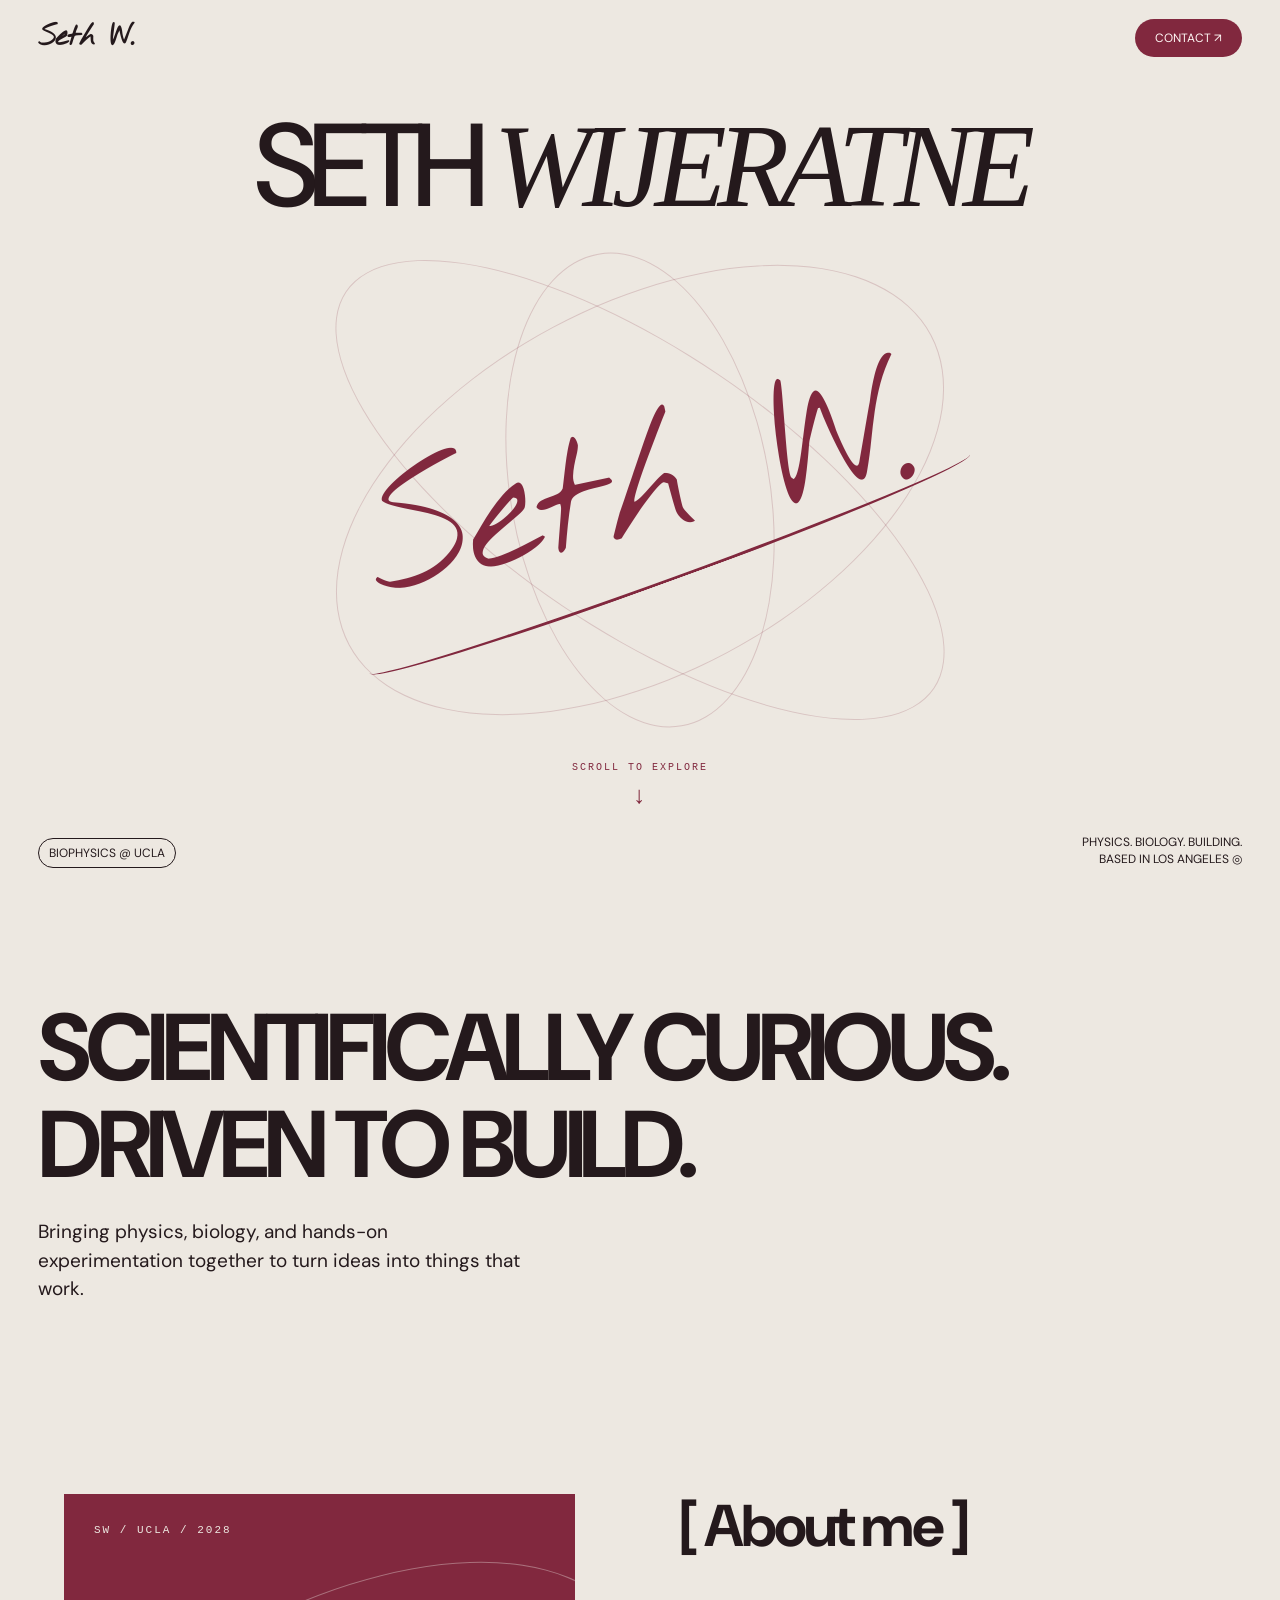
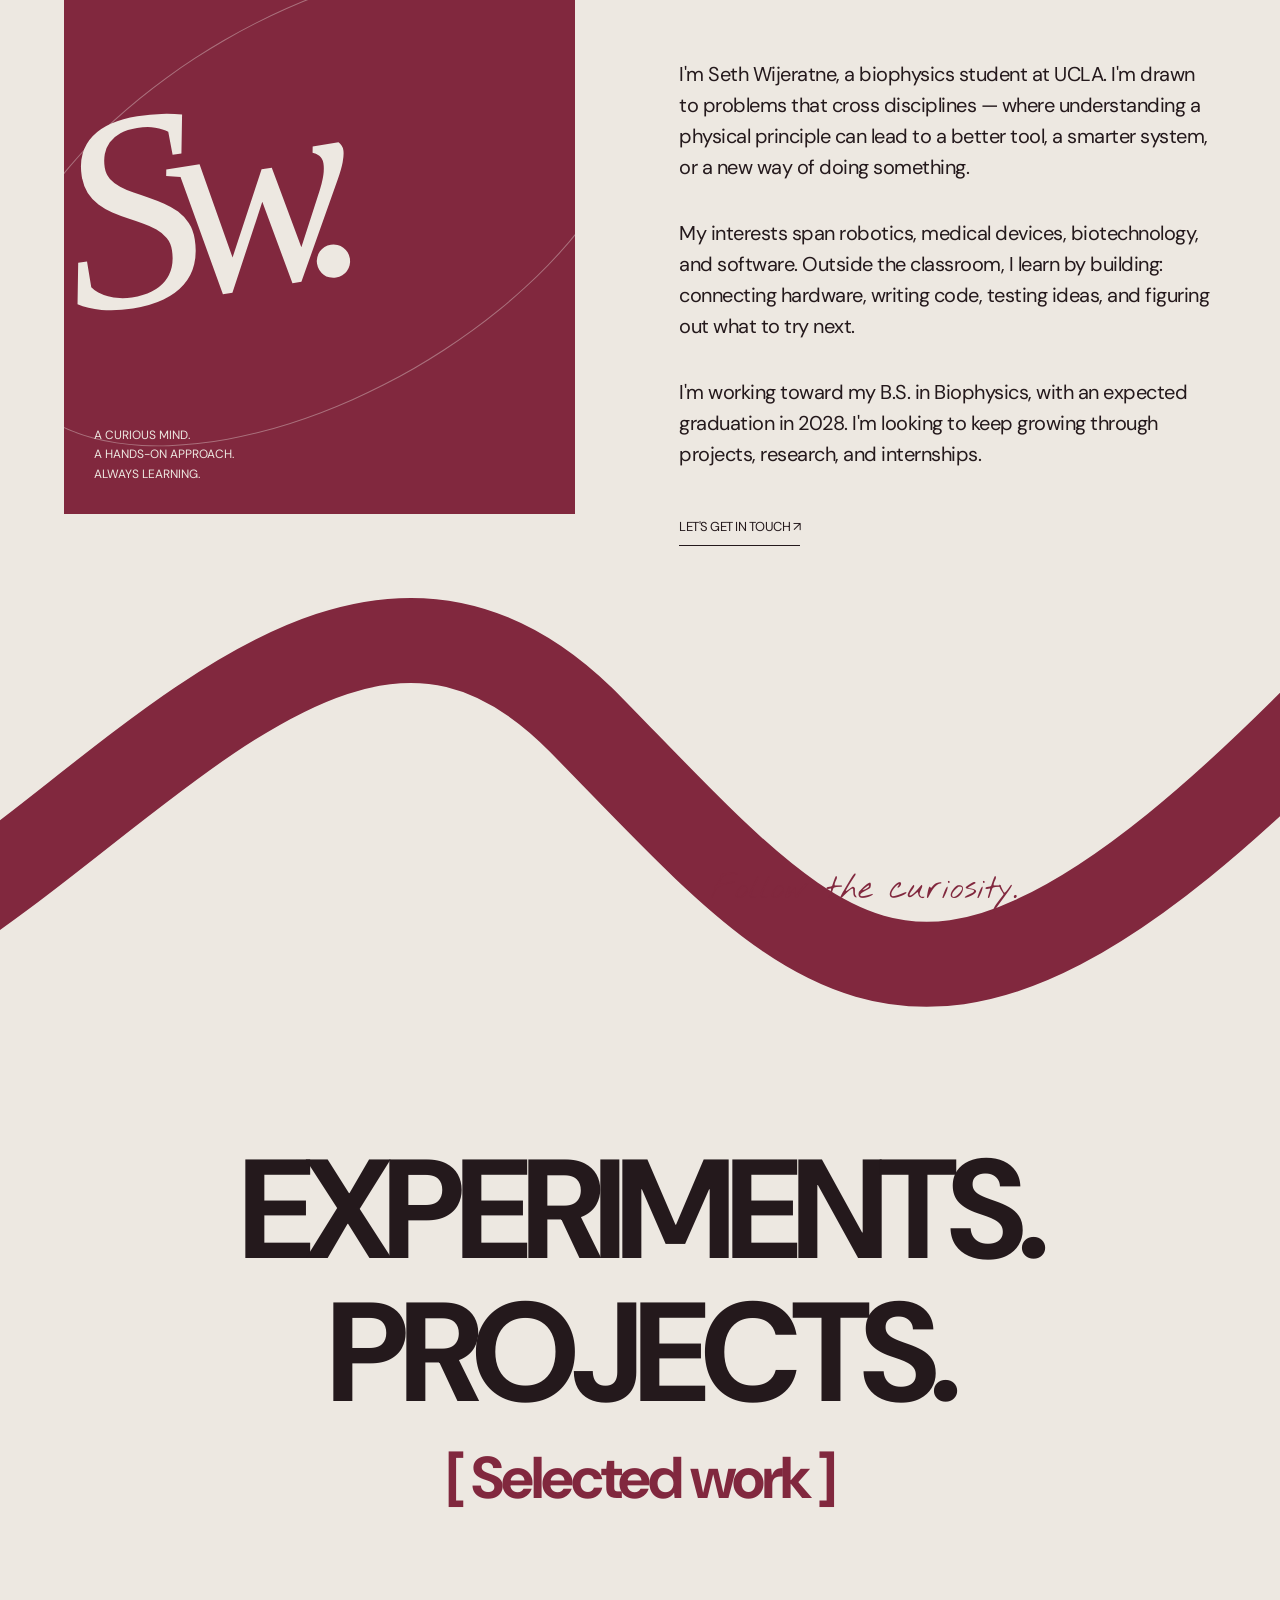
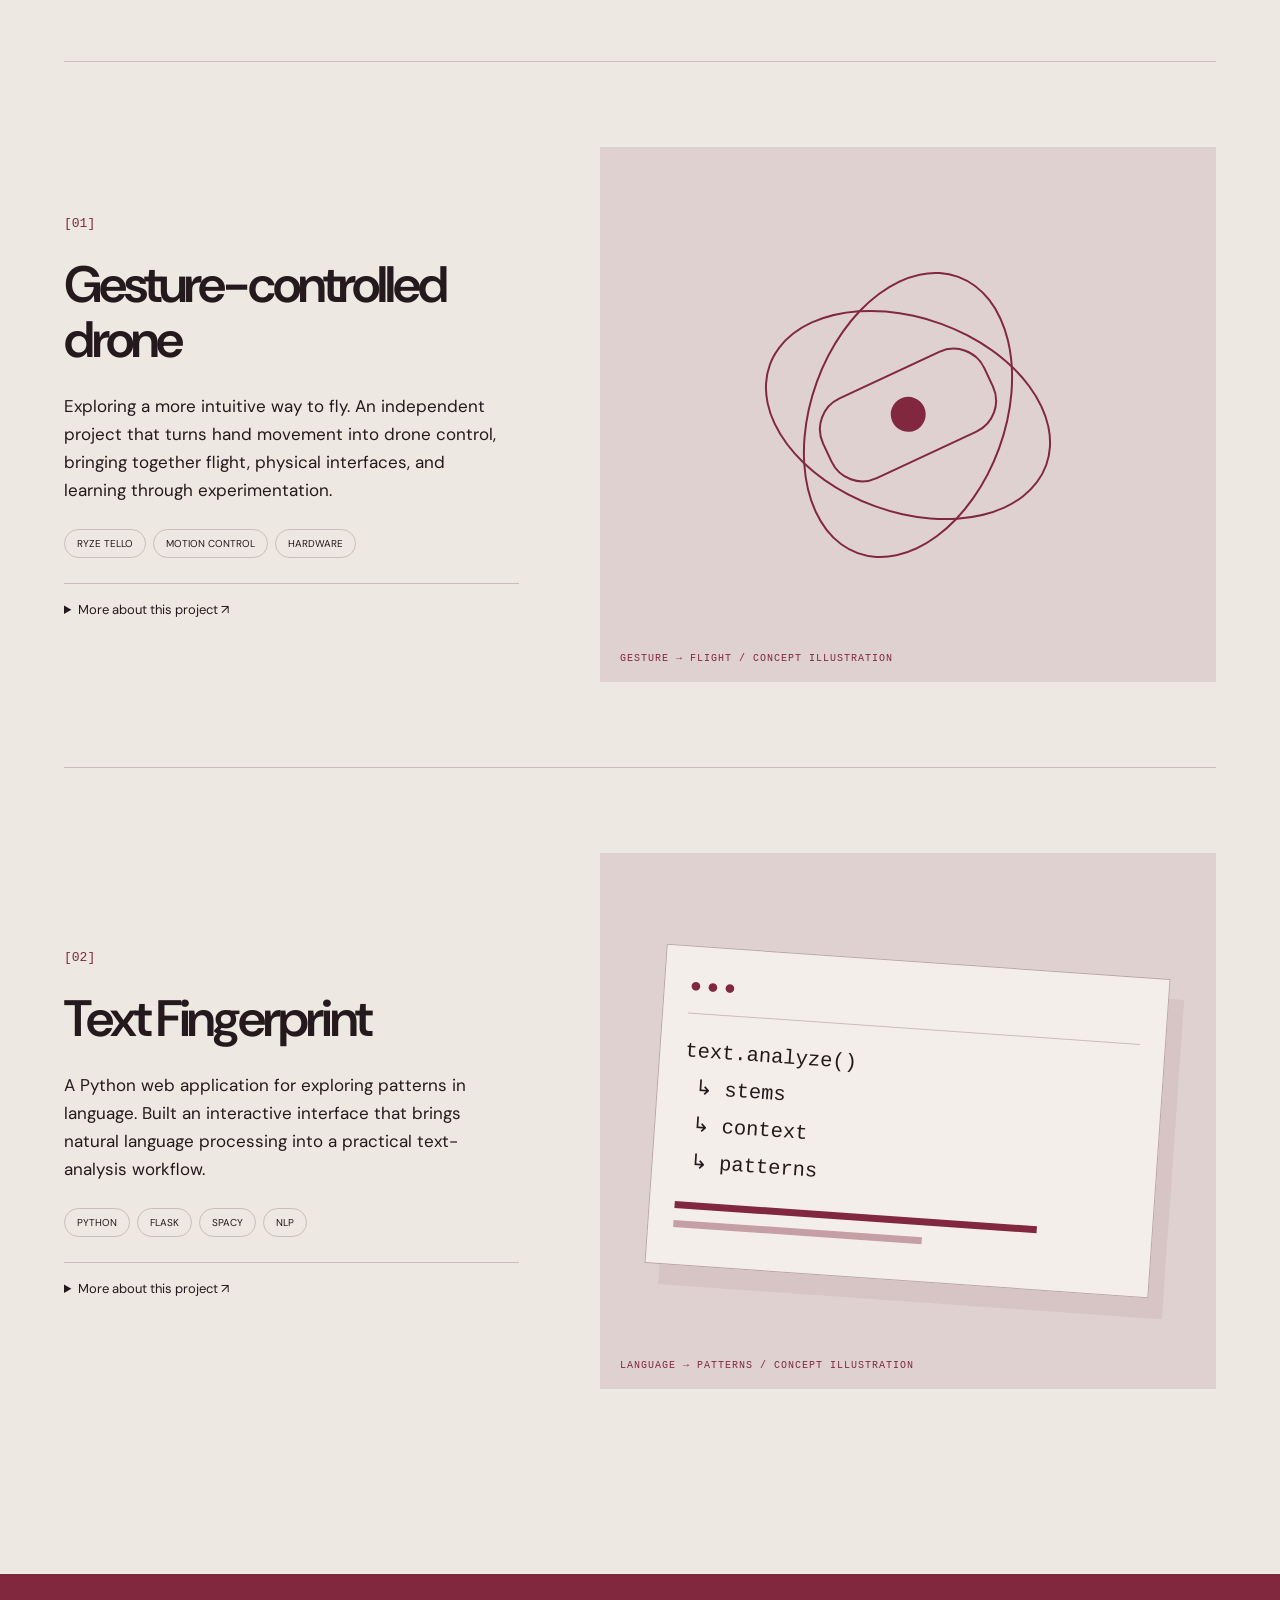
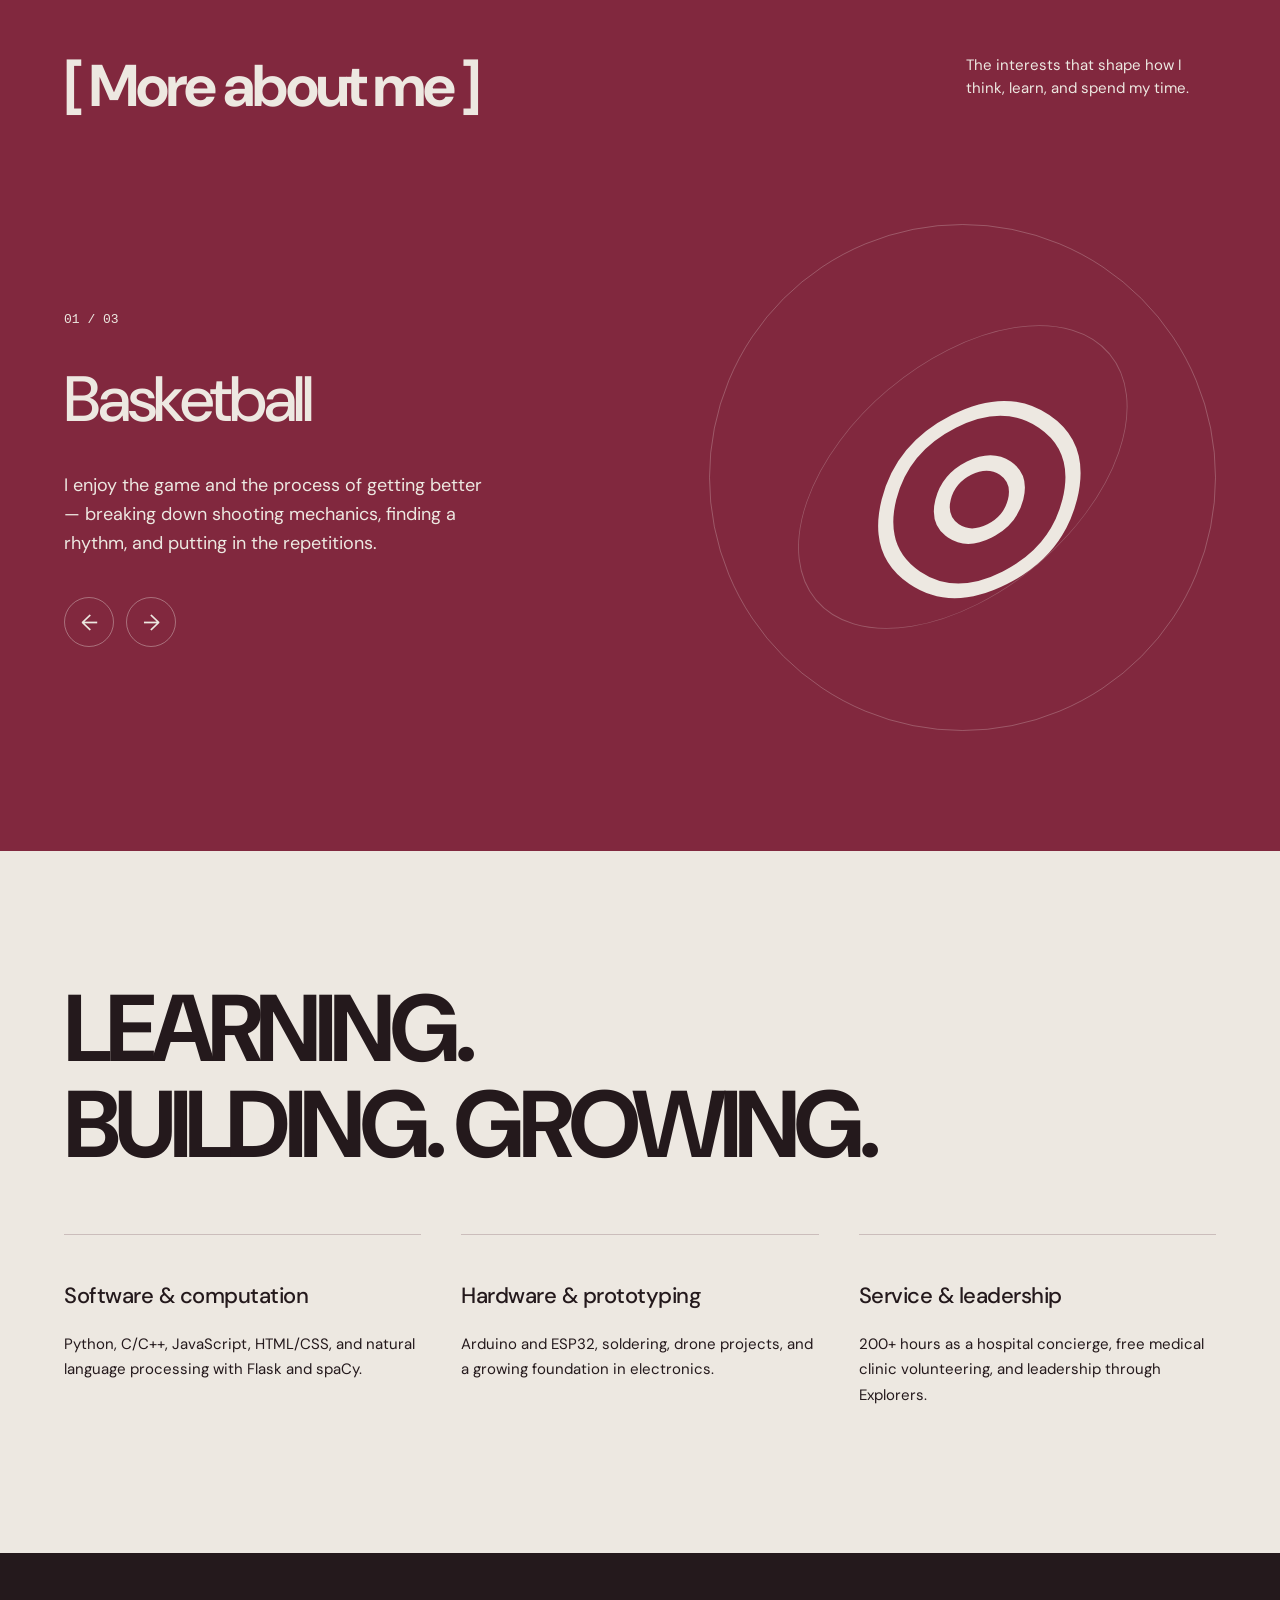
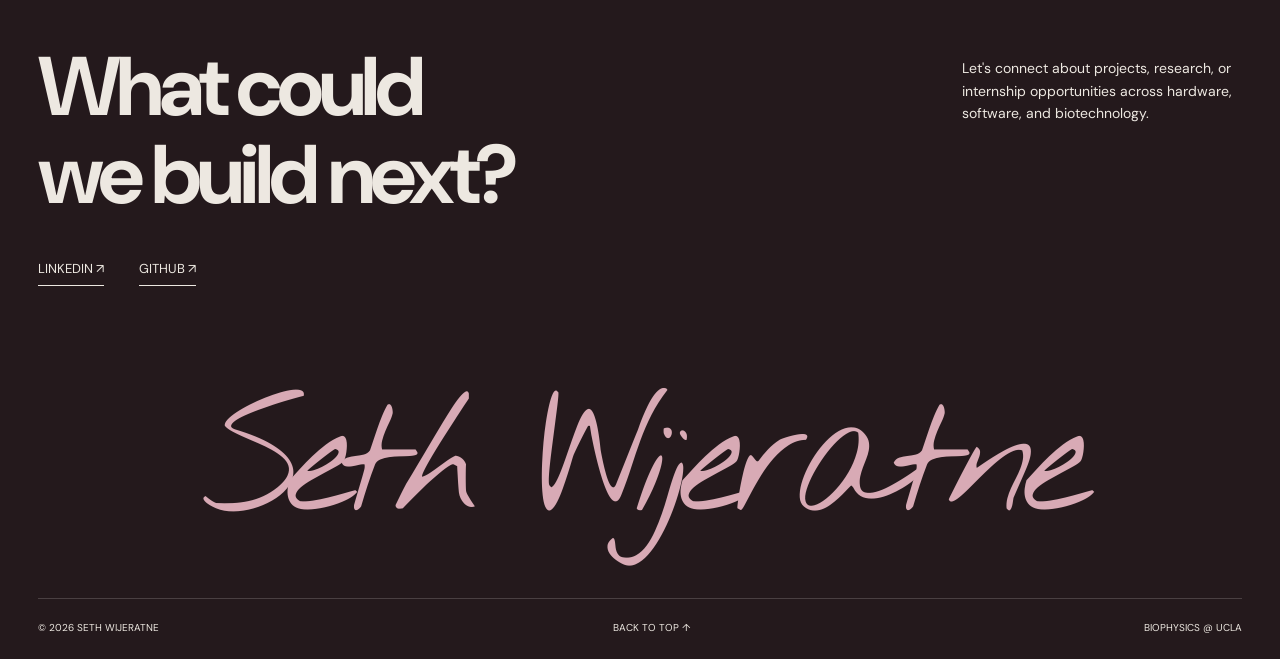
==== index.html @ 20f34a5c "Redesign portfolio with signature identity and scroll animations" ====
<!doctype html>
<html lang="en"><head><meta charset="utf-8"><meta name="viewport" content="width=device-width,initial-scale=1"><meta name="theme-color" content="#ede8e1"><meta name="description" content="Seth Wijeratne — UCLA Biophysics. Building across physics, biology, hardware and software."><title>Seth Wijeratne | Biophysics @ UCLA</title><style>
@import url('https://fonts.googleapis.com/css2?family=DM+Sans:wght@400;500;600;700&family=Nothing+You+Could+Do&display=swap');
:root{--bg:#ede8e1;--ink:#24191c;--accent:#81283e;--line:#cbbdbb;--soft:#dbcbd0}*{box-sizing:border-box}html{scroll-behavior:smooth;scroll-padding-top:90px}body{margin:0;background:var(--bg);color:var(--ink);font-family:'DM Sans',Arial,sans-serif;overflow-x:hidden}a{color:inherit;text-decoration:none}button{font:inherit;cursor:pointer}a:focus-visible,button:focus-visible,summary:focus-visible{outline:3px solid var(--accent);outline-offset:6px}::selection{background:var(--accent);color:var(--bg)}.skip{position:fixed;top:-100px;left:20px;z-index:100;background:var(--bg);padding:15px}.skip:focus{top:10px}nav{position:fixed;top:0;left:0;width:100%;padding:18px 3%;display:flex;justify-content:space-between;align-items:center;z-index:30;transition:background .4s}body.scrolled nav{background:#ede8e1ec;backdrop-filter:blur(12px)}.navmark{font-family:'Nothing You Could Do',cursive;font-size:29px;font-weight:600;opacity:0;transform:translateY(-15px);transition:.4s}body.scrolled .navmark{opacity:1;transform:none}.contact{background:var(--accent);color:#fff7f4;border-radius:30px;padding:11px 20px;text-transform:uppercase;font-size:12px}.hero{height:100svh;min-height:650px;position:relative;display:flex;flex-direction:column;align-items:center;justify-content:center;overflow:hidden;padding:80px 3%}.hero-name{position:absolute;top:12%;left:3%;right:3%;text-align:center;font-size:clamp(44px,9.2vw,160px);font-weight:500;letter-spacing:-.08em;line-height:1;z-index:2;transform:translateY(calc(var(--scroll,0) * -0.15px));font-stretch:expanded}.hero-name span{font-weight:400;font-style:italic;font-family:Georgia,serif}.signature-wrap{width:min(660px,80vw);height:370px;position:relative;display:grid;place-items:center;margin-top:80px;transform:translateY(calc(var(--scroll,0) * .12px))}.signature{font-family:'Nothing You Could Do','Brush Script MT',cursive;color:var(--accent);font-size:clamp(70px,13vw,190px);line-height:1;transform:rotate(-12deg);z-index:3;white-space:nowrap;position:relative}.signature:after{content:'';position:absolute;left:-5%;right:-10%;bottom:-12px;height:30px;border-bottom:3px solid var(--accent);border-radius:50%;transform:rotate(-8deg);animation:underline 1.6s ease both}.orbit{position:absolute;inset:0;border:1px solid #81283e30;border-radius:50%;transform:rotate(-28deg)}.orbit.two{inset:45px -25px;transform:rotate(34deg)}.orbit.three{inset:55px 90px;transform:rotate(80deg)}.hero-meta{position:absolute;bottom:32px;left:3%;right:3%;display:flex;justify-content:space-between;align-items:end;gap:25px;text-transform:uppercase;font-size:12px}.badge{border:1px solid;border-radius:30px;padding:6px 10px}.location{text-align:right;line-height:1.4}.scrollhint{position:absolute;bottom:90px;font:10px monospace;letter-spacing:2px;color:var(--accent)}.scrollhint span{display:block;text-align:center;font-size:24px;margin-top:10px;animation:bob 2s infinite}.intro{padding:100px 3% 130px}.big{font-size:clamp(45px,7.4vw,115px);font-weight:700;letter-spacing:-.065em;line-height:1.02;margin:0;text-transform:uppercase}.intro p{max-width:490px;font-size:19px;line-height:1.5;margin:25px 0 0}.about{padding:60px 5% 80px;display:grid;grid-template-columns:1fr 1.05fr;gap:9%;align-items:start}.sectiontitle{font-size:clamp(31px,4.6vw,70px);font-weight:700;letter-spacing:-.05em;margin:0 0 45px;line-height:1.1}.about .sectiontitle{grid-column:2}.about-art{grid-column:1;grid-row:1 / span 2;min-height:620px;background:var(--accent);position:relative;overflow:hidden;color:var(--bg);display:flex;flex-direction:column;justify-content:space-between;padding:30px}.about-art .serial{font:11px monospace;letter-spacing:2px}.about-art .monogram{font-size:clamp(120px,22vw,320px);letter-spacing:-.13em;line-height:1;font-family:Georgia,serif;font-style:italic;transform:rotate(-9deg) translateX(-8%)}.about-art .caption{font-size:12px;text-transform:uppercase;line-height:1.6;max-width:240px}.about-art:after{content:'';position:absolute;inset:120px -100px;border:1px solid #ede8e160;border-radius:50%;transform:rotate(-30deg)}.aboutcopy{grid-column:2;font-size:20px;line-height:1.55;letter-spacing:-.5px}.aboutcopy p{margin:0 0 35px}.underlink{display:inline-block;border-bottom:1px solid;padding-bottom:8px;text-transform:uppercase;font-size:13px;margin-top:12px}.ribbon{height:470px;position:relative;overflow:hidden;display:grid;place-items:center}.ribbon svg{position:absolute;width:120%;height:100%;left:-10%}.ribbon path{stroke:var(--accent);stroke-width:85;fill:none}.ribbon .note{position:relative;z-index:2;color:var(--accent);font-family:'Nothing You Could Do',cursive;font-size:33px;transform:rotate(-8deg);margin:120px 0 0 35%}.workintro{padding:75px 3% 150px;text-align:center}.workintro .small{font-size:clamp(30px,5vw,65px)}.workintro .big{font-size:clamp(65px,11vw,160px)}.accent{color:var(--accent)}.workintro .sectiontitle{margin:20px 0 0}.projects{padding:0 5% 100px}.project{display:grid;grid-template-columns:.85fr 1.15fr;gap:7%;padding:85px 0;border-top:1px solid var(--line);align-items:center}.project .number{font:13px monospace;color:var(--accent)}.project h3{font-size:clamp(31px,4vw,59px);font-weight:600;letter-spacing:-.06em;line-height:1.08;margin:25px 0}.project p{font-size:17px;line-height:1.65;max-width:440px}.tags{display:flex;flex-wrap:wrap;gap:7px;margin:25px 0}.tags span{border:1px solid var(--line);border-radius:20px;padding:7px 12px;font-size:10px;text-transform:uppercase}.project details{border-top:1px solid var(--line);padding-top:17px}.project summary{font-size:13px;cursor:pointer}.project details p{font-size:14px}.visual{aspect-ratio:1.15;display:grid;place-items:center;background:#ded1d0;position:relative;overflow:hidden}.visual-label{position:absolute;bottom:18px;left:20px;font:10px monospace;color:var(--accent);letter-spacing:1px}.drone{width:180px;height:90px;border:2px solid var(--accent);border-radius:35px;position:relative;transform:rotate(-25deg);transition:transform .8s}.visual:hover .drone{transform:rotate(-8deg) translateY(-15px)}.drone:before,.drone:after{content:'';position:absolute;inset:-55px -60px;border:2px solid var(--accent);border-radius:50%;transform:rotate(45deg)}.drone:after{transform:rotate(-45deg)}.drone i{display:block;width:35px;height:35px;background:var(--accent);border-radius:50%;margin:25px auto}.codewindow{width:82%;padding:25px;border:1px solid #bba5ac;background:#f3eee9;box-shadow:15px 20px 0 #81283e12;transform:rotate(4deg)}.dots{color:var(--accent);font-size:20px;letter-spacing:5px;border-bottom:1px solid var(--line);padding-bottom:15px}.codewindow pre{font:clamp(12px,1.6vw,24px)/1.8 monospace;white-space:pre-wrap}.codewindow .bar{height:7px;background:var(--accent);margin:12px 0;width:80%}.codewindow .bar:last-child{width:55%;opacity:.4}.interests{padding:80px 5% 120px;background:var(--accent);color:var(--bg)}.interesthead{display:flex;justify-content:space-between;gap:30px;align-items:start}.interesthead p{max-width:250px;line-height:1.5;margin:0;font-size:15px}.interestbody{display:grid;grid-template-columns:1fr 1fr;gap:12%;margin-top:60px;align-items:center}.interestcount{font:13px monospace}.interestbody h3{font-size:clamp(38px,5vw,75px);letter-spacing:-.05em;font-weight:500;margin:30px 0}.interestbody p{font-size:18px;line-height:1.6;max-width:430px}.arrows{display:flex;gap:12px;margin-top:40px}.arrows button{background:none;color:inherit;border:1px solid #ede8e160;border-radius:50%;width:50px;height:50px;font-size:22px}.arrows button:hover{background:var(--bg);color:var(--accent)}.interest-art{aspect-ratio:1;display:grid;place-items:center;border:1px solid #ede8e140;border-radius:50%;position:relative}.interest-art span{font-family:Georgia,serif;font-size:clamp(100px,20vw,260px);font-style:italic;transition:opacity .25s,transform .4s}.interest-art:after{content:'';position:absolute;inset:12%;border:1px solid #ede8e140;border-radius:50%;transform:rotate(50deg) scaleX(.6)}.foundations{padding:130px 5%}.foundations .big{max-width:1000px}.skills{margin-top:60px;display:grid;grid-template-columns:repeat(3,1fr);gap:40px}.skills article{border-top:1px solid var(--line);padding-top:24px}.skills h3{font-weight:500;font-size:22px;letter-spacing:-.5px}.skills p{font-size:15px;line-height:1.7}.footer{padding:90px 3% 25px;background:#24191c;color:var(--bg);overflow:hidden}.footer-top{display:flex;justify-content:space-between;gap:40px}.footer h2{font-size:clamp(43px,6.5vw,100px);letter-spacing:-.06em;line-height:1.05;margin:0 0 30px}.footer-links{display:flex;gap:35px;font-size:13px}.footer p{max-width:280px;line-height:1.6;font-size:14px}.footer-sign{font-family:'Nothing You Could Do',cursive;font-size:clamp(50px,12.4vw,190px);white-space:nowrap;letter-spacing:-.08em;line-height:1.4;margin:70px 0 20px;text-align:center;color:#d8aab5;transform:rotate(-4deg)}.footer-bottom{border-top:1px solid #ede8e130;padding-top:22px;display:flex;justify-content:space-between;font-size:10px;text-transform:uppercase}.progress{position:fixed;top:0;left:0;width:0;height:3px;background:var(--accent);z-index:50}.reveal{transition:opacity .9s,transform .9s,filter .9s}.js .reveal{opacity:0;transform:translateY(45px);filter:blur(8px)}.js .reveal.seen{opacity:1;transform:none;filter:none}.words .word{display:inline-block;transition:opacity .7s,transform .7s,filter .7s;transition-delay:calc(var(--i)*65ms)}.js .words .word{opacity:.1;filter:blur(9px);transform:translateY(20px)}.js .words.seen .word{opacity:1;filter:none;transform:none}@keyframes bob{50%{transform:translateY(8px)}}@keyframes underline{from{clip-path:inset(0 100% 0 0)}to{clip-path:inset(0)}}@media(min-width:1500px){.about,.projects,.foundations,.interests{padding-left:8%;padding-right:8%}}@media(max-width:700px){nav{padding:16px 5%}.navmark{font-size:23px}.contact{font-size:10px;padding:10px 15px}.hero{min-height:620px}.hero-name{top:19%;font-size:10vw;left:4%;right:4%}.hero-name span{display:block;font-size:17vw}.signature-wrap{height:260px;margin-top:100px;width:78vw}.signature{font-size:15vw}.hero-meta{font-size:9px;left:5%;right:5%;bottom:25px}.location{max-width:120px}.orbit.two{inset:40px -10px}.orbit.three{inset:30px 60px}.scrollhint{bottom:85px}.intro{padding:80px 5%}.big{font-size:12vw}.intro p{font-size:17px;max-width:330px}.about{padding:50px 5%;grid-template-columns:1fr;gap:30px}.about .sectiontitle{grid-column:1;grid-row:1;margin-bottom:0}.about-art{grid-row:2;min-height:390px}.about-art .monogram{font-size:220px;align-self:center}.aboutcopy{grid-column:1;font-size:18px}.sectiontitle{font-size:38px}.ribbon{height:300px}.ribbon path{stroke-width:50}.ribbon .note{font-size:22px;margin-left:10%}.workintro{padding:50px 5% 75px}.workintro .big{font-size:14vw}.workintro .small{font-size:9vw}.project{grid-template-columns:1fr;gap:35px;padding:50px 0}.project h3{font-size:39px}.project p{font-size:16px}.visual{grid-row:1}.projects{padding-bottom:50px}.interesthead{display:block}.interesthead .sectiontitle{margin-bottom:25px}.interestbody{grid-template-columns:1fr;gap:35px;margin-top:40px}.interest-art{grid-row:1;width:70%;margin:auto}.interest-art span{font-size:140px}.interests{padding:60px 5%}.interestbody h3{font-size:43px}.interestbody p{font-size:16px}.foundations{padding:75px 5%}.skills{grid-template-columns:1fr;gap:20px;margin-top:40px}.footer{padding:65px 5% 25px}.footer-top{display:block}.footer h2{font-size:14vw}.footer p{margin-top:30px}.footer-sign{font-size:12vw;margin:55px 0 30px}.footer-bottom{font-size:8px;gap:20px}}@media(prefers-reduced-motion:reduce){html{scroll-behavior:auto}*,*:before,*:after{animation:none!important;transition:none!important}.js .reveal,.js .words .word{opacity:1;filter:none;transform:none}.hero-name,.signature-wrap{transform:none}}
</style></head><body><a href="#main" class="skip">Skip to content</a><div class="progress" aria-hidden="true"></div><nav aria-label="Main navigation"><a class="navmark" href="#" aria-label="Seth Wijeratne home">Seth W.</a><a class="contact" href="#contact">Contact ↗</a></nav><main id="main"><header class="hero"><div class="hero-name" aria-label="Seth Wijeratne">SETH <span>WIJERATNE</span></div><div class="signature-wrap" aria-label="Seth W. signature-style wordmark"><div class="orbit"></div><div class="orbit two"></div><div class="orbit three"></div><div class="signature">Seth W.</div></div><a class="scrollhint" href="#intro">SCROLL TO EXPLORE<span>↓</span></a><div class="hero-meta"><span class="badge">Biophysics @ UCLA</span><span class="location">Physics. Biology. Building.<br>Based in Los Angeles ◎</span></div></header><section class="intro" id="intro"><h1 class="big words">Scientifically curious.<br>Driven to build.</h1><p class="reveal">Bringing physics, biology, and hands-on experimentation together to turn ideas into things that work.</p></section><section class="about" id="about"><h2 class="sectiontitle reveal">[ About me ]</h2><div class="about-art reveal" role="img" aria-label="Seth Wijeratne typographic monogram"><span class="serial">SW / UCLA / 2028</span><span class="monogram">Sw.</span><span class="caption">A curious mind.<br>A hands-on approach.<br>Always learning.</span></div><div class="aboutcopy"><p class="reveal">I'm Seth Wijeratne, a biophysics student at UCLA. I'm drawn to problems that cross disciplines — where understanding a physical principle can lead to a better tool, a smarter system, or a new way of doing something.</p><p class="reveal">My interests span robotics, medical devices, biotechnology, and software. Outside the classroom, I learn by building: connecting hardware, writing code, testing ideas, and figuring out what to try next.</p><p class="reveal">I'm working toward my B.S. in Biophysics, with an expected graduation in 2028. I'm looking to keep growing through projects, research, and internships.</p><a class="underlink reveal" href="https://www.linkedin.com/in/seth-wijeratne-663b312ba/" target="_blank" rel="noopener noreferrer">Let's get in touch ↗</a></div></section><div class="ribbon" aria-hidden="true"><svg viewBox="0 0 1400 470" preserveAspectRatio="none"><path d="M-100 400 C160 360 400 -150 650 130 S980 560 1490 -80"/></svg><span class="note reveal">Follow the curiosity.</span></div><section class="workintro" id="work"><p class="big small words">Experiments.</p><p class="big words">Projects.</p><h2 class="sectiontitle accent reveal">[ Selected work ]</h2></section><section class="projects" aria-label="Selected projects"><article class="project"><div class="reveal"><span class="number">[01]</span><h3>Gesture-controlled<br>drone</h3><p>Exploring a more intuitive way to fly. An independent project that turns hand movement into drone control, bringing together flight, physical interfaces, and learning through experimentation.</p><div class="tags"><span>Ryze Tello</span><span>Motion control</span><span>Hardware</span></div><details><summary>More about this project ↗</summary><p>Completed a gesture-control project built around a Ryze Tello. This work grew from an interest in controlling physical systems through natural movement.</p></details></div><div class="visual reveal" role="img" aria-label="Concept illustration of a drone"><div class="drone"><i></i></div><span class="visual-label">GESTURE → FLIGHT / CONCEPT ILLUSTRATION</span></div></article><article class="project"><div class="reveal"><span class="number">[02]</span><h3>Text Fingerprint</h3><p>A Python web application for exploring patterns in language. Built an interactive interface that brings natural language processing into a practical text-analysis workflow.</p><div class="tags"><span>Python</span><span>Flask</span><span>spaCy</span><span>NLP</span></div><details><summary>More about this project ↗</summary><p>Created modules for stemming, analysis, mismatches, and context, and integrated spaCy's English-language model into the Flask application.</p></details></div><div class="visual reveal" role="img" aria-label="Illustration of the Text Fingerprint analysis workflow"><div class="codewindow"><div class="dots">●●●</div><pre>text.analyze()<br> ↳ stems<br> ↳ context<br> ↳ patterns</pre><div class="bar"></div><div class="bar"></div></div><span class="visual-label">LANGUAGE → PATTERNS / CONCEPT ILLUSTRATION</span></div></article></section><section class="interests" id="interests"><div class="interesthead"><h2 class="sectiontitle reveal">[ More about me ]</h2><p class="reveal">The interests that shape how I think, learn, and spend my time.</p></div><div class="interestbody"><div><span class="interestcount" id="interestcount">01 / 03</span><div aria-live="polite" aria-atomic="true"><h3 id="interesttitle">Basketball</h3><p id="interesttext">I enjoy the game and the process of getting better — breaking down shooting mechanics, finding a rhythm, and putting in the repetitions.</p></div><div class="arrows"><button id="previous" aria-label="Previous interest">←</button><button id="next" aria-label="Next interest">→</button></div></div><div class="interest-art" aria-hidden="true"><span id="interesticon">◎</span></div></div></section><section class="foundations"><h2 class="big words">Learning.<br>Building. Growing.</h2><div class="skills"><article class="reveal"><h3>Software & computation</h3><p>Python, C/C++, JavaScript, HTML/CSS, and natural language processing with Flask and spaCy.</p></article><article class="reveal"><h3>Hardware & prototyping</h3><p>Arduino and ESP32, soldering, drone projects, and a growing foundation in electronics.</p></article><article class="reveal"><h3>Service & leadership</h3><p>200+ hours as a hospital concierge, free medical clinic volunteering, and leadership through Explorers.</p></article></div></section></main><footer class="footer" id="contact"><div class="footer-top"><div><h2 class="words">What could<br>we build next?</h2><div class="footer-links"><a class="underlink" href="https://www.linkedin.com/in/seth-wijeratne-663b312ba/" target="_blank" rel="noopener noreferrer">LinkedIn ↗</a><a class="underlink" href="https://github.com/sethwijeratne62" target="_blank" rel="noopener noreferrer">GitHub ↗</a></div></div><p>Let's connect about projects, research, or internship opportunities across hardware, software, and biotechnology.</p></div><div class="footer-sign reveal">Seth Wijeratne</div><div class="footer-bottom"><span>© 2026 Seth Wijeratne</span><a href="#">Back to top ↑</a><span>Biophysics @ UCLA</span></div></footer><script>
(function(){document.documentElement.classList.add('js');document.querySelectorAll('.words').forEach(function(el){var index=0;Array.from(el.childNodes).forEach(function(node){if(node.nodeType===3){var frag=document.createDocumentFragment();node.textContent.split(/( +)/).forEach(function(part){if(part.trim()){var span=document.createElement('span');span.className='word';span.style.setProperty('--i',index++);span.textContent=part;frag.appendChild(span)}else{frag.appendChild(document.createTextNode(part))}});node.replaceWith(frag)}})});var observer=new IntersectionObserver(function(entries){entries.forEach(function(entry){if(entry.isIntersecting){entry.target.classList.add('seen');observer.unobserve(entry.target)}})},{threshold:.12});document.querySelectorAll('.reveal,.words').forEach(function(el){observer.observe(el)});var pending=false;function update(){var y=window.scrollY;document.body.classList.toggle('scrolled',y>160);document.documentElement.style.setProperty('--scroll',Math.min(y,900));var max=document.documentElement.scrollHeight-innerHeight;document.querySelector('.progress').style.width=(max>0?y/max*100:0)+'%';pending=false}window.addEventListener('scroll',function(){if(!pending){requestAnimationFrame(update);pending=true}},{passive:true});update();var slides=[['Basketball','I enjoy the game and the process of getting better — breaking down shooting mechanics, finding a rhythm, and putting in the repetitions.','◎'],['Building things','From a gesture-controlled drone to small electronics experiments, I like turning an idea into something I can hold, test, and improve.','↗'],['Across disciplines','Physics, biology, robotics, AI, and medical devices. I enjoy following the connections between fields and learning what happens at their intersections.','✳']];var current=0;function show(change){current=(current+change+slides.length)%slides.length;document.getElementById('interestcount').textContent='0'+(current+1)+' / 03';document.getElementById('interesttitle').textContent=slides[current][0];document.getElementById('interesttext').textContent=slides[current][1];document.getElementById('interesticon').textContent=slides[current][2]}document.getElementById('previous').addEventListener('click',function(){show(-1)});document.getElementById('next').addEventListener('click',function(){show(1)})})();
</script></body></html>
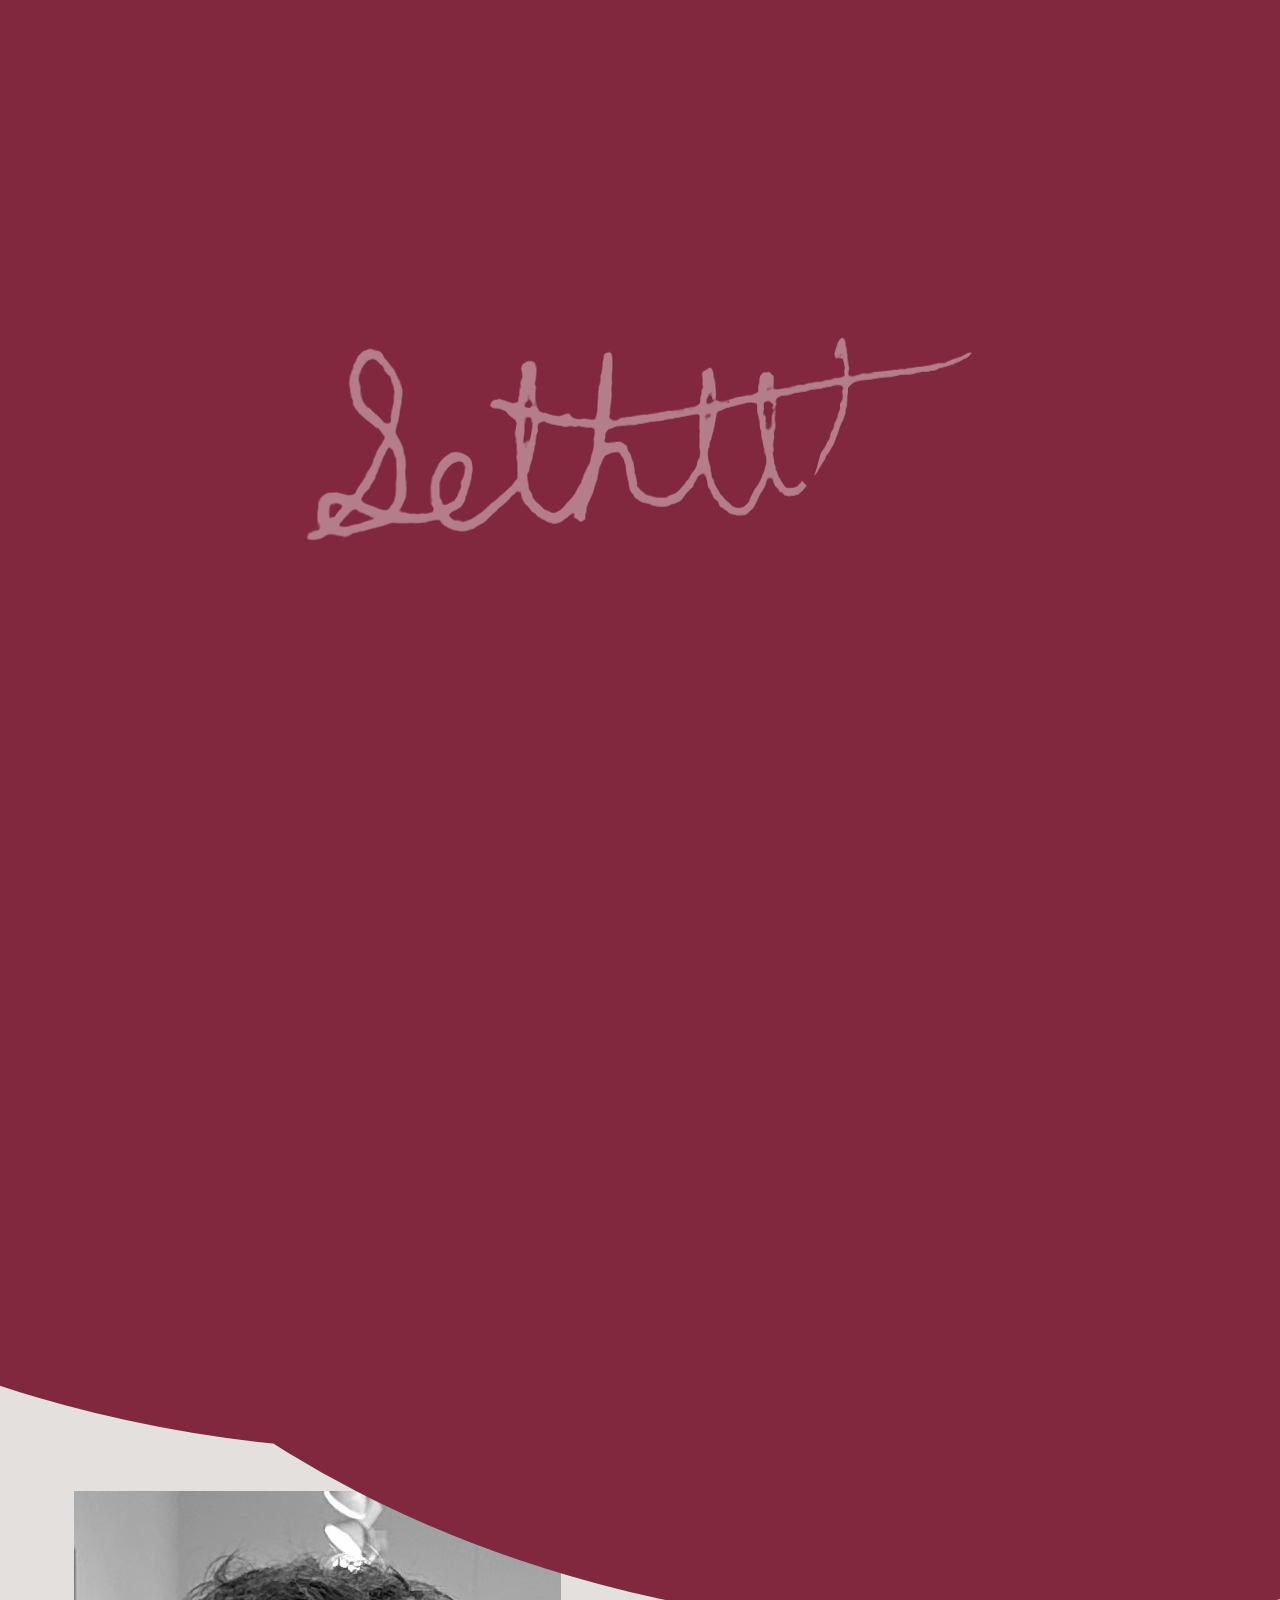
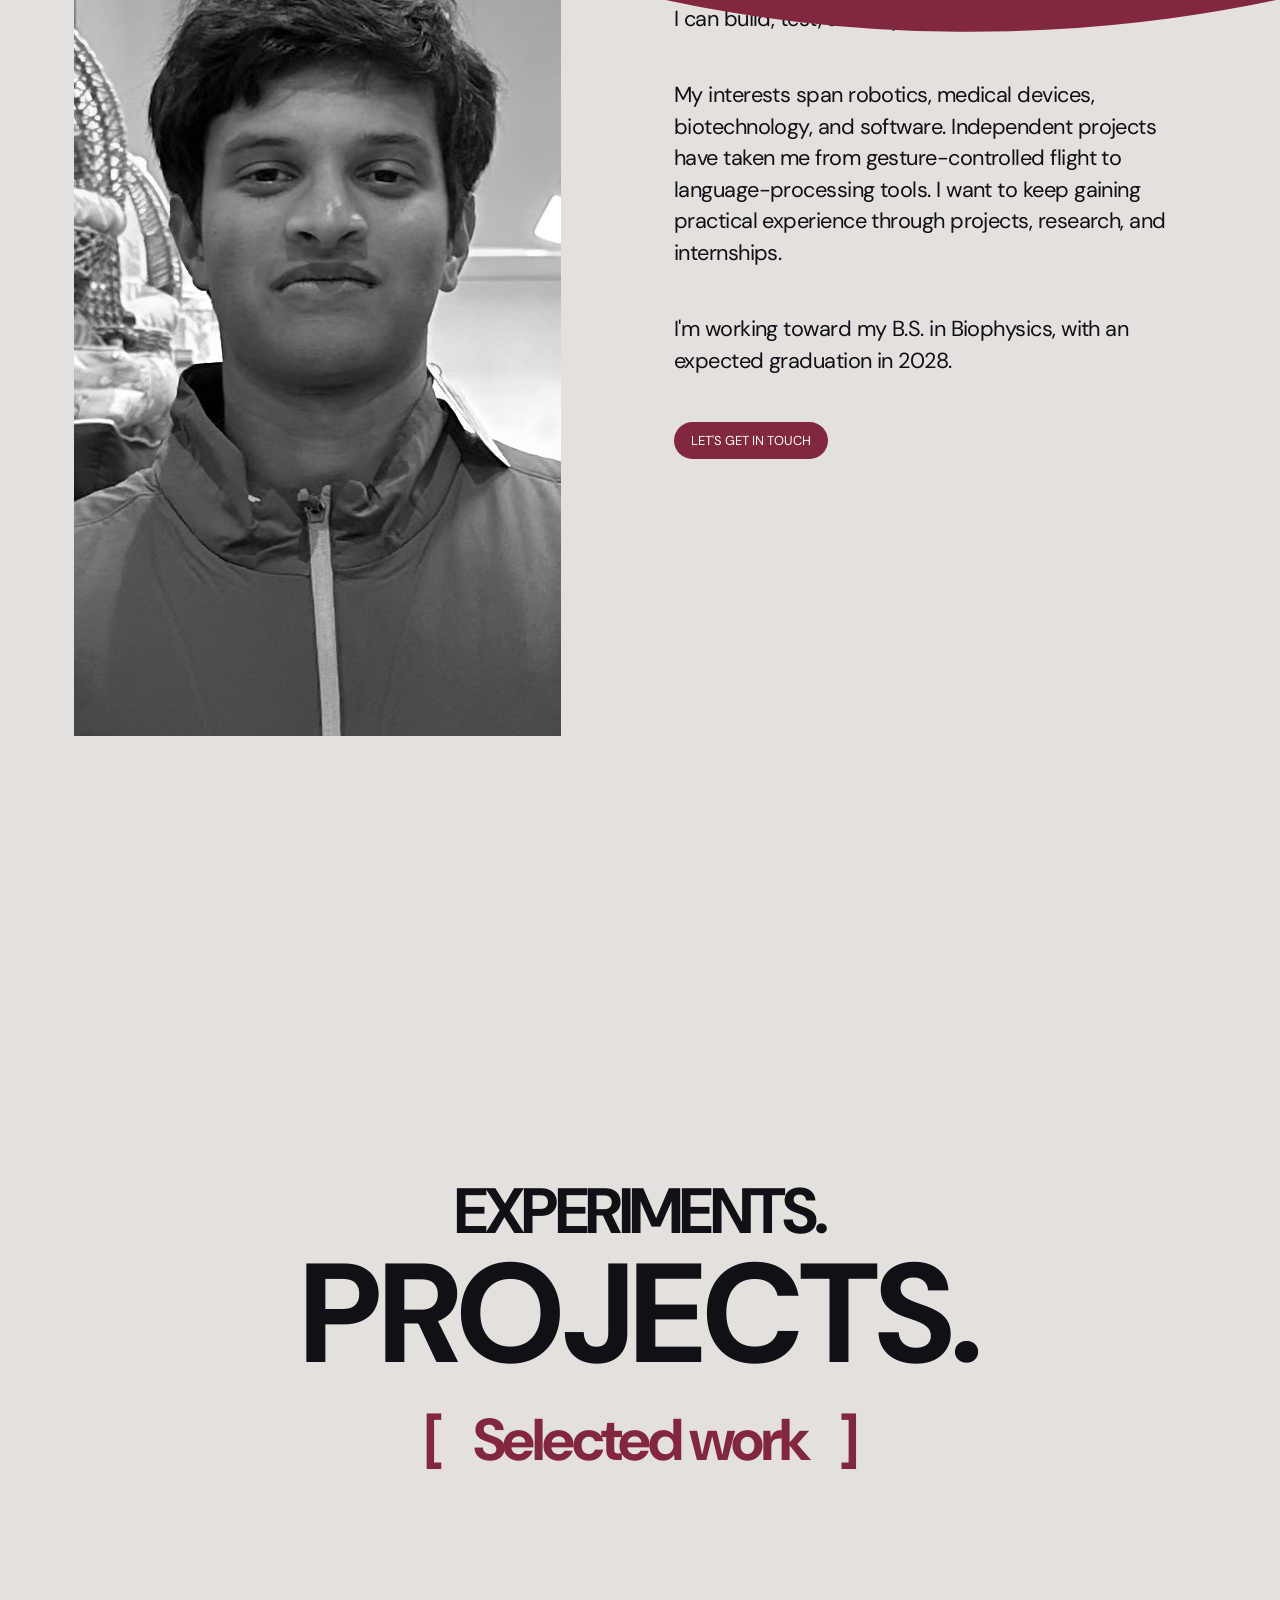
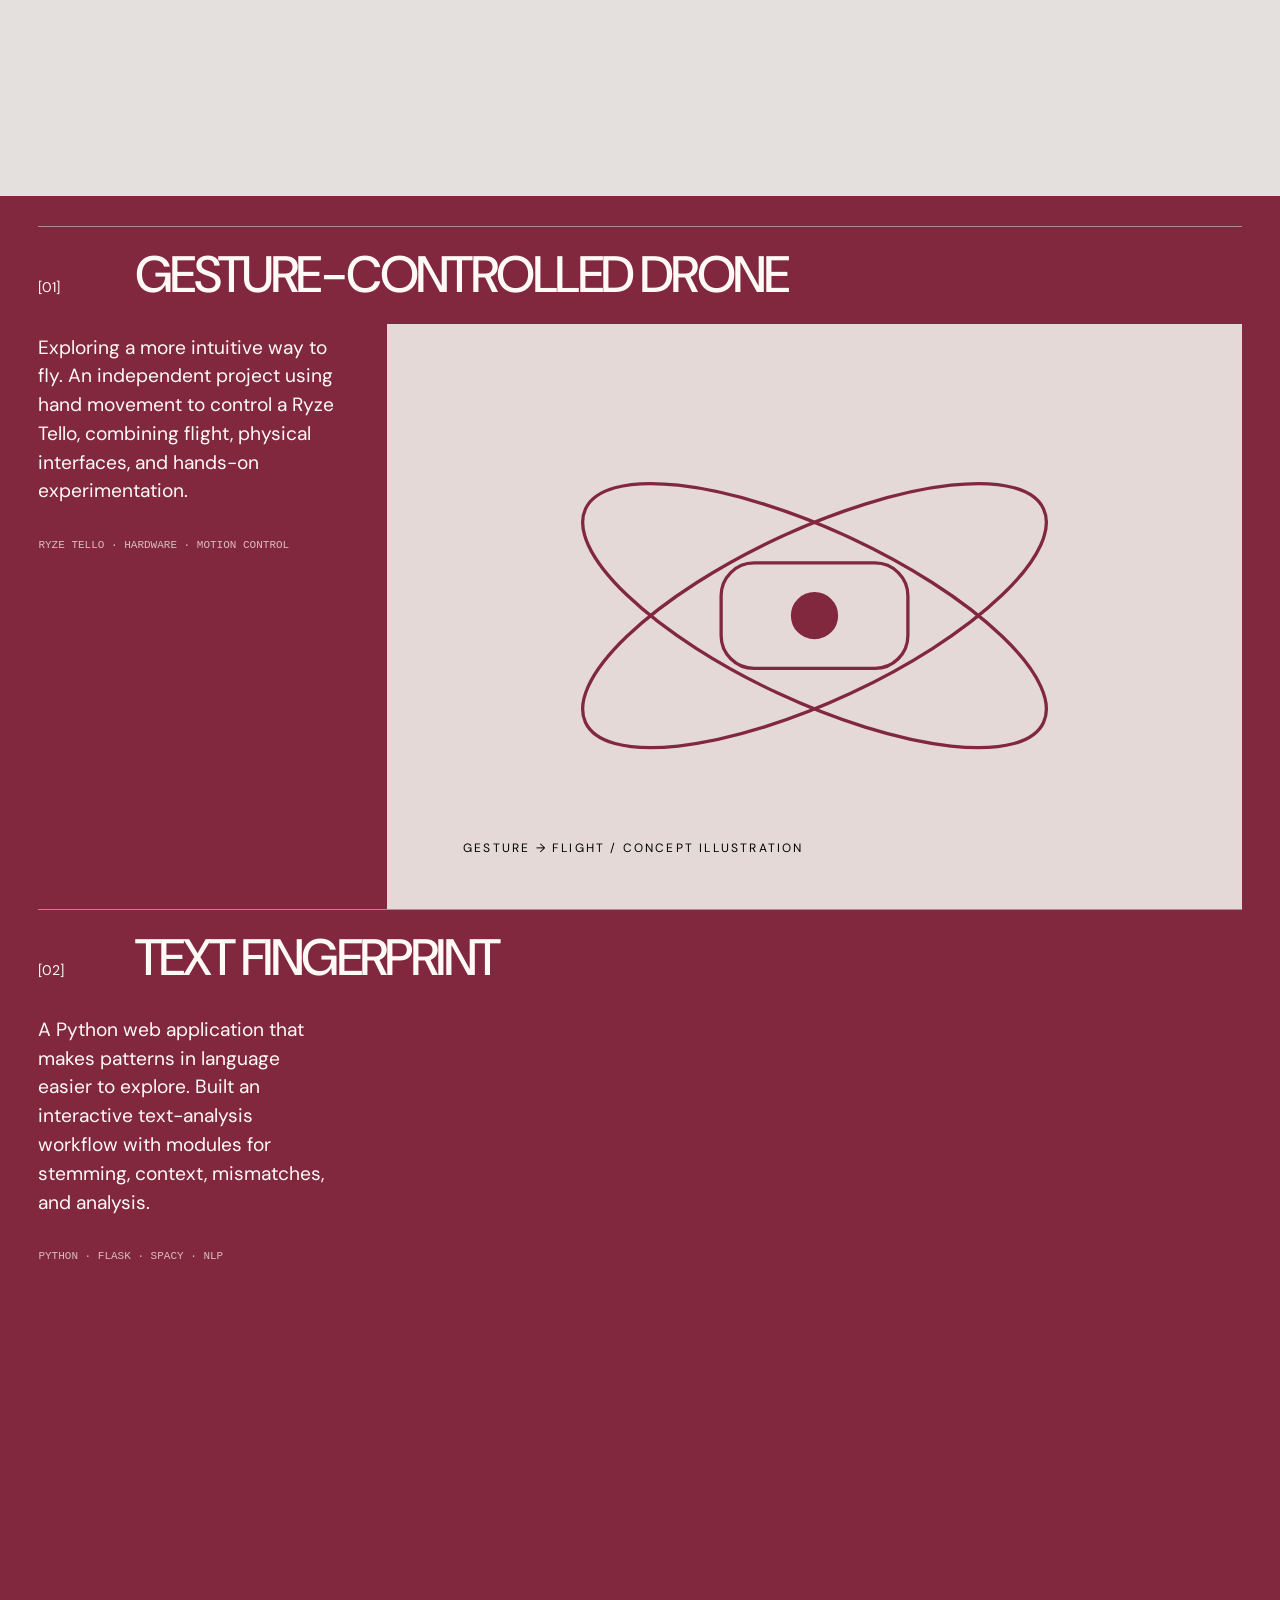
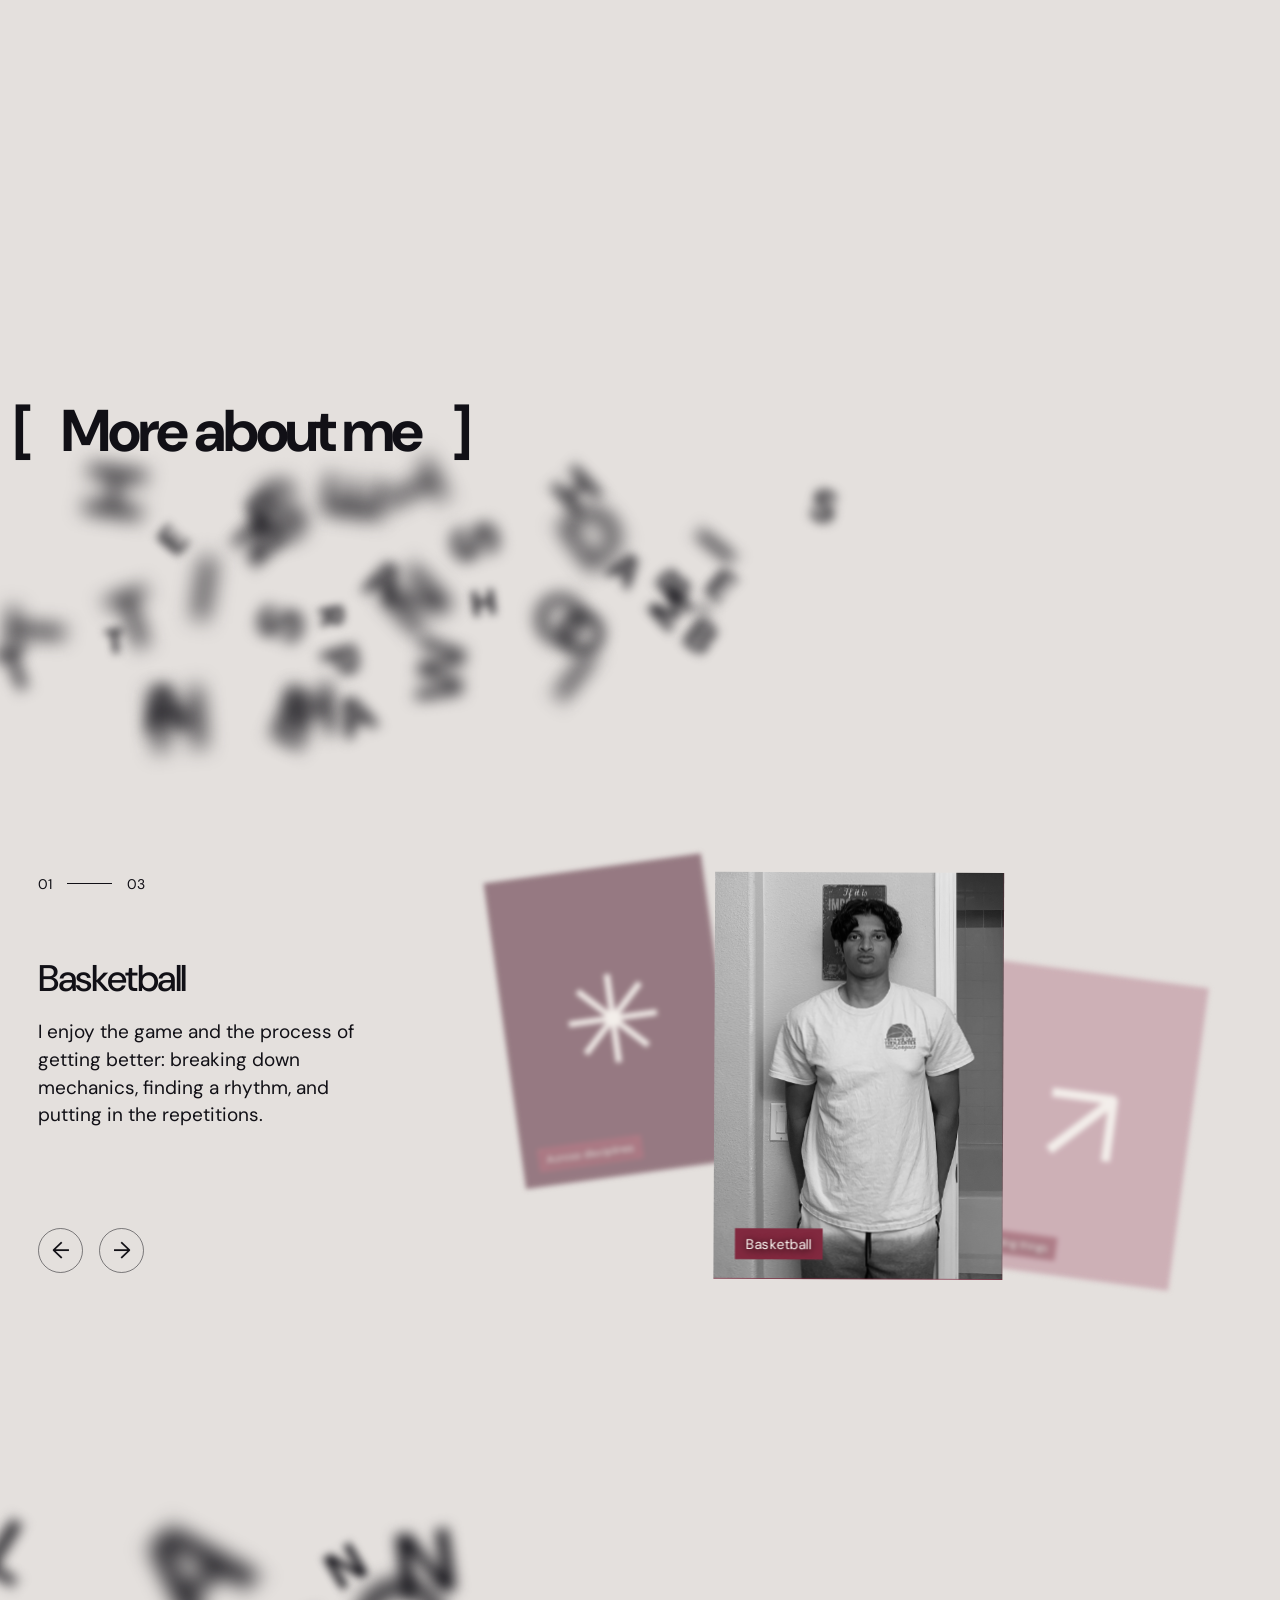
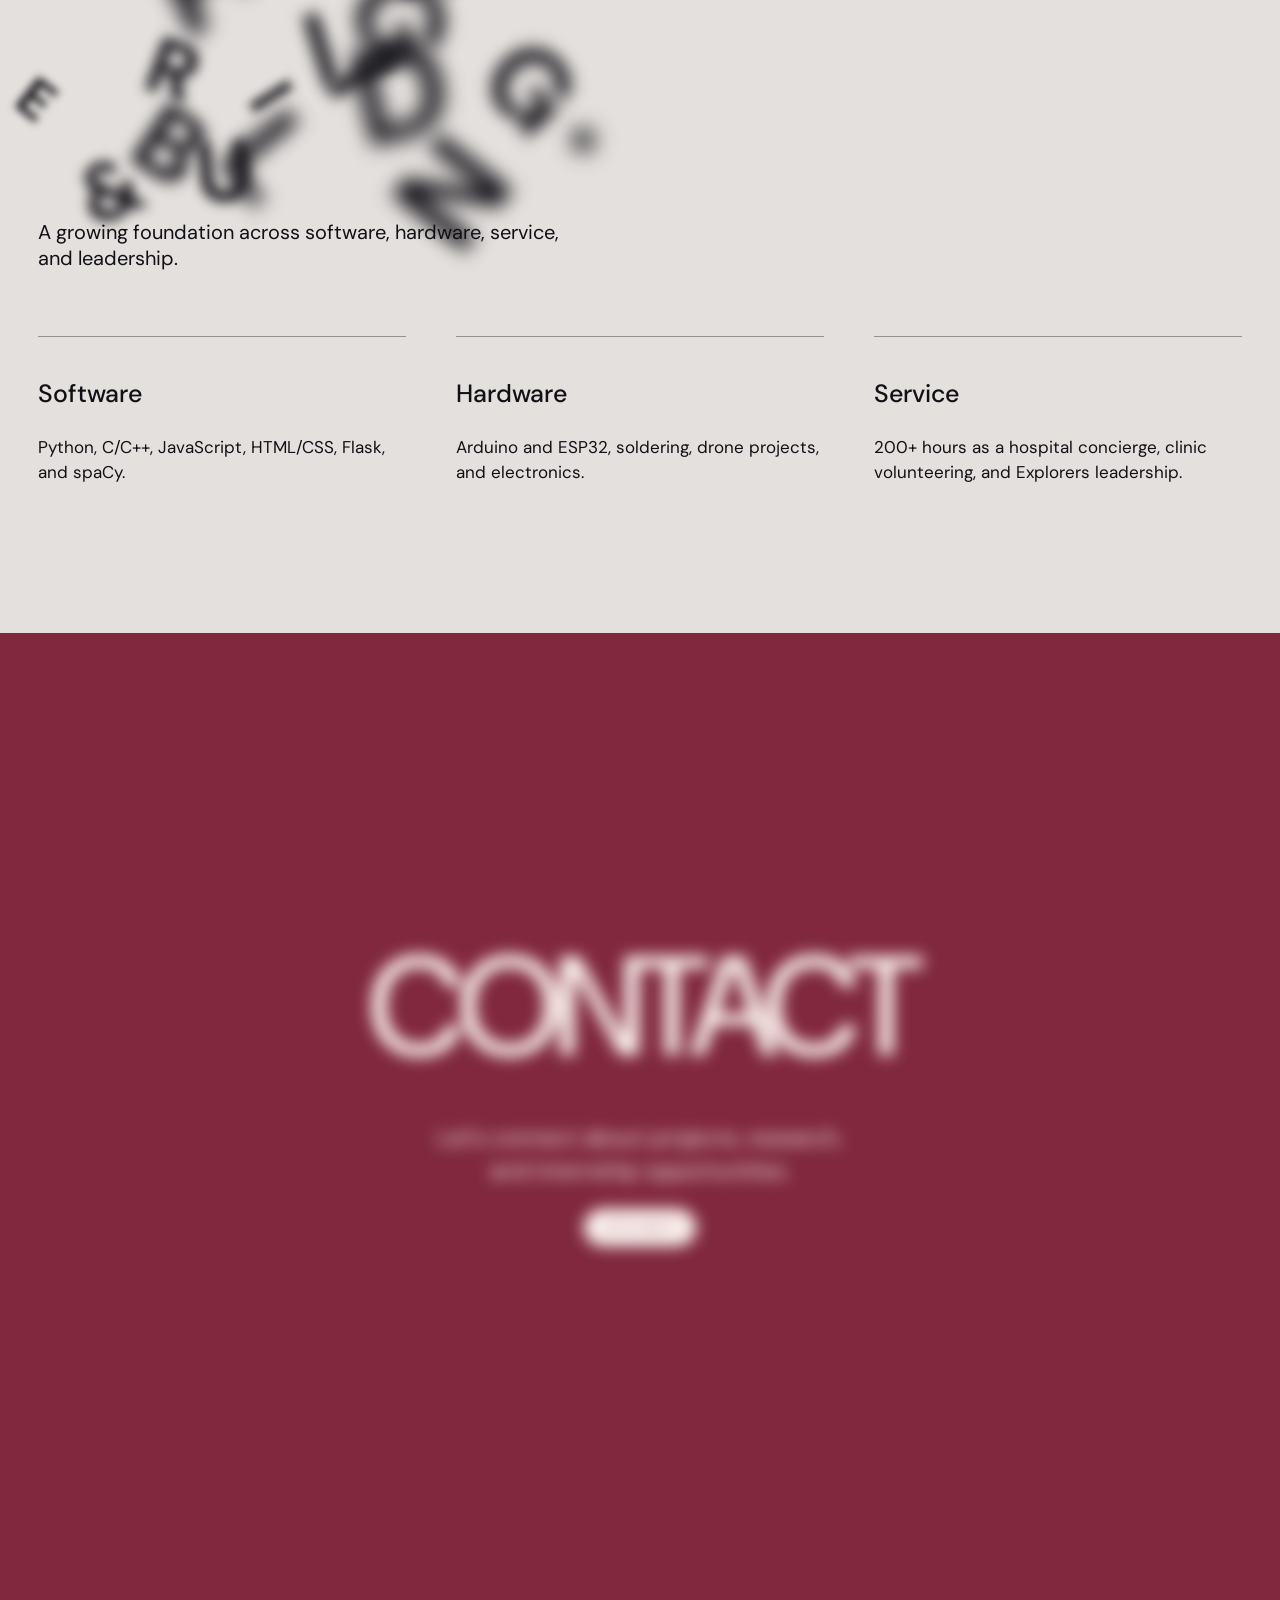
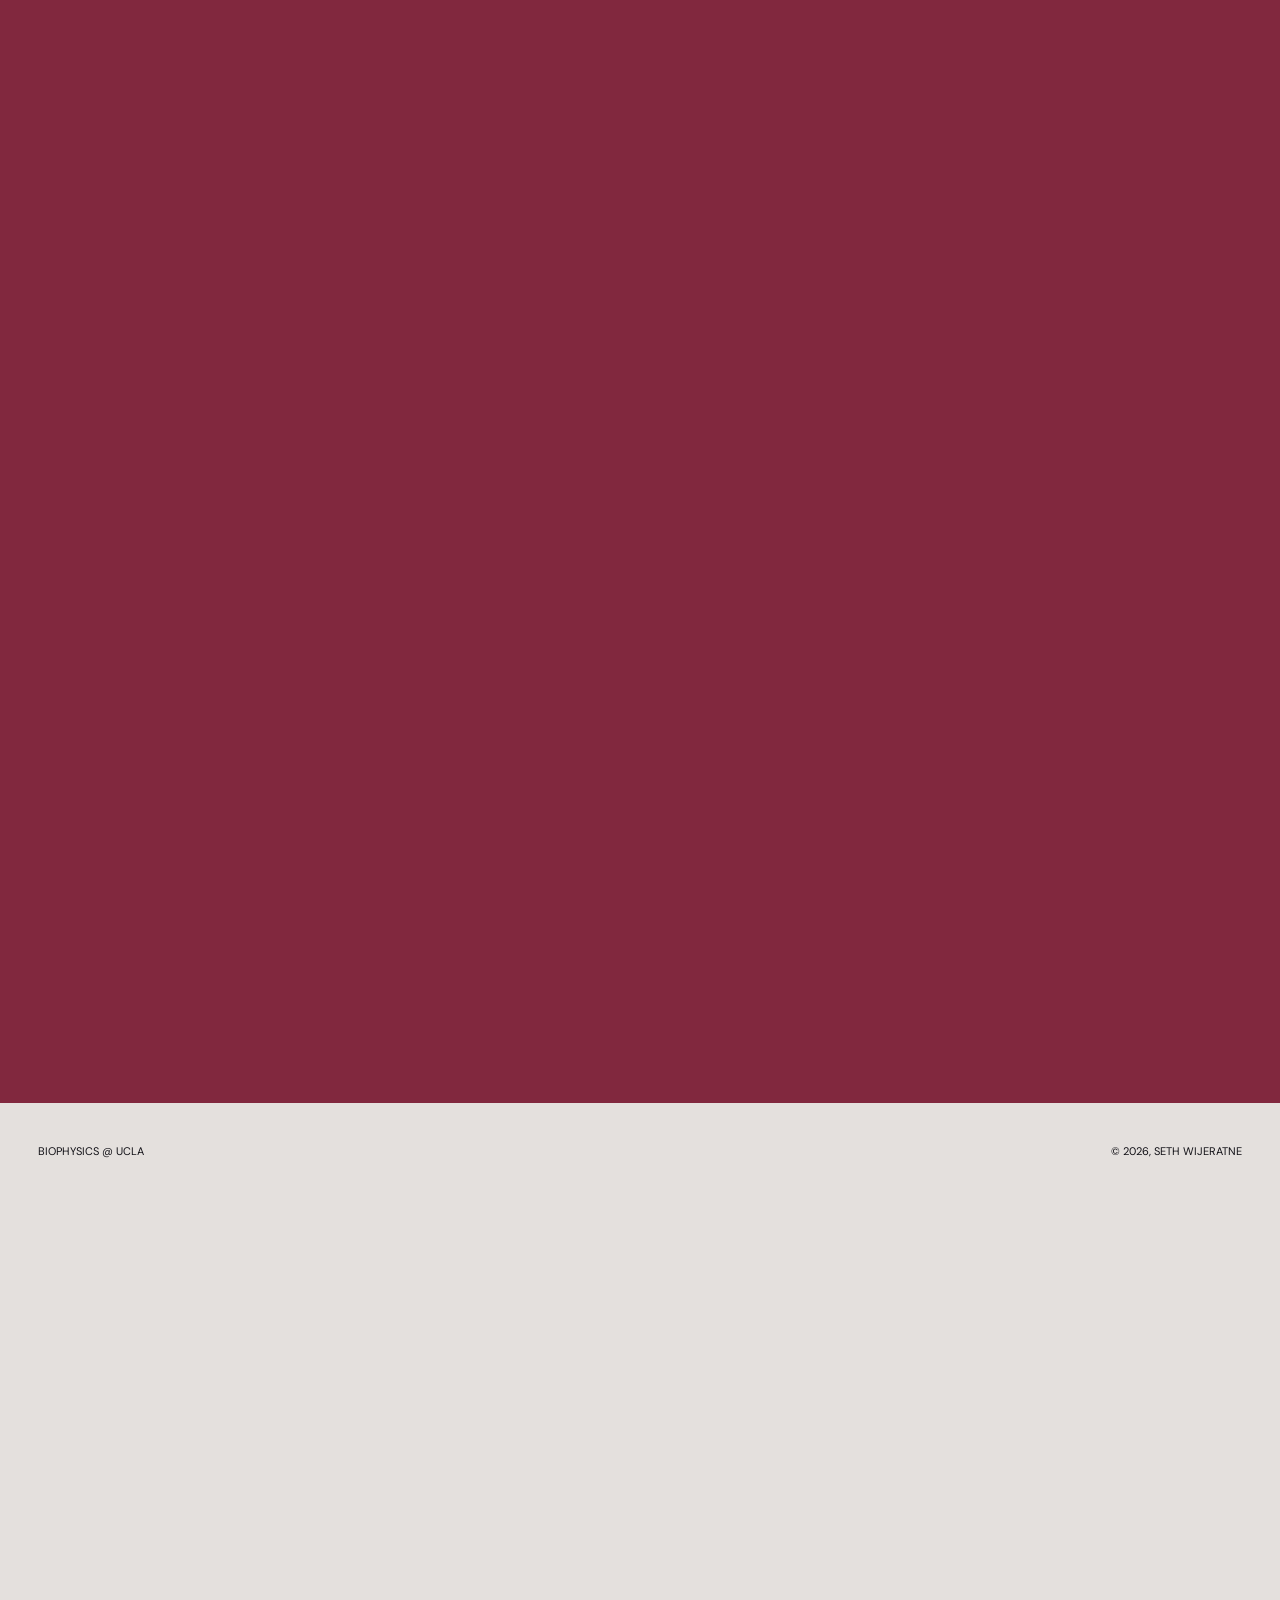
==== commit 822f0fb3: "Publish photo portfolio with handwritten intro and scroll animations" ====
--- a/index.html
+++ b/index.html
@@ -1,7 +1 @@
-<!doctype html>
-<html lang="en"><head><meta charset="utf-8"><meta name="viewport" content="width=device-width,initial-scale=1"><meta name="theme-color" content="#ede8e1"><meta name="description" content="Seth Wijeratne — UCLA Biophysics. Building across physics, biology, hardware and software."><title>Seth Wijeratne | Biophysics @ UCLA</title><style>
-@import url('https://fonts.googleapis.com/css2?family=DM+Sans:wght@400;500;600;700&family=Nothing+You+Could+Do&display=swap');
-:root{--bg:#ede8e1;--ink:#24191c;--accent:#81283e;--line:#cbbdbb;--soft:#dbcbd0}*{box-sizing:border-box}html{scroll-behavior:smooth;scroll-padding-top:90px}body{margin:0;background:var(--bg);color:var(--ink);font-family:'DM Sans',Arial,sans-serif;overflow-x:hidden}a{color:inherit;text-decoration:none}button{font:inherit;cursor:pointer}a:focus-visible,button:focus-visible,summary:focus-visible{outline:3px solid var(--accent);outline-offset:6px}::selection{background:var(--accent);color:var(--bg)}.skip{position:fixed;top:-100px;left:20px;z-index:100;background:var(--bg);padding:15px}.skip:focus{top:10px}nav{position:fixed;top:0;left:0;width:100%;padding:18px 3%;display:flex;justify-content:space-between;align-items:center;z-index:30;transition:background .4s}body.scrolled nav{background:#ede8e1ec;backdrop-filter:blur(12px)}.navmark{font-family:'Nothing You Could Do',cursive;font-size:29px;font-weight:600;opacity:0;transform:translateY(-15px);transition:.4s}body.scrolled .navmark{opacity:1;transform:none}.contact{background:var(--accent);color:#fff7f4;border-radius:30px;padding:11px 20px;text-transform:uppercase;font-size:12px}.hero{height:100svh;min-height:650px;position:relative;display:flex;flex-direction:column;align-items:center;justify-content:center;overflow:hidden;padding:80px 3%}.hero-name{position:absolute;top:12%;left:3%;right:3%;text-align:center;font-size:clamp(44px,9.2vw,160px);font-weight:500;letter-spacing:-.08em;line-height:1;z-index:2;transform:translateY(calc(var(--scroll,0) * -0.15px));font-stretch:expanded}.hero-name span{font-weight:400;font-style:italic;font-family:Georgia,serif}.signature-wrap{width:min(660px,80vw);height:370px;position:relative;display:grid;place-items:center;margin-top:80px;transform:translateY(calc(var(--scroll,0) * .12px))}.signature{font-family:'Nothing You Could Do','Brush Script MT',cursive;color:var(--accent);font-size:clamp(70px,13vw,190px);line-height:1;transform:rotate(-12deg);z-index:3;white-space:nowrap;position:relative}.signature:after{content:'';position:absolute;left:-5%;right:-10%;bottom:-12px;height:30px;border-bottom:3px solid var(--accent);border-radius:50%;transform:rotate(-8deg);animation:underline 1.6s ease both}.orbit{position:absolute;inset:0;border:1px solid #81283e30;border-radius:50%;transform:rotate(-28deg)}.orbit.two{inset:45px -25px;transform:rotate(34deg)}.orbit.three{inset:55px 90px;transform:rotate(80deg)}.hero-meta{position:absolute;bottom:32px;left:3%;right:3%;display:flex;justify-content:space-between;align-items:end;gap:25px;text-transform:uppercase;font-size:12px}.badge{border:1px solid;border-radius:30px;padding:6px 10px}.location{text-align:right;line-height:1.4}.scrollhint{position:absolute;bottom:90px;font:10px monospace;letter-spacing:2px;color:var(--accent)}.scrollhint span{display:block;text-align:center;font-size:24px;margin-top:10px;animation:bob 2s infinite}.intro{padding:100px 3% 130px}.big{font-size:clamp(45px,7.4vw,115px);font-weight:700;letter-spacing:-.065em;line-height:1.02;margin:0;text-transform:uppercase}.intro p{max-width:490px;font-size:19px;line-height:1.5;margin:25px 0 0}.about{padding:60px 5% 80px;display:grid;grid-template-columns:1fr 1.05fr;gap:9%;align-items:start}.sectiontitle{font-size:clamp(31px,4.6vw,70px);font-weight:700;letter-spacing:-.05em;margin:0 0 45px;line-height:1.1}.about .sectiontitle{grid-column:2}.about-art{grid-column:1;grid-row:1 / span 2;min-height:620px;background:var(--accent);position:relative;overflow:hidden;color:var(--bg);display:flex;flex-direction:column;justify-content:space-between;padding:30px}.about-art .serial{font:11px monospace;letter-spacing:2px}.about-art .monogram{font-size:clamp(120px,22vw,320px);letter-spacing:-.13em;line-height:1;font-family:Georgia,serif;font-style:italic;transform:rotate(-9deg) translateX(-8%)}.about-art .caption{font-size:12px;text-transform:uppercase;line-height:1.6;max-width:240px}.about-art:after{content:'';position:absolute;inset:120px -100px;border:1px solid #ede8e160;border-radius:50%;transform:rotate(-30deg)}.aboutcopy{grid-column:2;font-size:20px;line-height:1.55;letter-spacing:-.5px}.aboutcopy p{margin:0 0 35px}.underlink{display:inline-block;border-bottom:1px solid;padding-bottom:8px;text-transform:uppercase;font-size:13px;margin-top:12px}.ribbon{height:470px;position:relative;overflow:hidden;display:grid;place-items:center}.ribbon svg{position:absolute;width:120%;height:100%;left:-10%}.ribbon path{stroke:var(--accent);stroke-width:85;fill:none}.ribbon .note{position:relative;z-index:2;color:var(--accent);font-family:'Nothing You Could Do',cursive;font-size:33px;transform:rotate(-8deg);margin:120px 0 0 35%}.workintro{padding:75px 3% 150px;text-align:center}.workintro .small{font-size:clamp(30px,5vw,65px)}.workintro .big{font-size:clamp(65px,11vw,160px)}.accent{color:var(--accent)}.workintro .sectiontitle{margin:20px 0 0}.projects{padding:0 5% 100px}.project{display:grid;grid-template-columns:.85fr 1.15fr;gap:7%;padding:85px 0;border-top:1px solid var(--line);align-items:center}.project .number{font:13px monospace;color:var(--accent)}.project h3{font-size:clamp(31px,4vw,59px);font-weight:600;letter-spacing:-.06em;line-height:1.08;margin:25px 0}.project p{font-size:17px;line-height:1.65;max-width:440px}.tags{display:flex;flex-wrap:wrap;gap:7px;margin:25px 0}.tags span{border:1px solid var(--line);border-radius:20px;padding:7px 12px;font-size:10px;text-transform:uppercase}.project details{border-top:1px solid var(--line);padding-top:17px}.project summary{font-size:13px;cursor:pointer}.project details p{font-size:14px}.visual{aspect-ratio:1.15;display:grid;place-items:center;background:#ded1d0;position:relative;overflow:hidden}.visual-label{position:absolute;bottom:18px;left:20px;font:10px monospace;color:var(--accent);letter-spacing:1px}.drone{width:180px;height:90px;border:2px solid var(--accent);border-radius:35px;position:relative;transform:rotate(-25deg);transition:transform .8s}.visual:hover .drone{transform:rotate(-8deg) translateY(-15px)}.drone:before,.drone:after{content:'';position:absolute;inset:-55px -60px;border:2px solid var(--accent);border-radius:50%;transform:rotate(45deg)}.drone:after{transform:rotate(-45deg)}.drone i{display:block;width:35px;height:35px;background:var(--accent);border-radius:50%;margin:25px auto}.codewindow{width:82%;padding:25px;border:1px solid #bba5ac;background:#f3eee9;box-shadow:15px 20px 0 #81283e12;transform:rotate(4deg)}.dots{color:var(--accent);font-size:20px;letter-spacing:5px;border-bottom:1px solid var(--line);padding-bottom:15px}.codewindow pre{font:clamp(12px,1.6vw,24px)/1.8 monospace;white-space:pre-wrap}.codewindow .bar{height:7px;background:var(--accent);margin:12px 0;width:80%}.codewindow .bar:last-child{width:55%;opacity:.4}.interests{padding:80px 5% 120px;background:var(--accent);color:var(--bg)}.interesthead{display:flex;justify-content:space-between;gap:30px;align-items:start}.interesthead p{max-width:250px;line-height:1.5;margin:0;font-size:15px}.interestbody{display:grid;grid-template-columns:1fr 1fr;gap:12%;margin-top:60px;align-items:center}.interestcount{font:13px monospace}.interestbody h3{font-size:clamp(38px,5vw,75px);letter-spacing:-.05em;font-weight:500;margin:30px 0}.interestbody p{font-size:18px;line-height:1.6;max-width:430px}.arrows{display:flex;gap:12px;margin-top:40px}.arrows button{background:none;color:inherit;border:1px solid #ede8e160;border-radius:50%;width:50px;height:50px;font-size:22px}.arrows button:hover{background:var(--bg);color:var(--accent)}.interest-art{aspect-ratio:1;display:grid;place-items:center;border:1px solid #ede8e140;border-radius:50%;position:relative}.interest-art span{font-family:Georgia,serif;font-size:clamp(100px,20vw,260px);font-style:italic;transition:opacity .25s,transform .4s}.interest-art:after{content:'';position:absolute;inset:12%;border:1px solid #ede8e140;border-radius:50%;transform:rotate(50deg) scaleX(.6)}.foundations{padding:130px 5%}.foundations .big{max-width:1000px}.skills{margin-top:60px;display:grid;grid-template-columns:repeat(3,1fr);gap:40px}.skills article{border-top:1px solid var(--line);padding-top:24px}.skills h3{font-weight:500;font-size:22px;letter-spacing:-.5px}.skills p{font-size:15px;line-height:1.7}.footer{padding:90px 3% 25px;background:#24191c;color:var(--bg);overflow:hidden}.footer-top{display:flex;justify-content:space-between;gap:40px}.footer h2{font-size:clamp(43px,6.5vw,100px);letter-spacing:-.06em;line-height:1.05;margin:0 0 30px}.footer-links{display:flex;gap:35px;font-size:13px}.footer p{max-width:280px;line-height:1.6;font-size:14px}.footer-sign{font-family:'Nothing You Could Do',cursive;font-size:clamp(50px,12.4vw,190px);white-space:nowrap;letter-spacing:-.08em;line-height:1.4;margin:70px 0 20px;text-align:center;color:#d8aab5;transform:rotate(-4deg)}.footer-bottom{border-top:1px solid #ede8e130;padding-top:22px;display:flex;justify-content:space-between;font-size:10px;text-transform:uppercase}.progress{position:fixed;top:0;left:0;width:0;height:3px;background:var(--accent);z-index:50}.reveal{transition:opacity .9s,transform .9s,filter .9s}.js .reveal{opacity:0;transform:translateY(45px);filter:blur(8px)}.js .reveal.seen{opacity:1;transform:none;filter:none}.words .word{display:inline-block;transition:opacity .7s,transform .7s,filter .7s;transition-delay:calc(var(--i)*65ms)}.js .words .word{opacity:.1;filter:blur(9px);transform:translateY(20px)}.js .words.seen .word{opacity:1;filter:none;transform:none}@keyframes bob{50%{transform:translateY(8px)}}@keyframes underline{from{clip-path:inset(0 100% 0 0)}to{clip-path:inset(0)}}@media(min-width:1500px){.about,.projects,.foundations,.interests{padding-left:8%;padding-right:8%}}@media(max-width:700px){nav{padding:16px 5%}.navmark{font-size:23px}.contact{font-size:10px;padding:10px 15px}.hero{min-height:620px}.hero-name{top:19%;font-size:10vw;left:4%;right:4%}.hero-name span{display:block;font-size:17vw}.signature-wrap{height:260px;margin-top:100px;width:78vw}.signature{font-size:15vw}.hero-meta{font-size:9px;left:5%;right:5%;bottom:25px}.location{max-width:120px}.orbit.two{inset:40px -10px}.orbit.three{inset:30px 60px}.scrollhint{bottom:85px}.intro{padding:80px 5%}.big{font-size:12vw}.intro p{font-size:17px;max-width:330px}.about{padding:50px 5%;grid-template-columns:1fr;gap:30px}.about .sectiontitle{grid-column:1;grid-row:1;margin-bottom:0}.about-art{grid-row:2;min-height:390px}.about-art .monogram{font-size:220px;align-self:center}.aboutcopy{grid-column:1;font-size:18px}.sectiontitle{font-size:38px}.ribbon{height:300px}.ribbon path{stroke-width:50}.ribbon .note{font-size:22px;margin-left:10%}.workintro{padding:50px 5% 75px}.workintro .big{font-size:14vw}.workintro .small{font-size:9vw}.project{grid-template-columns:1fr;gap:35px;padding:50px 0}.project h3{font-size:39px}.project p{font-size:16px}.visual{grid-row:1}.projects{padding-bottom:50px}.interesthead{display:block}.interesthead .sectiontitle{margin-bottom:25px}.interestbody{grid-template-columns:1fr;gap:35px;margin-top:40px}.interest-art{grid-row:1;width:70%;margin:auto}.interest-art span{font-size:140px}.interests{padding:60px 5%}.interestbody h3{font-size:43px}.interestbody p{font-size:16px}.foundations{padding:75px 5%}.skills{grid-template-columns:1fr;gap:20px;margin-top:40px}.footer{padding:65px 5% 25px}.footer-top{display:block}.footer h2{font-size:14vw}.footer p{margin-top:30px}.footer-sign{font-size:12vw;margin:55px 0 30px}.footer-bottom{font-size:8px;gap:20px}}@media(prefers-reduced-motion:reduce){html{scroll-behavior:auto}*,*:before,*:after{animation:none!important;transition:none!important}.js .reveal,.js .words .word{opacity:1;filter:none;transform:none}.hero-name,.signature-wrap{transform:none}}
-</style></head><body><a href="#main" class="skip">Skip to content</a><div class="progress" aria-hidden="true"></div><nav aria-label="Main navigation"><a class="navmark" href="#" aria-label="Seth Wijeratne home">Seth W.</a><a class="contact" href="#contact">Contact ↗</a></nav><main id="main"><header class="hero"><div class="hero-name" aria-label="Seth Wijeratne">SETH <span>WIJERATNE</span></div><div class="signature-wrap" aria-label="Seth W. signature-style wordmark"><div class="orbit"></div><div class="orbit two"></div><div class="orbit three"></div><div class="signature">Seth W.</div></div><a class="scrollhint" href="#intro">SCROLL TO EXPLORE<span>↓</span></a><div class="hero-meta"><span class="badge">Biophysics @ UCLA</span><span class="location">Physics. Biology. Building.<br>Based in Los Angeles ◎</span></div></header><section class="intro" id="intro"><h1 class="big words">Scientifically curious.<br>Driven to build.</h1><p class="reveal">Bringing physics, biology, and hands-on experimentation together to turn ideas into things that work.</p></section><section class="about" id="about"><h2 class="sectiontitle reveal">[ About me ]</h2><div class="about-art reveal" role="img" aria-label="Seth Wijeratne typographic monogram"><span class="serial">SW / UCLA / 2028</span><span class="monogram">Sw.</span><span class="caption">A curious mind.<br>A hands-on approach.<br>Always learning.</span></div><div class="aboutcopy"><p class="reveal">I'm Seth Wijeratne, a biophysics student at UCLA. I'm drawn to problems that cross disciplines — where understanding a physical principle can lead to a better tool, a smarter system, or a new way of doing something.</p><p class="reveal">My interests span robotics, medical devices, biotechnology, and software. Outside the classroom, I learn by building: connecting hardware, writing code, testing ideas, and figuring out what to try next.</p><p class="reveal">I'm working toward my B.S. in Biophysics, with an expected graduation in 2028. I'm looking to keep growing through projects, research, and internships.</p><a class="underlink reveal" href="https://www.linkedin.com/in/seth-wijeratne-663b312ba/" target="_blank" rel="noopener noreferrer">Let's get in touch ↗</a></div></section><div class="ribbon" aria-hidden="true"><svg viewBox="0 0 1400 470" preserveAspectRatio="none"><path d="M-100 400 C160 360 400 -150 650 130 S980 560 1490 -80"/></svg><span class="note reveal">Follow the curiosity.</span></div><section class="workintro" id="work"><p class="big small words">Experiments.</p><p class="big words">Projects.</p><h2 class="sectiontitle accent reveal">[ Selected work ]</h2></section><section class="projects" aria-label="Selected projects"><article class="project"><div class="reveal"><span class="number">[01]</span><h3>Gesture-controlled<br>drone</h3><p>Exploring a more intuitive way to fly. An independent project that turns hand movement into drone control, bringing together flight, physical interfaces, and learning through experimentation.</p><div class="tags"><span>Ryze Tello</span><span>Motion control</span><span>Hardware</span></div><details><summary>More about this project ↗</summary><p>Completed a gesture-control project built around a Ryze Tello. This work grew from an interest in controlling physical systems through natural movement.</p></details></div><div class="visual reveal" role="img" aria-label="Concept illustration of a drone"><div class="drone"><i></i></div><span class="visual-label">GESTURE → FLIGHT / CONCEPT ILLUSTRATION</span></div></article><article class="project"><div class="reveal"><span class="number">[02]</span><h3>Text Fingerprint</h3><p>A Python web application for exploring patterns in language. Built an interactive interface that brings natural language processing into a practical text-analysis workflow.</p><div class="tags"><span>Python</span><span>Flask</span><span>spaCy</span><span>NLP</span></div><details><summary>More about this project ↗</summary><p>Created modules for stemming, analysis, mismatches, and context, and integrated spaCy's English-language model into the Flask application.</p></details></div><div class="visual reveal" role="img" aria-label="Illustration of the Text Fingerprint analysis workflow"><div class="codewindow"><div class="dots">●●●</div><pre>text.analyze()<br> ↳ stems<br> ↳ context<br> ↳ patterns</pre><div class="bar"></div><div class="bar"></div></div><span class="visual-label">LANGUAGE → PATTERNS / CONCEPT ILLUSTRATION</span></div></article></section><section class="interests" id="interests"><div class="interesthead"><h2 class="sectiontitle reveal">[ More about me ]</h2><p class="reveal">The interests that shape how I think, learn, and spend my time.</p></div><div class="interestbody"><div><span class="interestcount" id="interestcount">01 / 03</span><div aria-live="polite" aria-atomic="true"><h3 id="interesttitle">Basketball</h3><p id="interesttext">I enjoy the game and the process of getting better — breaking down shooting mechanics, finding a rhythm, and putting in the repetitions.</p></div><div class="arrows"><button id="previous" aria-label="Previous interest">←</button><button id="next" aria-label="Next interest">→</button></div></div><div class="interest-art" aria-hidden="true"><span id="interesticon">◎</span></div></div></section><section class="foundations"><h2 class="big words">Learning.<br>Building. Growing.</h2><div class="skills"><article class="reveal"><h3>Software & computation</h3><p>Python, C/C++, JavaScript, HTML/CSS, and natural language processing with Flask and spaCy.</p></article><article class="reveal"><h3>Hardware & prototyping</h3><p>Arduino and ESP32, soldering, drone projects, and a growing foundation in electronics.</p></article><article class="reveal"><h3>Service & leadership</h3><p>200+ hours as a hospital concierge, free medical clinic volunteering, and leadership through Explorers.</p></article></div></section></main><footer class="footer" id="contact"><div class="footer-top"><div><h2 class="words">What could<br>we build next?</h2><div class="footer-links"><a class="underlink" href="https://www.linkedin.com/in/seth-wijeratne-663b312ba/" target="_blank" rel="noopener noreferrer">LinkedIn ↗</a><a class="underlink" href="https://github.com/sethwijeratne62" target="_blank" rel="noopener noreferrer">GitHub ↗</a></div></div><p>Let's connect about projects, research, or internship opportunities across hardware, software, and biotechnology.</p></div><div class="footer-sign reveal">Seth Wijeratne</div><div class="footer-bottom"><span>© 2026 Seth Wijeratne</span><a href="#">Back to top ↑</a><span>Biophysics @ UCLA</span></div></footer><script>
-(function(){document.documentElement.classList.add('js');document.querySelectorAll('.words').forEach(function(el){var index=0;Array.from(el.childNodes).forEach(function(node){if(node.nodeType===3){var frag=document.createDocumentFragment();node.textContent.split(/( +)/).forEach(function(part){if(part.trim()){var span=document.createElement('span');span.className='word';span.style.setProperty('--i',index++);span.textContent=part;frag.appendChild(span)}else{frag.appendChild(document.createTextNode(part))}});node.replaceWith(frag)}})});var observer=new IntersectionObserver(function(entries){entries.forEach(function(entry){if(entry.isIntersecting){entry.target.classList.add('seen');observer.unobserve(entry.target)}})},{threshold:.12});document.querySelectorAll('.reveal,.words').forEach(function(el){observer.observe(el)});var pending=false;function update(){var y=window.scrollY;document.body.classList.toggle('scrolled',y>160);document.documentElement.style.setProperty('--scroll',Math.min(y,900));var max=document.documentElement.scrollHeight-innerHeight;document.querySelector('.progress').style.width=(max>0?y/max*100:0)+'%';pending=false}window.addEventListener('scroll',function(){if(!pending){requestAnimationFrame(update);pending=true}},{passive:true});update();var slides=[['Basketball','I enjoy the game and the process of getting better — breaking down shooting mechanics, finding a rhythm, and putting in the repetitions.','◎'],['Building things','From a gesture-controlled drone to small electronics experiments, I like turning an idea into something I can hold, test, and improve.','↗'],['Across disciplines','Physics, biology, robotics, AI, and medical devices. I enjoy following the connections between fields and learning what happens at their intersections.','✳']];var current=0;function show(change){current=(current+change+slides.length)%slides.length;document.getElementById('interestcount').textContent='0'+(current+1)+' / 03';document.getElementById('interesttitle').textContent=slides[current][0];document.getElementById('interesttext').textContent=slides[current][1];document.getElementById('interesticon').textContent=slides[current][2]}document.getElementById('previous').addEventListener('click',function(){show(-1)});document.getElementById('next').addEventListener('click',function(){show(1)})})();
-</script></body></html>
+<!doctype html><html lang="en"><head><meta charset="utf-8"><meta name="viewport" content="width=device-width,initial-scale=1"><meta name="theme-color" content="#e4e0dd"><meta name="description" content="Seth Wijeratne — Biophysics at UCLA. Projects across hardware, software, physics and biology."><title>Seth Wijeratne | Biophysics @ UCLA</title><link rel="stylesheet" href="portfolio.css"></head><body><a class="skip" href="#about">Skip animation and content intro</a><div class="opening" aria-hidden="true"><svg class="cover-svg" viewBox="0 0 1000 1000" preserveAspectRatio="none"><path d="M40 130 C260 -80 500 50 230 350 S-110 780 290 440 S880 -80 700 240 S80 1080 500 710 S1100 40 860 560 S690 1200 1050 800"/></svg><div class="opening-signature"><svg class="real-signature" viewBox="120 1450 2820 1040" role="img" aria-label="Seth W. handwritten signature"><defs><filter id="ink-hero" color-interpolation-filters="sRGB"><fecolormatrix type="matrix" values="0 0 0 0 .506 0 0 0 0 .157 0 0 0 0 .243 -.333 -.333 -.333 0 1"></fecolormatrix><fecomponenttransfer><fefunca type="linear" slope="5" intercept="-2.4"></fefunca></fecomponenttransfer></filter><mask id="write-hero" maskUnits="userSpaceOnUse" x="0" y="1400" width="3021" height="1100"><g fill="none" stroke="white" stroke-width="150" stroke-linecap="round" stroke-linejoin="round"><path d="M200 2340 C410 2290 590 2080 550 1790 C530 1510 300 1580 390 1810 C440 1950 610 1920 555 2150 C520 2350 250 2390 260 2240 C265 2150 430 2290 700 2270" pathLength="1" class="ink-trace" style="--delay:0.0s"></path><path d="M700 2270 C870 2150 900 2000 810 2030 C650 2060 660 2350 820 2300 C940 2250 1100 2160 1090 1690 C1080 1610 1010 2210 1110 2260 C1240 2390 1370 2200 1400 1650 C1390 1560 1350 2120 1390 2200 C1440 1910 1510 1960 1535 2080 C1550 2220 1730 2260 1790 2110 C1830 2000 1850 1600 1820 1710 C1780 1950 1790 2250 1880 2250 C2020 2270 2080 1960 2060 1730 C2010 1510 1980 1980 2110 2150 C2300 2420 2390 1900 2350 1570" pathLength="1" class="ink-trace" style="--delay:1.05s"></path></g><path d="M940 1820 C1250 2000 1690 1850 2050 1780 C2430 1700 2750 1690 2860 1600" stroke="black" fill="none" stroke-width="65" stroke-linecap="round"></path></mask><mask id="finish-line" maskUnits="userSpaceOnUse" x="0" y="1400" width="3021" height="1100"><path d="M940 1820 C1250 2000 1690 1850 2050 1780 C2430 1700 2750 1690 2860 1600" stroke="white" fill="none" stroke-width="110" stroke-linecap="round" pathLength="1" class="ink-trace final-stroke"></path></mask></defs><g mask="url(#write-hero)"><image href="signature-photo.jpeg" x="0" y="0" width="3021" height="3221" filter="url(#ink-hero)"></image></g><g mask="url(#finish-line)"><image href="signature-photo.jpeg" x="0" y="0" width="3021" height="3221" filter="url(#ink-hero)"></image></g></svg></div></div><header class="header"><button class="brand" aria-label="Back to top"><svg viewBox="0 0 1400 150" aria-hidden="true"><text x="0" y="124" textLength="1400" lengthAdjust="spacingAndGlyphs">SETH WIJERATNE</text></svg></button><a class="button contact-button" href="#contact">Contact</a></header><main><section class="hero"><div class="hero-cutout"><img src="seth-hero-cutout.png" width="866" height="1536" alt="Seth Wijeratne in a white T-shirt" fetchpriority="high"></div><div class="hero-labels"><span class="label-pill">Biophysics @ UCLA</span><div class="location">Physics • Biology • Building<br>Based in Los Angeles <span class="globe">◎</span></div></div></section><section id="about" class="about"><div class="intro-copy"><h1 data-roll>Scientifically curious.<br>Driven to build.</h1><p data-lines>Bringing scientific understanding and practical skills together to build useful things across hardware and software.</p></div><div class="about-profile"><div class="portrait-wrap"><img src="seth-portrait.jpeg" width="872" height="845" alt="Seth Wijeratne wearing a gray vest" loading="lazy"></div><div class="about-copy"><h2 class="bracket"><span>[</span> About me <span>]</span></h2><p data-lines>I'm Seth Wijeratne, a biophysics student at UCLA. I'm interested in the connections between physics, biology, and engineering — and in turning what I learn into things I can build, test, and improve.</p><p data-lines>My interests span robotics, medical devices, biotechnology, and software. Independent projects have taken me from gesture-controlled flight to language-processing tools. I want to keep gaining practical experience through projects, research, and internships.</p><p data-lines>I'm working toward my B.S. in Biophysics, with an expected graduation in 2028.</p><a class="button" href="https://www.linkedin.com/in/seth-wijeratne-663b312ba/" target="_blank" rel="noopener noreferrer">Let's get in touch</a></div></div></section><div class="work-transition"><section class="work-title"><p data-roll>Experiments.<strong>Projects.</strong></p><h2 class="bracket"><span>[</span> Selected work <span>]</span></h2></section><svg class="section-sweep" viewBox="0 0 1000 1000" preserveAspectRatio="none" aria-hidden="true"><path d="M40 130 C260 -80 500 50 230 350 S-110 780 290 440 S880 -80 700 240 S80 1080 500 710 S1100 40 860 560 S690 1200 1050 800"/></svg></div><section id="work" class="services"><div class="service-list"><article class="service"><div class="service-row"><span>[01]</span><h3>Gesture-controlled drone</h3></div><div class="service-visual"><div class="service-description"><p>Exploring a more intuitive way to fly. An independent project using hand movement to control a Ryze Tello, combining flight, physical interfaces, and hands-on experimentation.</p><p class="tools">Ryze Tello · Hardware · Motion control</p></div><div class="service-image"><svg viewBox="0 0 700 500" role="img" aria-label="Concept illustration of a gesture-controlled drone"><g fill="none" stroke="currentColor" stroke-width="3"><ellipse cx="350" cy="250" rx="230" ry="78" transform="rotate(25 350 250)"/><ellipse cx="350" cy="250" rx="230" ry="78" transform="rotate(-25 350 250)"/><rect x="265" y="202" width="170" height="96" rx="30"/><circle cx="350" cy="250" r="20" fill="currentColor"/></g><text x="30" y="465" font-size="11" letter-spacing="2">GESTURE → FLIGHT / CONCEPT ILLUSTRATION</text></svg></div></div></article><article class="service"><div class="service-row"><span>[02]</span><h3>Text Fingerprint</h3></div><div class="service-visual"><div class="service-description"><p>A Python web application that makes patterns in language easier to explore. Built an interactive text-analysis workflow with modules for stemming, context, mismatches, and analysis.</p><p class="tools">Python · Flask · spaCy · NLP</p></div><div class="service-image software-art"><div class="terminal"><div>● ● ●</div><pre>text.analyze()<br>  ↳ stems<br>  ↳ context<br>  ↳ patterns</pre><span>WORKFLOW ILLUSTRATION</span></div></div></div></article></div></section><section id="interests" class="interests"><h2 class="bracket"><span>[</span> More about me <span>]</span></h2><p class="interest-intro" data-random>The interests and hobbies<br>that shape who I am.</p><div class="orbit-layout"><div class="orbit-info"><div class="counter"><span id="count">01</span><i></i><span>03</span></div><div class="interest-content" aria-live="polite"><h3 id="interest-title">Basketball</h3><p id="interest-description">I enjoy the game and the process of getting better: breaking down mechanics, finding a rhythm, and putting in the repetitions.</p></div><div class="orbit-buttons"><button aria-label="Previous interest" id="previous">←</button><button aria-label="Next interest" id="next">→</button></div></div><div class="orbit-stage"><div class="orbit-card active" data-card="0"><img src="seth-hero.jpeg" width="866" height="1536" alt="Seth in a basketball league T-shirt" loading="lazy"><span>Basketball</span></div><div class="orbit-card" data-card="1"><div class="orbit-graphic">↗</div><span>Building things</span></div><div class="orbit-card" data-card="2"><div class="orbit-graphic science">✳</div><span>Across disciplines</span></div></div></div></section><section class="foundations"><h2 data-random>Learning<br>& building.</h2><p data-lines>A growing foundation across software, hardware, service, and leadership.</p><div class="skill-grid"><article><h3>Software</h3><p>Python, C/C++, JavaScript, HTML/CSS, Flask, and spaCy.</p></article><article><h3>Hardware</h3><p>Arduino and ESP32, soldering, drone projects, and electronics.</p></article><article><h3>Service</h3><p>200+ hours as a hospital concierge, clinic volunteering, and Explorers leadership.</p></article></div></section><section id="contact" class="contact-section"><div class="contact-pin"><div class="contact-words" aria-hidden="true"></div><div class="contact-content"><h2>Contact</h2><p>Let's connect about projects, research,<br>and internship opportunities.</p><a class="button light" href="https://www.linkedin.com/in/seth-wijeratne-663b312ba/" target="_blank" rel="noopener noreferrer">Let's chat ↗</a></div></div></section></main><footer><div class="footer-inner"><div class="footer-cols"><div><p>[ Socials ]</p><a href="https://www.linkedin.com/in/seth-wijeratne-663b312ba/" target="_blank" rel="noopener noreferrer">LinkedIn ↗</a><a href="https://github.com/sethwijeratne62" target="_blank" rel="noopener noreferrer">GitHub ↗</a></div><div><p>[ Nav ]</p><a href="#about">About me</a><a href="#work">Projects</a><a href="#interests">Interests</a><a href="#contact">Contact</a></div><div><p>[ Connect ]</p><a href="https://www.linkedin.com/in/seth-wijeratne-663b312ba/" target="_blank" rel="noopener noreferrer">Seth Wijeratne</a><button id="replay">Replay introduction ↗</button></div></div><div class="footer-wordmark"><svg viewBox="0 0 1400 150" aria-hidden="true"><text x="0" y="124" textLength="1400" lengthAdjust="spacingAndGlyphs">SETH WIJERATNE</text></svg></div><div class="footer-bottom"><span>Biophysics @ UCLA</span><span>© 2026, Seth Wijeratne</span></div></div></footer><script src="gsap.min.js"></script><script src="ScrollTrigger.min.js"></script><script src="SplitText.min.js"></script><script src="lenis.min.js"></script><script src="portfolio.js"></script></body></html>
--- a/portfolio.css
+++ b/portfolio.css
@@ -0,0 +1,2 @@
+@import url('https://fonts.googleapis.com/css2?family=DM+Sans:wght@400;500;600;700&display=swap');
+:root{--paper:#e4e0dd;--ink:#111016;--accent:#81283e;--light:#fffaf5;--ease:cubic-bezier(.625,.05,0,1)}*{box-sizing:border-box}html{scrollbar-width:none}::-webkit-scrollbar{display:none}body{margin:0;background:var(--paper);color:var(--ink);font-family:'DM Sans',Arial,sans-serif;overflow-x:hidden}a{color:inherit;text-decoration:none}button{font:inherit;cursor:pointer;color:inherit;border:0;background:none;padding:0}img{display:block;max-width:100%}a:focus-visible,button:focus-visible{outline:3px solid currentColor;outline-offset:7px}::selection{background:var(--accent);color:var(--light)}.skip{position:fixed;top:-100px;z-index:300;padding:12px;background:var(--paper)}.skip:focus{top:10px}.header{position:fixed;z-index:40;top:0;width:100%;padding:20px 2.8%;display:flex;align-items:start;justify-content:space-between;pointer-events:none;color:var(--ink)}.brand{position:relative;width:100%;margin-top:80px;transform-origin:top left;pointer-events:auto}.brand svg{display:block;width:100%;height:auto;overflow:visible}.brand text,.footer-wordmark text{fill:currentColor;font-family:Arial,sans-serif;font-weight:500;font-size:138px;letter-spacing:-13px}.contact-button{position:absolute;top:20px;right:2.8%;pointer-events:auto}.button{display:inline-block;border-radius:50px;padding:10px 17px;background:var(--accent);color:var(--light);font-size:13px;text-transform:uppercase;position:relative;overflow:hidden;transition:transform .45s var(--ease),background .45s}.button:hover{background:var(--ink);transform:scale(.96)}.button:after{content:'';position:absolute;left:-10%;top:50%;width:120%;height:3px;background:currentColor;transform:rotate(-18deg) scaleX(0);transition:transform .6s var(--ease);transform-origin:left}.button:hover:after{transform:rotate(-18deg) scaleX(1)}.hero{height:100svh;min-height:650px;position:relative;overflow:hidden}.hero-cutout{position:absolute;bottom:0;left:25%;width:50%;height:79%;display:flex;justify-content:center;align-items:end;will-change:transform}.hero-cutout img{height:100%;width:100%;object-fit:contain;object-position:center bottom;filter:grayscale(1)}.hero-labels{position:absolute;left:2.8%;right:2.8%;bottom:28px;display:flex;align-items:end;justify-content:space-between;font-size:13px;text-transform:uppercase;line-height:1.2}.label-pill{border:1px solid;border-radius:30px;padding:5px 9px}.location{text-align:right;padding-right:50px;position:relative}.globe{position:absolute;right:0;font-size:38px;top:-6px;animation:rotate 14s linear infinite}.opening{position:fixed;inset:0;z-index:100;pointer-events:all;color:var(--accent)}.cover-svg{width:100%;height:100%;position:absolute;inset:0;overflow:visible}.cover-svg path{fill:none;stroke:var(--accent);stroke-width:1550;stroke-linecap:round;stroke-linejoin:round}.opening-signature{position:absolute;width:min(700px,70vw);left:50%;top:50%;transform:translate(-50%,-50%)}.real-signature{width:100%;height:auto;display:block;filter:brightness(0) invert(1)}.ink-trace{stroke-dasharray:1;stroke-dashoffset:1}.about{padding:100px 2.8% 140px}.intro-copy{margin-bottom:130px;max-width:1000px}h1{font-size:clamp(45px,6.4vw,95px);font-weight:700;line-height:.99;text-transform:uppercase;letter-spacing:-.055em;margin:0}.intro-copy>p{max-width:490px;font-size:20px;line-height:1.4;margin:25px 0}.about-profile{display:grid;grid-template-columns:43% 47%;gap:10%;align-items:start;padding:0 3.2%}.portrait-wrap{margin-top:90px;overflow:hidden}.portrait-wrap img{width:100%;aspect-ratio:.76;object-fit:cover;object-position:center 40%;filter:grayscale(1)}.bracket{font-size:clamp(32px,4.6vw,70px);font-weight:700;letter-spacing:-.055em;line-height:1.05;margin:0 0 45px;white-space:nowrap;display:flex;gap:.12em}.bracket span{display:inline-block}.about-copy p{font-size:clamp(17px,1.7vw,26px);letter-spacing:-.025em;line-height:1.45;margin:0 0 45px}.work-transition{position:relative;overflow:hidden}.work-title{height:100svh;min-height:650px;display:flex;flex-direction:column;align-items:center;justify-content:center;text-align:center}.work-title>p{font-size:5vw;font-weight:700;line-height:1;text-transform:uppercase;letter-spacing:-.055em;margin:0 0 25px}.work-title strong{display:block;font-size:11vw;font-weight:700}.work-title .bracket{color:var(--accent);margin:0}.section-sweep{position:absolute;inset:0;width:100%;height:100%;pointer-events:none;overflow:visible}.section-sweep path{fill:none;stroke:var(--accent);stroke-linecap:round;stroke-linejoin:round;stroke-width:0}.services{background:var(--accent);color:var(--light);padding:30px 3% 80px}.service-row{border-top:1px solid #ffffff70;display:flex;align-items:baseline;gap:3%;padding:20px 0}.service-row>span{font-size:14px;width:5%}.service-row h3{font-size:clamp(28px,4vw,61px);letter-spacing:-.05em;line-height:1.1;text-transform:uppercase;font-weight:500;margin:0}.service-visual{position:relative;display:flex;overflow:hidden;min-height:0;height:65vh}.service-description{width:27%;padding:10px 25px 0 0;font-size:clamp(15px,1.5vw,23px);line-height:1.5}.service-description p{margin:0 0 30px}.service-description .tools{font:11px/1.7 monospace;text-transform:uppercase;opacity:.7}.service-image{position:absolute;left:29%;width:71%;top:0;height:100%;background:#e4d9d6;color:var(--accent);display:grid;place-items:center;overflow:hidden}.service-image>svg{width:90%;max-height:100%}.software-art{background:#f0eae4}.terminal{border:1px solid #81283e70;width:75%;padding:25px;background:#e4e0dd;box-shadow:15px 15px 0 #81283e18}.terminal>div{color:var(--accent);border-bottom:1px solid #81283e40;padding-bottom:15px;font-size:12px}.terminal pre{font:clamp(15px,2.5vw,36px)/1.6 monospace;margin:25px 0}.terminal>span{font:9px monospace;letter-spacing:2px}.interests{padding:130px 3% 100px;overflow:hidden}.interest-intro{font-size:5vw;line-height:1.1;font-weight:700;text-transform:uppercase;letter-spacing:-.055em;margin:70px 0 90px}.orbit-layout{display:grid;grid-template-columns:35% 65%;min-height:600px;align-items:center}.orbit-info{z-index:3}.counter{display:flex;align-items:center;gap:15px;font-size:14px}.counter i{width:45px;height:1px;background:currentColor}.interest-content{min-height:250px;margin:65px 0 20px;overflow:hidden}.interest-content h3{font-size:37px;letter-spacing:-.04em;line-height:1.1;font-weight:500;margin:0 0 20px}.interest-content p{max-width:350px;font-size:19px;line-height:1.45}.orbit-buttons{display:flex;gap:16px}.orbit-buttons button{width:45px;height:45px;border:1px solid #11101680;border-radius:50%;font-size:23px;transition:transform .45s var(--ease)}.orbit-buttons button:hover{transform:scale(.85);background:var(--accent);color:var(--light)}.orbit-stage{height:620px;position:relative;perspective:1100px}.orbit-card{position:absolute;width:270px;height:380px;top:50%;left:50%;background:var(--accent);color:var(--light);overflow:hidden;will-change:transform,filter,opacity}.orbit-card img{width:100%;height:100%;object-fit:cover;filter:grayscale(1)}.orbit-card>span{position:absolute;left:20px;bottom:18px;font-size:13px;text-shadow:0 1px 8px #000;background:#81283e;padding:6px 10px}.orbit-graphic{width:100%;height:100%;display:grid;place-items:center;font-size:150px;background:#b98694}.orbit-graphic.science{background:#572738}.foundations{padding:90px 3% 130px}.foundations h2{font-size:8vw;font-weight:700;letter-spacing:-.06em;text-transform:uppercase;line-height:1;margin:0 0 40px}.foundations>p{font-size:20px;max-width:550px}.skill-grid{display:grid;grid-template-columns:repeat(3,1fr);gap:50px;margin-top:65px}.skill-grid article{border-top:1px solid #11101660;padding-top:15px}.skill-grid h3{font-weight:500;font-size:25px}.skill-grid p{font-size:17px;line-height:1.5}.contact-section{height:230svh;background:var(--accent);color:var(--light);position:relative}.contact-pin{height:100svh;position:relative;overflow:hidden;display:grid;place-items:center;perspective:800px}.contact-content{text-align:center;position:relative;z-index:2}.contact-content h2{font-size:11vw;font-weight:500;letter-spacing:-.07em;text-transform:uppercase;margin:0}.contact-content p{font-size:22px;line-height:1.5}.light{background:var(--light);color:var(--accent)}.contact-words{position:absolute;inset:0;transform-style:preserve-3d}.contact-words span{position:absolute;left:50%;top:50%;font-size:4vw;white-space:nowrap;opacity:0;pointer-events:none}footer{background:var(--paper);position:relative;overflow:hidden}.footer-inner{padding:80px 3% 30px}.footer-cols{display:grid;grid-template-columns:repeat(3,1fr);gap:5%;padding-bottom:100px}.footer-cols p{font-size:13px;margin-bottom:25px}.footer-cols a,.footer-cols button{display:block;font-size:20px;line-height:1.6;width:fit-content}.footer-cols a:hover,.footer-cols button:hover{text-decoration:underline;text-underline-offset:5px}.footer-wordmark svg{width:100%;height:auto;display:block}.footer-bottom{display:flex;justify-content:space-between;font-size:11px;text-transform:uppercase;margin-top:30px}@keyframes rotate{to{transform:rotate(360deg)}}@media(max-width:991px){.hero-cutout{width:65%;left:17.5%}.about-profile{grid-template-columns:42% 52%;gap:6%;padding:0}.about-copy p{font-size:19px}.service-description{font-size:15px}.orbit-card{width:220px;height:310px}.orbit-stage{height:500px}.orbit-layout{grid-template-columns:40% 60%}.interest-content p{font-size:17px}.brand text{letter-spacing:-10px}}@media(max-width:767px){.header{padding:15px 4%}.contact-button{right:4%;top:15px;font-size:11px}.brand{margin-top:100px}.brand text{letter-spacing:-9px}.hero{min-height:620px}.hero-cutout{height:70%;width:90%;left:5%}.hero-labels{left:4%;right:4%;font-size:9px;bottom:20px}.location{padding-right:30px;max-width:170px}.globe{font-size:25px;top:0}.label-pill{padding:4px 6px}.opening-signature{width:85vw}.about{padding:75px 4% 60px}.intro-copy{margin-bottom:70px}h1{font-size:11vw}.intro-copy>p{font-size:17px;max-width:350px}.about-profile{display:flex;flex-direction:column;gap:40px}.portrait-wrap{width:75%;margin-top:0;align-self:center}.portrait-wrap img{aspect-ratio:.8}.about-copy .bracket{font-size:10vw;margin-bottom:30px}.about-copy p{font-size:18px;margin-bottom:30px}.work-title{min-height:550px}.work-title>p{font-size:9vw}.work-title strong{font-size:17vw}.bracket{font-size:9vw}.work-title .bracket{font-size:9vw}.services{padding:15px 4% 60px}.service{margin-bottom:50px}.service-row{gap:15px;padding:20px 0}.service-row>span{font-size:11px;width:auto}.service-row h3{font-size:7vw}.service-visual{height:auto;display:flex;flex-direction:column-reverse;gap:25px}.service-image{position:relative;left:0!important;width:100%!important;height:350px}.service-description{width:100%;padding:0;font-size:17px}.service-description p{margin-bottom:20px}.interests{padding:70px 4%}.interests>.bracket{font-size:9vw}.interest-intro{font-size:10vw;margin:50px 0}.orbit-layout{display:flex;flex-direction:column-reverse;min-height:0}.orbit-stage{height:420px;width:100%;margin-bottom:40px}.orbit-info{width:100%}.interest-content{margin-top:30px;min-height:190px}.interest-content h3{font-size:34px}.interest-content p{max-width:100%}.orbit-card{width:220px;height:300px}.foundations{padding:65px 4%}.foundations h2{font-size:15vw}.foundations>p{font-size:18px}.skill-grid{grid-template-columns:1fr;gap:20px;margin-top:35px}.skill-grid h3{font-size:24px}.contact-content h2{font-size:19vw}.contact-content p{font-size:17px}.contact-words span{font-size:7vw}.footer-inner{padding:60px 4% 25px}.footer-cols{grid-template-columns:1fr 1fr;gap:40px;padding-bottom:65px}.footer-cols a,.footer-cols button{font-size:15px}.footer-cols p{font-size:11px;margin-bottom:15px}.footer-bottom{font-size:8px;gap:20px}.footer-wordmark text{letter-spacing:-10px}}@media(prefers-reduced-motion:reduce){*{animation:none!important}html{scroll-behavior:auto}.opening{display:none}.contact-section{height:100svh}}
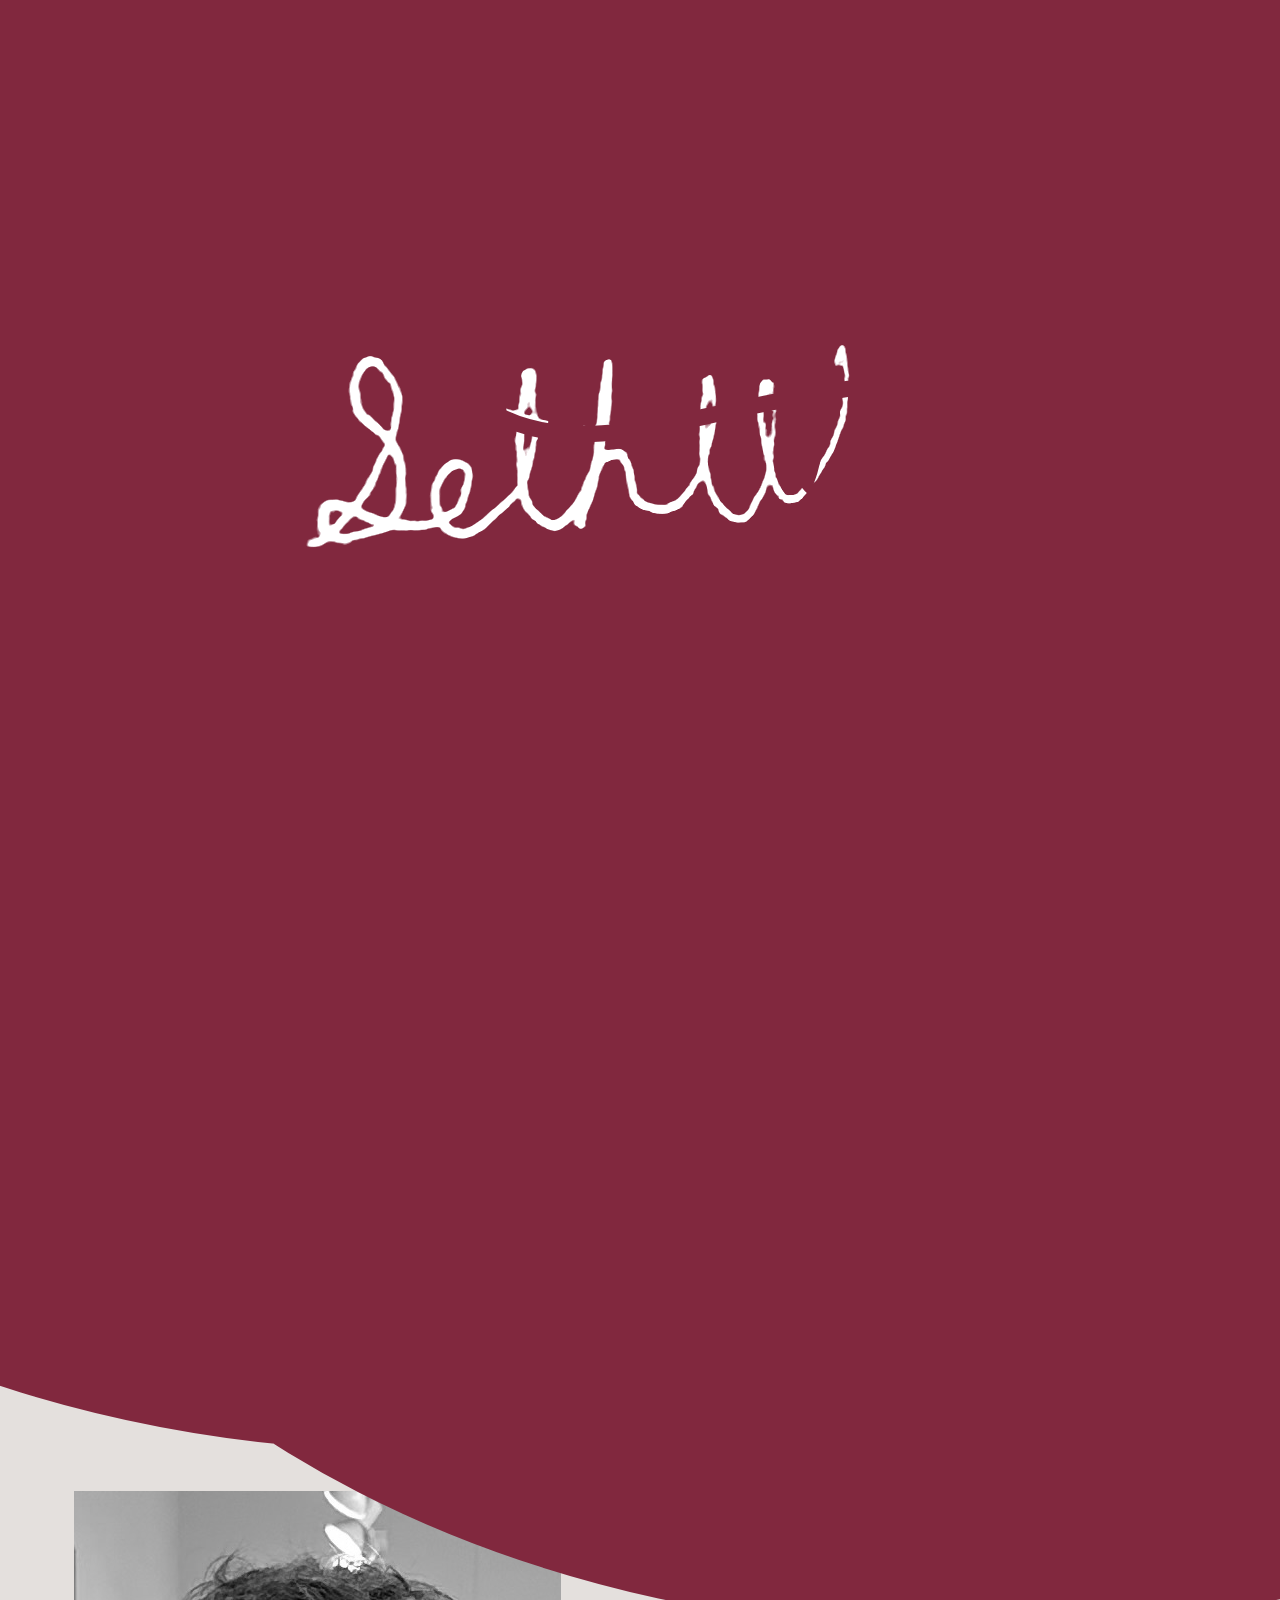
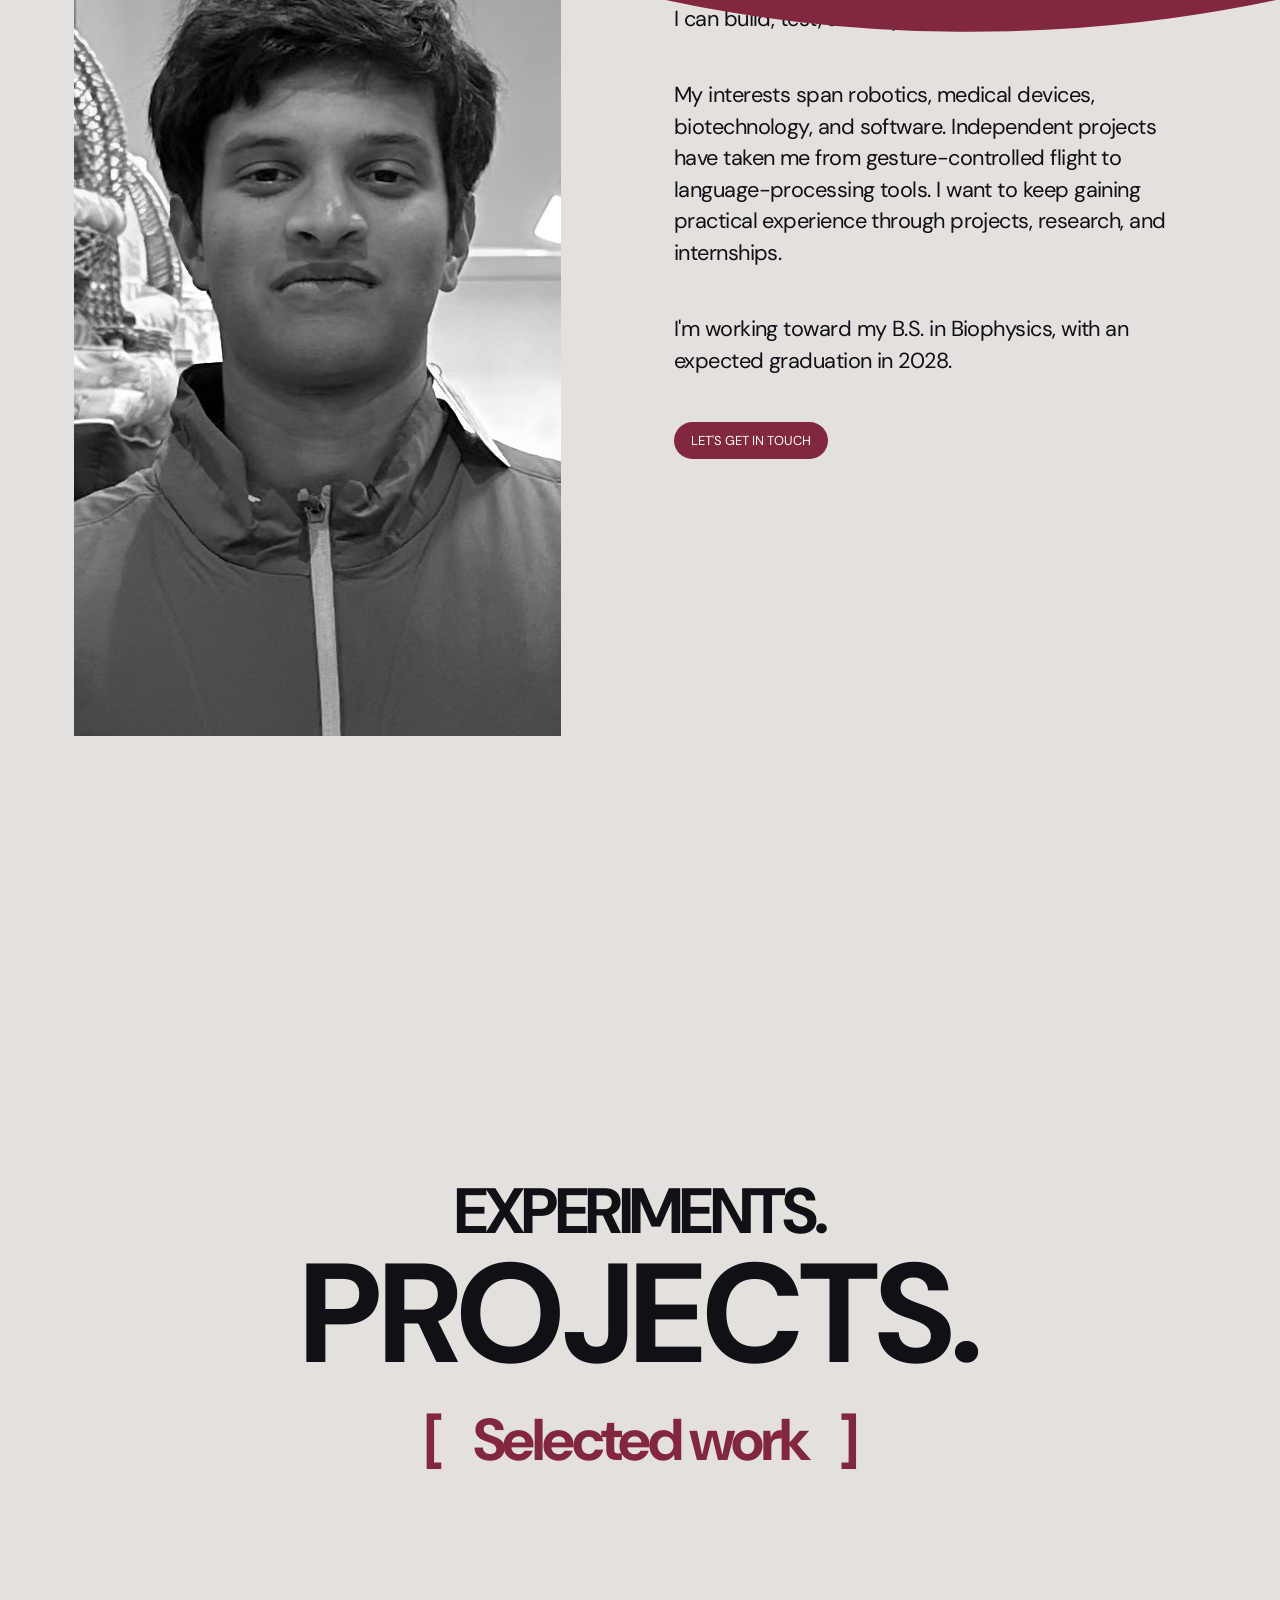
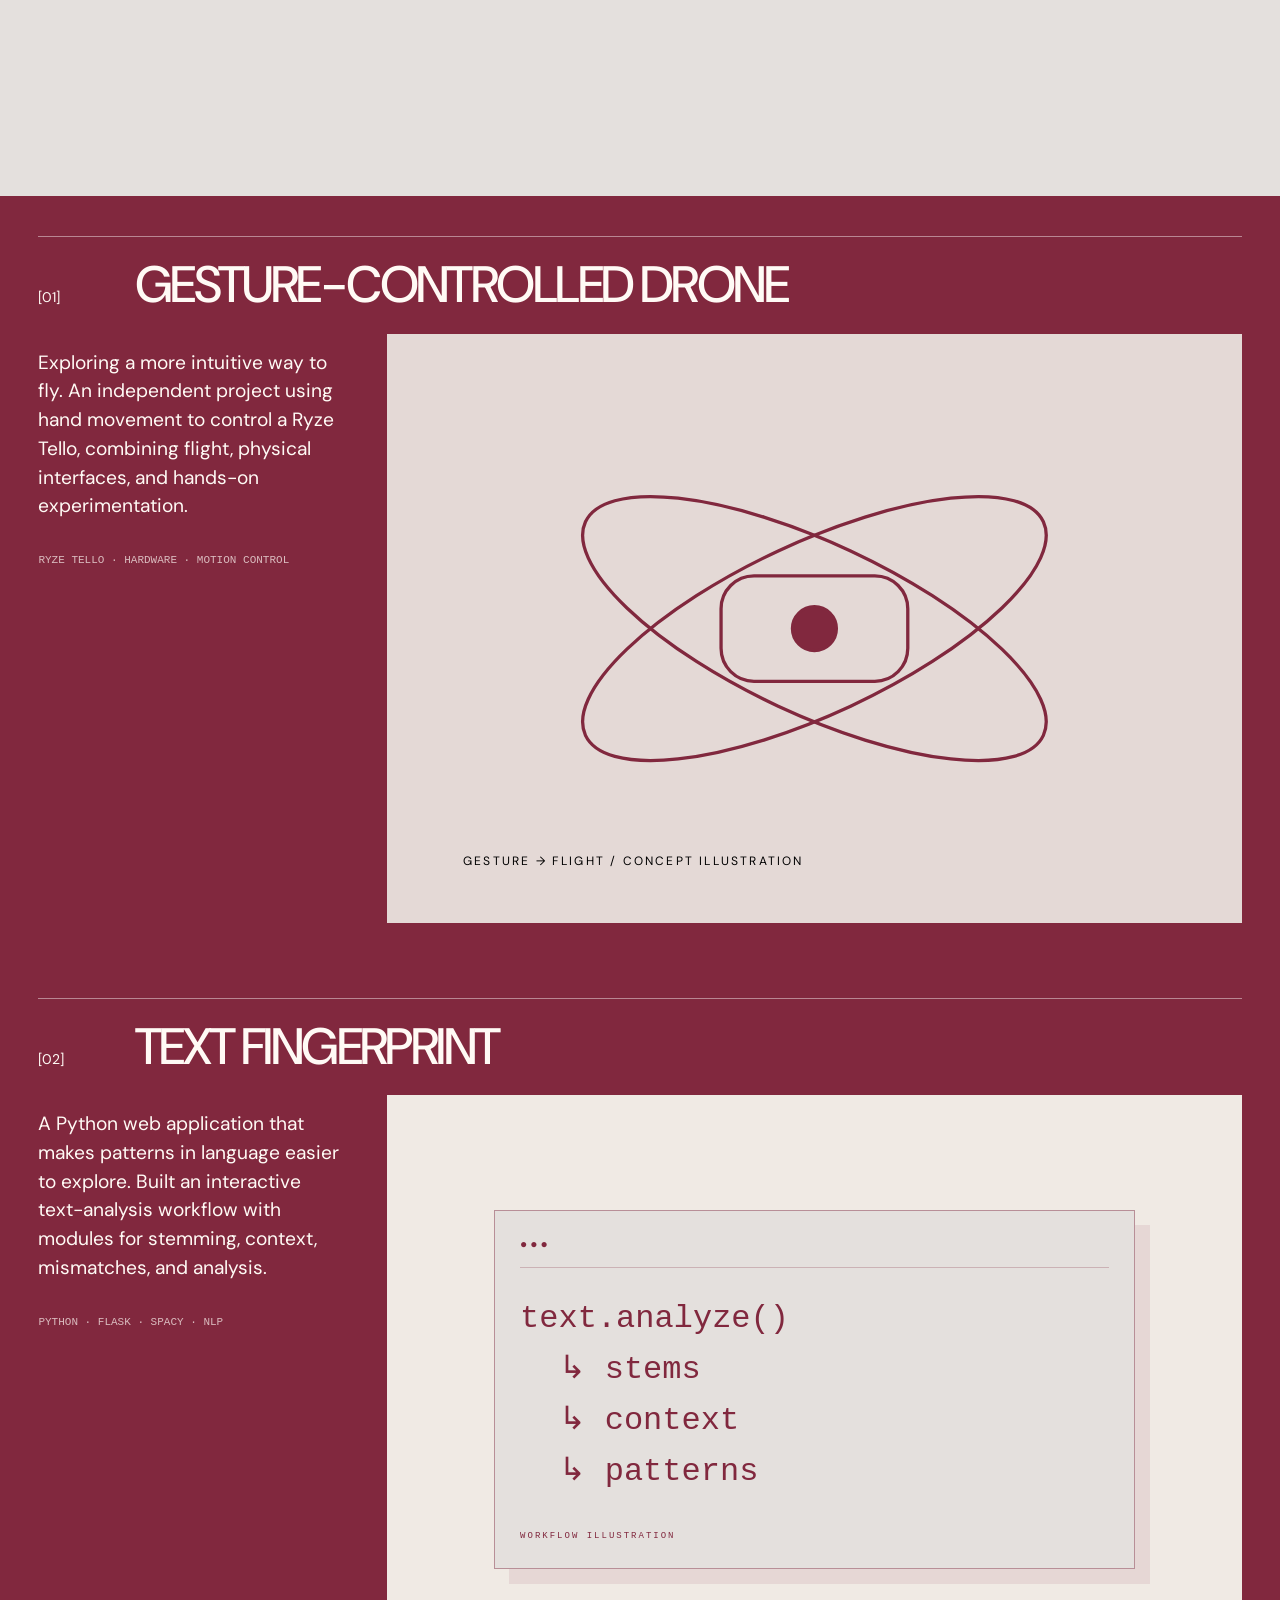
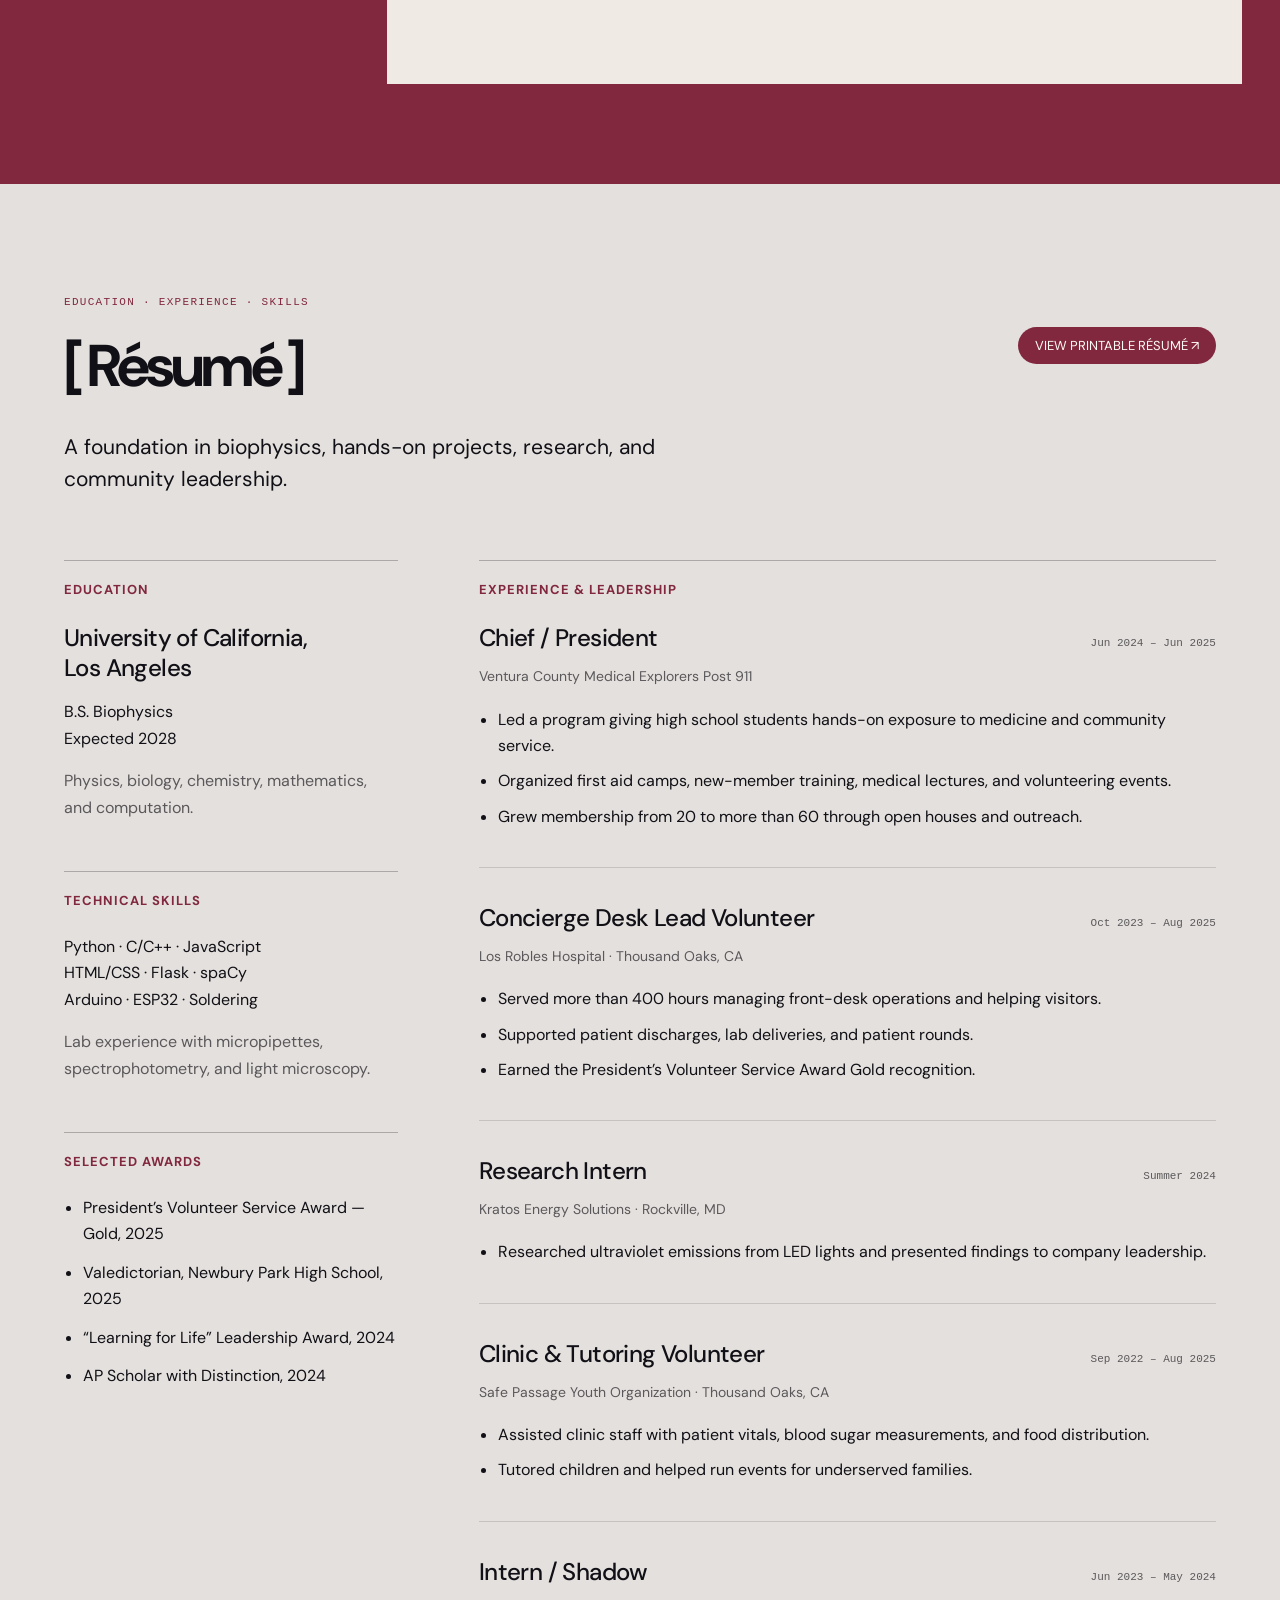
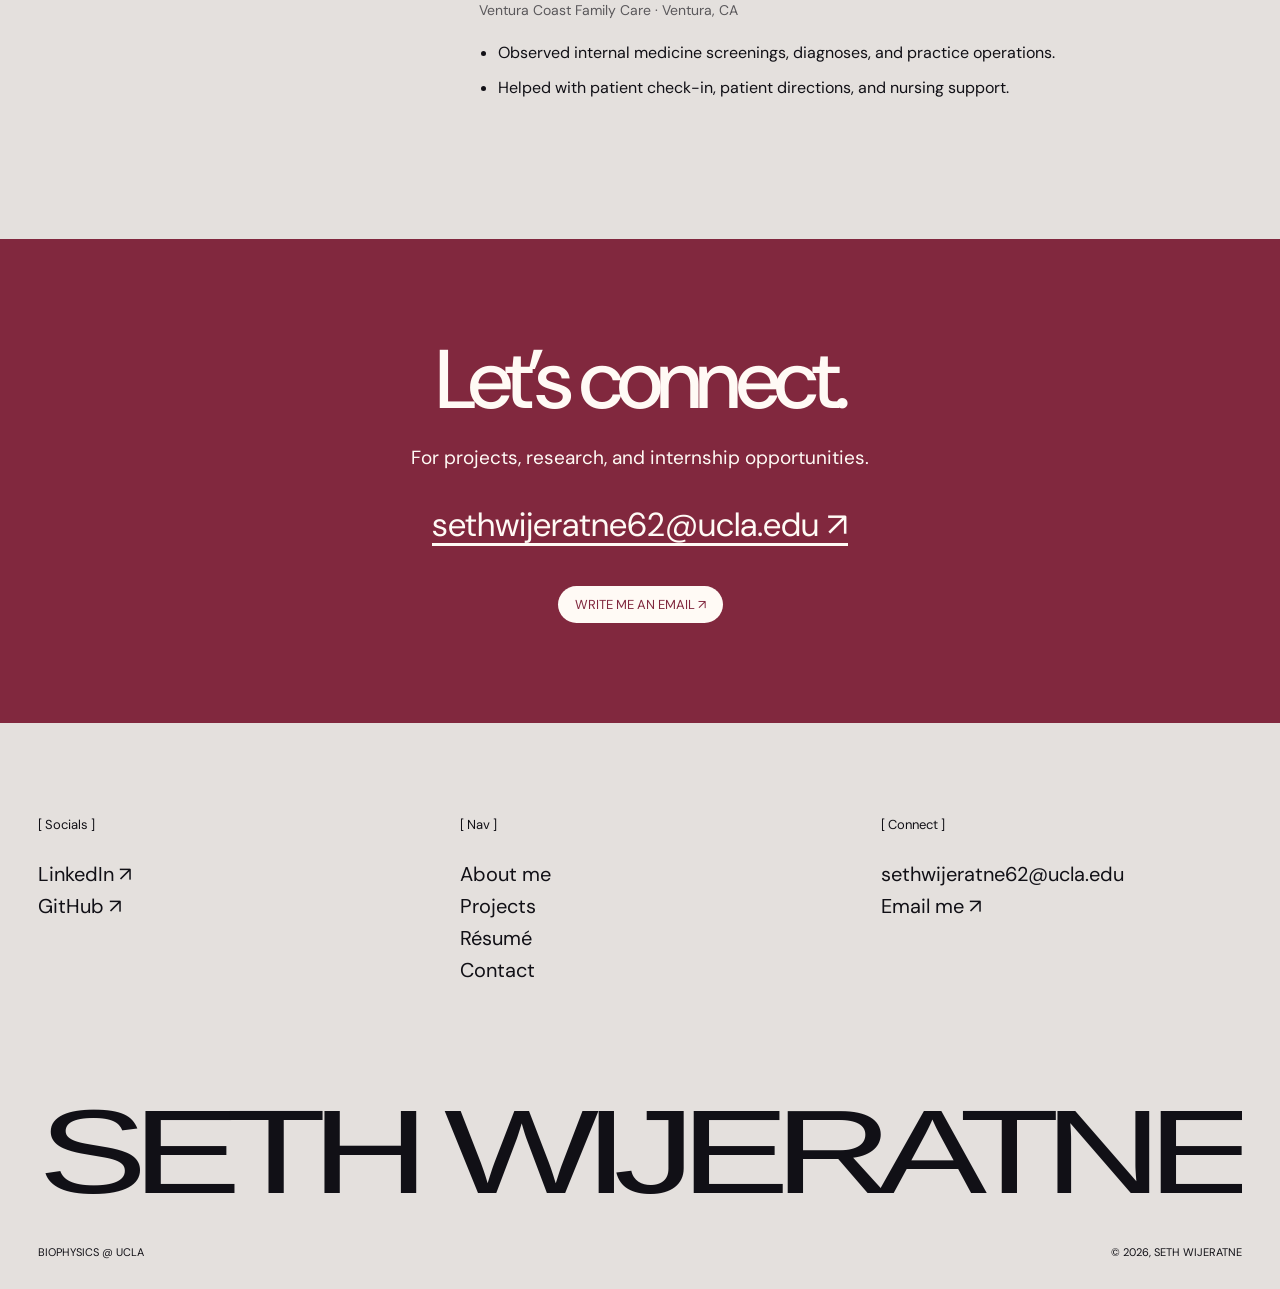
==== commit 1d3baf5c: "Publish Mk 2: résumé section and direct email contact" ====
--- a/index.html
+++ b/index.html
@@ -1 +1 @@
-<!doctype html><html lang="en"><head><meta charset="utf-8"><meta name="viewport" content="width=device-width,initial-scale=1"><meta name="theme-color" content="#e4e0dd"><meta name="description" content="Seth Wijeratne — Biophysics at UCLA. Projects across hardware, software, physics and biology."><title>Seth Wijeratne | Biophysics @ UCLA</title><link rel="stylesheet" href="portfolio.css"></head><body><a class="skip" href="#about">Skip animation and content intro</a><div class="opening" aria-hidden="true"><svg class="cover-svg" viewBox="0 0 1000 1000" preserveAspectRatio="none"><path d="M40 130 C260 -80 500 50 230 350 S-110 780 290 440 S880 -80 700 240 S80 1080 500 710 S1100 40 860 560 S690 1200 1050 800"/></svg><div class="opening-signature"><svg class="real-signature" viewBox="120 1450 2820 1040" role="img" aria-label="Seth W. handwritten signature"><defs><filter id="ink-hero" color-interpolation-filters="sRGB"><fecolormatrix type="matrix" values="0 0 0 0 .506 0 0 0 0 .157 0 0 0 0 .243 -.333 -.333 -.333 0 1"></fecolormatrix><fecomponenttransfer><fefunca type="linear" slope="5" intercept="-2.4"></fefunca></fecomponenttransfer></filter><mask id="write-hero" maskUnits="userSpaceOnUse" x="0" y="1400" width="3021" height="1100"><g fill="none" stroke="white" stroke-width="150" stroke-linecap="round" stroke-linejoin="round"><path d="M200 2340 C410 2290 590 2080 550 1790 C530 1510 300 1580 390 1810 C440 1950 610 1920 555 2150 C520 2350 250 2390 260 2240 C265 2150 430 2290 700 2270" pathLength="1" class="ink-trace" style="--delay:0.0s"></path><path d="M700 2270 C870 2150 900 2000 810 2030 C650 2060 660 2350 820 2300 C940 2250 1100 2160 1090 1690 C1080 1610 1010 2210 1110 2260 C1240 2390 1370 2200 1400 1650 C1390 1560 1350 2120 1390 2200 C1440 1910 1510 1960 1535 2080 C1550 2220 1730 2260 1790 2110 C1830 2000 1850 1600 1820 1710 C1780 1950 1790 2250 1880 2250 C2020 2270 2080 1960 2060 1730 C2010 1510 1980 1980 2110 2150 C2300 2420 2390 1900 2350 1570" pathLength="1" class="ink-trace" style="--delay:1.05s"></path></g><path d="M940 1820 C1250 2000 1690 1850 2050 1780 C2430 1700 2750 1690 2860 1600" stroke="black" fill="none" stroke-width="65" stroke-linecap="round"></path></mask><mask id="finish-line" maskUnits="userSpaceOnUse" x="0" y="1400" width="3021" height="1100"><path d="M940 1820 C1250 2000 1690 1850 2050 1780 C2430 1700 2750 1690 2860 1600" stroke="white" fill="none" stroke-width="110" stroke-linecap="round" pathLength="1" class="ink-trace final-stroke"></path></mask></defs><g mask="url(#write-hero)"><image href="signature-photo.jpeg" x="0" y="0" width="3021" height="3221" filter="url(#ink-hero)"></image></g><g mask="url(#finish-line)"><image href="signature-photo.jpeg" x="0" y="0" width="3021" height="3221" filter="url(#ink-hero)"></image></g></svg></div></div><header class="header"><button class="brand" aria-label="Back to top"><svg viewBox="0 0 1400 150" aria-hidden="true"><text x="0" y="124" textLength="1400" lengthAdjust="spacingAndGlyphs">SETH WIJERATNE</text></svg></button><a class="button contact-button" href="#contact">Contact</a></header><main><section class="hero"><div class="hero-cutout"><img src="seth-hero-cutout.png" width="866" height="1536" alt="Seth Wijeratne in a white T-shirt" fetchpriority="high"></div><div class="hero-labels"><span class="label-pill">Biophysics @ UCLA</span><div class="location">Physics • Biology • Building<br>Based in Los Angeles <span class="globe">◎</span></div></div></section><section id="about" class="about"><div class="intro-copy"><h1 data-roll>Scientifically curious.<br>Driven to build.</h1><p data-lines>Bringing scientific understanding and practical skills together to build useful things across hardware and software.</p></div><div class="about-profile"><div class="portrait-wrap"><img src="seth-portrait.jpeg" width="872" height="845" alt="Seth Wijeratne wearing a gray vest" loading="lazy"></div><div class="about-copy"><h2 class="bracket"><span>[</span> About me <span>]</span></h2><p data-lines>I'm Seth Wijeratne, a biophysics student at UCLA. I'm interested in the connections between physics, biology, and engineering — and in turning what I learn into things I can build, test, and improve.</p><p data-lines>My interests span robotics, medical devices, biotechnology, and software. Independent projects have taken me from gesture-controlled flight to language-processing tools. I want to keep gaining practical experience through projects, research, and internships.</p><p data-lines>I'm working toward my B.S. in Biophysics, with an expected graduation in 2028.</p><a class="button" href="https://www.linkedin.com/in/seth-wijeratne-663b312ba/" target="_blank" rel="noopener noreferrer">Let's get in touch</a></div></div></section><div class="work-transition"><section class="work-title"><p data-roll>Experiments.<strong>Projects.</strong></p><h2 class="bracket"><span>[</span> Selected work <span>]</span></h2></section><svg class="section-sweep" viewBox="0 0 1000 1000" preserveAspectRatio="none" aria-hidden="true"><path d="M40 130 C260 -80 500 50 230 350 S-110 780 290 440 S880 -80 700 240 S80 1080 500 710 S1100 40 860 560 S690 1200 1050 800"/></svg></div><section id="work" class="services"><div class="service-list"><article class="service"><div class="service-row"><span>[01]</span><h3>Gesture-controlled drone</h3></div><div class="service-visual"><div class="service-description"><p>Exploring a more intuitive way to fly. An independent project using hand movement to control a Ryze Tello, combining flight, physical interfaces, and hands-on experimentation.</p><p class="tools">Ryze Tello · Hardware · Motion control</p></div><div class="service-image"><svg viewBox="0 0 700 500" role="img" aria-label="Concept illustration of a gesture-controlled drone"><g fill="none" stroke="currentColor" stroke-width="3"><ellipse cx="350" cy="250" rx="230" ry="78" transform="rotate(25 350 250)"/><ellipse cx="350" cy="250" rx="230" ry="78" transform="rotate(-25 350 250)"/><rect x="265" y="202" width="170" height="96" rx="30"/><circle cx="350" cy="250" r="20" fill="currentColor"/></g><text x="30" y="465" font-size="11" letter-spacing="2">GESTURE → FLIGHT / CONCEPT ILLUSTRATION</text></svg></div></div></article><article class="service"><div class="service-row"><span>[02]</span><h3>Text Fingerprint</h3></div><div class="service-visual"><div class="service-description"><p>A Python web application that makes patterns in language easier to explore. Built an interactive text-analysis workflow with modules for stemming, context, mismatches, and analysis.</p><p class="tools">Python · Flask · spaCy · NLP</p></div><div class="service-image software-art"><div class="terminal"><div>● ● ●</div><pre>text.analyze()<br>  ↳ stems<br>  ↳ context<br>  ↳ patterns</pre><span>WORKFLOW ILLUSTRATION</span></div></div></div></article></div></section><section id="interests" class="interests"><h2 class="bracket"><span>[</span> More about me <span>]</span></h2><p class="interest-intro" data-random>The interests and hobbies<br>that shape who I am.</p><div class="orbit-layout"><div class="orbit-info"><div class="counter"><span id="count">01</span><i></i><span>03</span></div><div class="interest-content" aria-live="polite"><h3 id="interest-title">Basketball</h3><p id="interest-description">I enjoy the game and the process of getting better: breaking down mechanics, finding a rhythm, and putting in the repetitions.</p></div><div class="orbit-buttons"><button aria-label="Previous interest" id="previous">←</button><button aria-label="Next interest" id="next">→</button></div></div><div class="orbit-stage"><div class="orbit-card active" data-card="0"><img src="seth-hero.jpeg" width="866" height="1536" alt="Seth in a basketball league T-shirt" loading="lazy"><span>Basketball</span></div><div class="orbit-card" data-card="1"><div class="orbit-graphic">↗</div><span>Building things</span></div><div class="orbit-card" data-card="2"><div class="orbit-graphic science">✳</div><span>Across disciplines</span></div></div></div></section><section class="foundations"><h2 data-random>Learning<br>& building.</h2><p data-lines>A growing foundation across software, hardware, service, and leadership.</p><div class="skill-grid"><article><h3>Software</h3><p>Python, C/C++, JavaScript, HTML/CSS, Flask, and spaCy.</p></article><article><h3>Hardware</h3><p>Arduino and ESP32, soldering, drone projects, and electronics.</p></article><article><h3>Service</h3><p>200+ hours as a hospital concierge, clinic volunteering, and Explorers leadership.</p></article></div></section><section id="contact" class="contact-section"><div class="contact-pin"><div class="contact-words" aria-hidden="true"></div><div class="contact-content"><h2>Contact</h2><p>Let's connect about projects, research,<br>and internship opportunities.</p><a class="button light" href="https://www.linkedin.com/in/seth-wijeratne-663b312ba/" target="_blank" rel="noopener noreferrer">Let's chat ↗</a></div></div></section></main><footer><div class="footer-inner"><div class="footer-cols"><div><p>[ Socials ]</p><a href="https://www.linkedin.com/in/seth-wijeratne-663b312ba/" target="_blank" rel="noopener noreferrer">LinkedIn ↗</a><a href="https://github.com/sethwijeratne62" target="_blank" rel="noopener noreferrer">GitHub ↗</a></div><div><p>[ Nav ]</p><a href="#about">About me</a><a href="#work">Projects</a><a href="#interests">Interests</a><a href="#contact">Contact</a></div><div><p>[ Connect ]</p><a href="https://www.linkedin.com/in/seth-wijeratne-663b312ba/" target="_blank" rel="noopener noreferrer">Seth Wijeratne</a><button id="replay">Replay introduction ↗</button></div></div><div class="footer-wordmark"><svg viewBox="0 0 1400 150" aria-hidden="true"><text x="0" y="124" textLength="1400" lengthAdjust="spacingAndGlyphs">SETH WIJERATNE</text></svg></div><div class="footer-bottom"><span>Biophysics @ UCLA</span><span>© 2026, Seth Wijeratne</span></div></div></footer><script src="gsap.min.js"></script><script src="ScrollTrigger.min.js"></script><script src="SplitText.min.js"></script><script src="lenis.min.js"></script><script src="portfolio.js"></script></body></html>+<!doctype html><html lang="en"><head><meta charset="utf-8"><meta name="viewport" content="width=device-width,initial-scale=1"><meta name="theme-color" content="#e4e0dd"><meta name="description" content="Seth Wijeratne — Biophysics at UCLA. Projects across hardware, software, physics and biology."><title>Seth Wijeratne | Biophysics @ UCLA</title><link rel="stylesheet" href="portfolio.css"></head><body><a class="skip" href="#about">Skip animation and content intro</a><div class="opening" aria-hidden="true"><svg class="cover-svg" viewBox="0 0 1000 1000" preserveAspectRatio="none"><path d="M40 130 C260 -80 500 50 230 350 S-110 780 290 440 S880 -80 700 240 S80 1080 500 710 S1100 40 860 560 S690 1200 1050 800"/></svg><div class="opening-signature"><svg class="real-signature" viewBox="120 1450 2820 1040" role="img" aria-label="Seth W. handwritten signature"><defs><filter id="ink-hero" color-interpolation-filters="sRGB"><fecolormatrix type="matrix" values="0 0 0 0 .506 0 0 0 0 .157 0 0 0 0 .243 -.333 -.333 -.333 0 1"></fecolormatrix><fecomponenttransfer><fefunca type="linear" slope="5" intercept="-2.4"></fefunca></fecomponenttransfer></filter><mask id="write-hero" maskUnits="userSpaceOnUse" x="0" y="1400" width="3021" height="1100"><g fill="none" stroke="white" stroke-width="150" stroke-linecap="round" stroke-linejoin="round"><path d="M200 2340 C410 2290 590 2080 550 1790 C530 1510 300 1580 390 1810 C440 1950 610 1920 555 2150 C520 2350 250 2390 260 2240 C265 2150 430 2290 700 2270" pathLength="1" class="ink-trace" style="--delay:0.0s"></path><path d="M700 2270 C870 2150 900 2000 810 2030 C650 2060 660 2350 820 2300 C940 2250 1100 2160 1090 1690 C1080 1610 1010 2210 1110 2260 C1240 2390 1370 2200 1400 1650 C1390 1560 1350 2120 1390 2200 C1440 1910 1510 1960 1535 2080 C1550 2220 1730 2260 1790 2110 C1830 2000 1850 1600 1820 1710 C1780 1950 1790 2250 1880 2250 C2020 2270 2080 1960 2060 1730 C2010 1510 1980 1980 2110 2150 C2300 2420 2390 1900 2350 1570" pathLength="1" class="ink-trace" style="--delay:1.05s"></path></g><path d="M940 1820 C1250 2000 1690 1850 2050 1780 C2430 1700 2750 1690 2860 1600" stroke="black" fill="none" stroke-width="65" stroke-linecap="round"></path></mask><mask id="finish-line" maskUnits="userSpaceOnUse" x="0" y="1400" width="3021" height="1100"><path d="M940 1820 C1250 2000 1690 1850 2050 1780 C2430 1700 2750 1690 2860 1600" stroke="white" fill="none" stroke-width="110" stroke-linecap="round" pathLength="1" class="ink-trace final-stroke"></path></mask></defs><g mask="url(#write-hero)"><image href="signature-photo.jpeg" x="0" y="0" width="3021" height="3221" filter="url(#ink-hero)"></image></g><g mask="url(#finish-line)"><image href="signature-photo.jpeg" x="0" y="0" width="3021" height="3221" filter="url(#ink-hero)"></image></g></svg></div></div><header class="header"><button class="brand" aria-label="Back to top"><svg viewBox="0 0 1400 150" aria-hidden="true"><text x="0" y="124" textLength="1400" lengthAdjust="spacingAndGlyphs">SETH WIJERATNE</text></svg></button><a class="button contact-button" href="mailto:sethwijeratne62@ucla.edu">Contact</a></header><main><section class="hero"><div class="hero-cutout"><img src="seth-hero-cutout.png" width="866" height="1536" alt="Seth Wijeratne in a white T-shirt" fetchpriority="high"></div><div class="hero-labels"><span class="label-pill">Biophysics @ UCLA</span><div class="location">Physics • Biology • Building<br>Based in Los Angeles <span class="globe">◎</span></div></div></section><section id="about" class="about"><div class="intro-copy"><h1 data-roll>Scientifically curious.<br>Driven to build.</h1><p data-lines>Bringing scientific understanding and practical skills together to build useful things across hardware and software.</p></div><div class="about-profile"><div class="portrait-wrap"><img src="seth-portrait.jpeg" width="872" height="845" alt="Seth Wijeratne wearing a gray vest" loading="lazy"></div><div class="about-copy"><h2 class="bracket"><span>[</span> About me <span>]</span></h2><p data-lines>I'm Seth Wijeratne, a biophysics student at UCLA. I'm interested in the connections between physics, biology, and engineering — and in turning what I learn into things I can build, test, and improve.</p><p data-lines>My interests span robotics, medical devices, biotechnology, and software. Independent projects have taken me from gesture-controlled flight to language-processing tools. I want to keep gaining practical experience through projects, research, and internships.</p><p data-lines>I'm working toward my B.S. in Biophysics, with an expected graduation in 2028.</p><a class="button" href="mailto:sethwijeratne62@ucla.edu">Let's get in touch</a></div></div></section><div class="work-transition"><section class="work-title"><p data-roll>Experiments.<strong>Projects.</strong></p><h2 class="bracket"><span>[</span> Selected work <span>]</span></h2></section><svg class="section-sweep" viewBox="0 0 1000 1000" preserveAspectRatio="none" aria-hidden="true"><path d="M40 130 C260 -80 500 50 230 350 S-110 780 290 440 S880 -80 700 240 S80 1080 500 710 S1100 40 860 560 S690 1200 1050 800"/></svg></div><section id="work" class="services"><div class="service-list"><article class="service"><div class="service-row"><span>[01]</span><h3>Gesture-controlled drone</h3></div><div class="service-visual"><div class="service-description"><p>Exploring a more intuitive way to fly. An independent project using hand movement to control a Ryze Tello, combining flight, physical interfaces, and hands-on experimentation.</p><p class="tools">Ryze Tello · Hardware · Motion control</p></div><div class="service-image"><svg viewBox="0 0 700 500" role="img" aria-label="Concept illustration of a gesture-controlled drone"><g fill="none" stroke="currentColor" stroke-width="3"><ellipse cx="350" cy="250" rx="230" ry="78" transform="rotate(25 350 250)"/><ellipse cx="350" cy="250" rx="230" ry="78" transform="rotate(-25 350 250)"/><rect x="265" y="202" width="170" height="96" rx="30"/><circle cx="350" cy="250" r="20" fill="currentColor"/></g><text x="30" y="465" font-size="11" letter-spacing="2">GESTURE → FLIGHT / CONCEPT ILLUSTRATION</text></svg></div></div></article><article class="service"><div class="service-row"><span>[02]</span><h3>Text Fingerprint</h3></div><div class="service-visual"><div class="service-description"><p>A Python web application that makes patterns in language easier to explore. Built an interactive text-analysis workflow with modules for stemming, context, mismatches, and analysis.</p><p class="tools">Python · Flask · spaCy · NLP</p></div><div class="service-image software-art"><div class="terminal"><div>● ● ●</div><pre>text.analyze()<br>  ↳ stems<br>  ↳ context<br>  ↳ patterns</pre><span>WORKFLOW ILLUSTRATION</span></div></div></div></article></div></section><section id="resume" class="resume-section" aria-labelledby="resume-heading"><div class="resume-top"><div><span class="resume-label">Education · Experience · Skills</span><h2 id="resume-heading" class="bracket"><span>[</span> Résumé <span>]</span></h2></div><a class="button resume-button" href="resume.html" target="_blank" rel="noopener">View printable résumé ↗</a></div><p class="resume-summary">A foundation in biophysics, hands-on projects, research, and community leadership.</p><div class="resume-layout"><aside class="resume-sidebar"><section aria-labelledby="education-heading"><h3 id="education-heading">Education</h3><h4>University of California,<br>Los Angeles</h4><p>B.S. Biophysics<br>Expected 2028</p><p class="resume-muted">Physics, biology, chemistry, mathematics, and computation.</p></section><section aria-labelledby="skills-heading"><h3 id="skills-heading">Technical skills</h3><p>Python · C/C++ · JavaScript<br>HTML/CSS · Flask · spaCy<br>Arduino · ESP32 · Soldering</p><p class="resume-muted">Lab experience with micropipettes, spectrophotometry, and light microscopy.</p></section><section aria-labelledby="awards-heading"><h3 id="awards-heading">Selected awards</h3><ul><li>President’s Volunteer Service Award — Gold, 2025</li><li>Valedictorian, Newbury Park High School, 2025</li><li>“Learning for Life” Leadership Award, 2024</li><li>AP Scholar with Distinction, 2024</li></ul></section></aside><div class="resume-experience"><h3>Experience & leadership</h3><article class="resume-role"><div class="resume-role-top"><h4>Chief / President</h4><span>Jun 2024 – Jun 2025</span></div><p class="resume-org">Ventura County Medical Explorers Post 911</p><ul><li>Led a program giving high school students hands-on exposure to medicine and community service.</li><li>Organized first aid camps, new-member training, medical lectures, and volunteering events.</li><li>Grew membership from 20 to more than 60 through open houses and outreach.</li></ul></article><article class="resume-role"><div class="resume-role-top"><h4>Concierge Desk Lead Volunteer</h4><span>Oct 2023 – Aug 2025</span></div><p class="resume-org">Los Robles Hospital · Thousand Oaks, CA</p><ul><li>Served more than 400 hours managing front-desk operations and helping visitors.</li><li>Supported patient discharges, lab deliveries, and patient rounds.</li><li>Earned the President’s Volunteer Service Award Gold recognition.</li></ul></article><article class="resume-role"><div class="resume-role-top"><h4>Research Intern</h4><span>Summer 2024</span></div><p class="resume-org">Kratos Energy Solutions · Rockville, MD</p><ul><li>Researched ultraviolet emissions from LED lights and presented findings to company leadership.</li></ul></article><article class="resume-role"><div class="resume-role-top"><h4>Clinic & Tutoring Volunteer</h4><span>Sep 2022 – Aug 2025</span></div><p class="resume-org">Safe Passage Youth Organization · Thousand Oaks, CA</p><ul><li>Assisted clinic staff with patient vitals, blood sugar measurements, and food distribution.</li><li>Tutored children and helped run events for underserved families.</li></ul></article><article class="resume-role"><div class="resume-role-top"><h4>Intern / Shadow</h4><span>Jun 2023 – May 2024</span></div><p class="resume-org">Ventura Coast Family Care · Ventura, CA</p><ul><li>Observed internal medicine screenings, diagnoses, and practice operations.</li><li>Helped with patient check-in, patient directions, and nursing support.</li></ul></article></div></div></section><section id="contact" class="contact-section"><div class="contact-content"><h2>Let’s connect.</h2><p>For projects, research, and internship opportunities.</p><a class="contact-email" href="mailto:sethwijeratne62@ucla.edu">sethwijeratne62@ucla.edu ↗</a><a class="button light" href="mailto:sethwijeratne62@ucla.edu">Write me an email ↗</a></div></section></main><footer><div class="footer-inner"><div class="footer-cols"><div><p>[ Socials ]</p><a href="https://www.linkedin.com/in/seth-wijeratne-663b312ba/" target="_blank" rel="noopener noreferrer">LinkedIn ↗</a><a href="https://github.com/sethwijeratne62" target="_blank" rel="noopener noreferrer">GitHub ↗</a></div><div><p>[ Nav ]</p><a href="#about">About me</a><a href="#work">Projects</a><a href="#resume">Résumé</a><a href="mailto:sethwijeratne62@ucla.edu">Contact</a></div><div><p>[ Connect ]</p><a href="mailto:sethwijeratne62@ucla.edu">sethwijeratne62@ucla.edu</a><a href="mailto:sethwijeratne62@ucla.edu">Email me ↗</a></div></div><div class="footer-wordmark"><svg viewBox="0 0 1400 150" aria-hidden="true"><text x="0" y="124" textLength="1400" lengthAdjust="spacingAndGlyphs">SETH WIJERATNE</text></svg></div><div class="footer-bottom"><span>Biophysics @ UCLA</span><span>© 2026, Seth Wijeratne</span></div></div></footer><script src="gsap.min.js"></script><script src="ScrollTrigger.min.js"></script><script src="SplitText.min.js"></script><script src="lenis.min.js"></script><script src="portfolio.js"></script></body></html>
--- a/portfolio.css
+++ b/portfolio.css
@@ -1,2 +1,8 @@
 @import url('https://fonts.googleapis.com/css2?family=DM+Sans:wght@400;500;600;700&display=swap');
 :root{--paper:#e4e0dd;--ink:#111016;--accent:#81283e;--light:#fffaf5;--ease:cubic-bezier(.625,.05,0,1)}*{box-sizing:border-box}html{scrollbar-width:none}::-webkit-scrollbar{display:none}body{margin:0;background:var(--paper);color:var(--ink);font-family:'DM Sans',Arial,sans-serif;overflow-x:hidden}a{color:inherit;text-decoration:none}button{font:inherit;cursor:pointer;color:inherit;border:0;background:none;padding:0}img{display:block;max-width:100%}a:focus-visible,button:focus-visible{outline:3px solid currentColor;outline-offset:7px}::selection{background:var(--accent);color:var(--light)}.skip{position:fixed;top:-100px;z-index:300;padding:12px;background:var(--paper)}.skip:focus{top:10px}.header{position:fixed;z-index:40;top:0;width:100%;padding:20px 2.8%;display:flex;align-items:start;justify-content:space-between;pointer-events:none;color:var(--ink)}.brand{position:relative;width:100%;margin-top:80px;transform-origin:top left;pointer-events:auto}.brand svg{display:block;width:100%;height:auto;overflow:visible}.brand text,.footer-wordmark text{fill:currentColor;font-family:Arial,sans-serif;font-weight:500;font-size:138px;letter-spacing:-13px}.contact-button{position:absolute;top:20px;right:2.8%;pointer-events:auto}.button{display:inline-block;border-radius:50px;padding:10px 17px;background:var(--accent);color:var(--light);font-size:13px;text-transform:uppercase;position:relative;overflow:hidden;transition:transform .45s var(--ease),background .45s}.button:hover{background:var(--ink);transform:scale(.96)}.button:after{content:'';position:absolute;left:-10%;top:50%;width:120%;height:3px;background:currentColor;transform:rotate(-18deg) scaleX(0);transition:transform .6s var(--ease);transform-origin:left}.button:hover:after{transform:rotate(-18deg) scaleX(1)}.hero{height:100svh;min-height:650px;position:relative;overflow:hidden}.hero-cutout{position:absolute;bottom:0;left:25%;width:50%;height:79%;display:flex;justify-content:center;align-items:end;will-change:transform}.hero-cutout img{height:100%;width:100%;object-fit:contain;object-position:center bottom;filter:grayscale(1)}.hero-labels{position:absolute;left:2.8%;right:2.8%;bottom:28px;display:flex;align-items:end;justify-content:space-between;font-size:13px;text-transform:uppercase;line-height:1.2}.label-pill{border:1px solid;border-radius:30px;padding:5px 9px}.location{text-align:right;padding-right:50px;position:relative}.globe{position:absolute;right:0;font-size:38px;top:-6px;animation:rotate 14s linear infinite}.opening{position:fixed;inset:0;z-index:100;pointer-events:all;color:var(--accent)}.cover-svg{width:100%;height:100%;position:absolute;inset:0;overflow:visible}.cover-svg path{fill:none;stroke:var(--accent);stroke-width:1550;stroke-linecap:round;stroke-linejoin:round}.opening-signature{position:absolute;width:min(700px,70vw);left:50%;top:50%;transform:translate(-50%,-50%)}.real-signature{width:100%;height:auto;display:block;filter:brightness(0) invert(1)}.ink-trace{stroke-dasharray:1;stroke-dashoffset:1}.about{padding:100px 2.8% 140px}.intro-copy{margin-bottom:130px;max-width:1000px}h1{font-size:clamp(45px,6.4vw,95px);font-weight:700;line-height:.99;text-transform:uppercase;letter-spacing:-.055em;margin:0}.intro-copy>p{max-width:490px;font-size:20px;line-height:1.4;margin:25px 0}.about-profile{display:grid;grid-template-columns:43% 47%;gap:10%;align-items:start;padding:0 3.2%}.portrait-wrap{margin-top:90px;overflow:hidden}.portrait-wrap img{width:100%;aspect-ratio:.76;object-fit:cover;object-position:center 40%;filter:grayscale(1)}.bracket{font-size:clamp(32px,4.6vw,70px);font-weight:700;letter-spacing:-.055em;line-height:1.05;margin:0 0 45px;white-space:nowrap;display:flex;gap:.12em}.bracket span{display:inline-block}.about-copy p{font-size:clamp(17px,1.7vw,26px);letter-spacing:-.025em;line-height:1.45;margin:0 0 45px}.work-transition{position:relative;overflow:hidden}.work-title{height:100svh;min-height:650px;display:flex;flex-direction:column;align-items:center;justify-content:center;text-align:center}.work-title>p{font-size:5vw;font-weight:700;line-height:1;text-transform:uppercase;letter-spacing:-.055em;margin:0 0 25px}.work-title strong{display:block;font-size:11vw;font-weight:700}.work-title .bracket{color:var(--accent);margin:0}.section-sweep{position:absolute;inset:0;width:100%;height:100%;pointer-events:none;overflow:visible}.section-sweep path{fill:none;stroke:var(--accent);stroke-linecap:round;stroke-linejoin:round;stroke-width:0}.services{background:var(--accent);color:var(--light);padding:30px 3% 80px}.service-row{border-top:1px solid #ffffff70;display:flex;align-items:baseline;gap:3%;padding:20px 0}.service-row>span{font-size:14px;width:5%}.service-row h3{font-size:clamp(28px,4vw,61px);letter-spacing:-.05em;line-height:1.1;text-transform:uppercase;font-weight:500;margin:0}.service-visual{position:relative;display:flex;overflow:hidden;min-height:0;height:65vh}.service-description{width:27%;padding:10px 25px 0 0;font-size:clamp(15px,1.5vw,23px);line-height:1.5}.service-description p{margin:0 0 30px}.service-description .tools{font:11px/1.7 monospace;text-transform:uppercase;opacity:.7}.service-image{position:absolute;left:29%;width:71%;top:0;height:100%;background:#e4d9d6;color:var(--accent);display:grid;place-items:center;overflow:hidden}.service-image>svg{width:90%;max-height:100%}.software-art{background:#f0eae4}.terminal{border:1px solid #81283e70;width:75%;padding:25px;background:#e4e0dd;box-shadow:15px 15px 0 #81283e18}.terminal>div{color:var(--accent);border-bottom:1px solid #81283e40;padding-bottom:15px;font-size:12px}.terminal pre{font:clamp(15px,2.5vw,36px)/1.6 monospace;margin:25px 0}.terminal>span{font:9px monospace;letter-spacing:2px}.interests{padding:130px 3% 100px;overflow:hidden}.interest-intro{font-size:5vw;line-height:1.1;font-weight:700;text-transform:uppercase;letter-spacing:-.055em;margin:70px 0 90px}.orbit-layout{display:grid;grid-template-columns:35% 65%;min-height:600px;align-items:center}.orbit-info{z-index:3}.counter{display:flex;align-items:center;gap:15px;font-size:14px}.counter i{width:45px;height:1px;background:currentColor}.interest-content{min-height:250px;margin:65px 0 20px;overflow:hidden}.interest-content h3{font-size:37px;letter-spacing:-.04em;line-height:1.1;font-weight:500;margin:0 0 20px}.interest-content p{max-width:350px;font-size:19px;line-height:1.45}.orbit-buttons{display:flex;gap:16px}.orbit-buttons button{width:45px;height:45px;border:1px solid #11101680;border-radius:50%;font-size:23px;transition:transform .45s var(--ease)}.orbit-buttons button:hover{transform:scale(.85);background:var(--accent);color:var(--light)}.orbit-stage{height:620px;position:relative;perspective:1100px}.orbit-card{position:absolute;width:270px;height:380px;top:50%;left:50%;background:var(--accent);color:var(--light);overflow:hidden;will-change:transform,filter,opacity}.orbit-card img{width:100%;height:100%;object-fit:cover;filter:grayscale(1)}.orbit-card>span{position:absolute;left:20px;bottom:18px;font-size:13px;text-shadow:0 1px 8px #000;background:#81283e;padding:6px 10px}.orbit-graphic{width:100%;height:100%;display:grid;place-items:center;font-size:150px;background:#b98694}.orbit-graphic.science{background:#572738}.foundations{padding:90px 3% 130px}.foundations h2{font-size:8vw;font-weight:700;letter-spacing:-.06em;text-transform:uppercase;line-height:1;margin:0 0 40px}.foundations>p{font-size:20px;max-width:550px}.skill-grid{display:grid;grid-template-columns:repeat(3,1fr);gap:50px;margin-top:65px}.skill-grid article{border-top:1px solid #11101660;padding-top:15px}.skill-grid h3{font-weight:500;font-size:25px}.skill-grid p{font-size:17px;line-height:1.5}.contact-section{height:230svh;background:var(--accent);color:var(--light);position:relative}.contact-pin{height:100svh;position:relative;overflow:hidden;display:grid;place-items:center;perspective:800px}.contact-content{text-align:center;position:relative;z-index:2}.contact-content h2{font-size:11vw;font-weight:500;letter-spacing:-.07em;text-transform:uppercase;margin:0}.contact-content p{font-size:22px;line-height:1.5}.light{background:var(--light);color:var(--accent)}.contact-words{position:absolute;inset:0;transform-style:preserve-3d}.contact-words span{position:absolute;left:50%;top:50%;font-size:4vw;white-space:nowrap;opacity:0;pointer-events:none}footer{background:var(--paper);position:relative;overflow:hidden}.footer-inner{padding:80px 3% 30px}.footer-cols{display:grid;grid-template-columns:repeat(3,1fr);gap:5%;padding-bottom:100px}.footer-cols p{font-size:13px;margin-bottom:25px}.footer-cols a,.footer-cols button{display:block;font-size:20px;line-height:1.6;width:fit-content}.footer-cols a:hover,.footer-cols button:hover{text-decoration:underline;text-underline-offset:5px}.footer-wordmark svg{width:100%;height:auto;display:block}.footer-bottom{display:flex;justify-content:space-between;font-size:11px;text-transform:uppercase;margin-top:30px}@keyframes rotate{to{transform:rotate(360deg)}}@media(max-width:991px){.hero-cutout{width:65%;left:17.5%}.about-profile{grid-template-columns:42% 52%;gap:6%;padding:0}.about-copy p{font-size:19px}.service-description{font-size:15px}.orbit-card{width:220px;height:310px}.orbit-stage{height:500px}.orbit-layout{grid-template-columns:40% 60%}.interest-content p{font-size:17px}.brand text{letter-spacing:-10px}}@media(max-width:767px){.header{padding:15px 4%}.contact-button{right:4%;top:15px;font-size:11px}.brand{margin-top:100px}.brand text{letter-spacing:-9px}.hero{min-height:620px}.hero-cutout{height:70%;width:90%;left:5%}.hero-labels{left:4%;right:4%;font-size:9px;bottom:20px}.location{padding-right:30px;max-width:170px}.globe{font-size:25px;top:0}.label-pill{padding:4px 6px}.opening-signature{width:85vw}.about{padding:75px 4% 60px}.intro-copy{margin-bottom:70px}h1{font-size:11vw}.intro-copy>p{font-size:17px;max-width:350px}.about-profile{display:flex;flex-direction:column;gap:40px}.portrait-wrap{width:75%;margin-top:0;align-self:center}.portrait-wrap img{aspect-ratio:.8}.about-copy .bracket{font-size:10vw;margin-bottom:30px}.about-copy p{font-size:18px;margin-bottom:30px}.work-title{min-height:550px}.work-title>p{font-size:9vw}.work-title strong{font-size:17vw}.bracket{font-size:9vw}.work-title .bracket{font-size:9vw}.services{padding:15px 4% 60px}.service{margin-bottom:50px}.service-row{gap:15px;padding:20px 0}.service-row>span{font-size:11px;width:auto}.service-row h3{font-size:7vw}.service-visual{height:auto;display:flex;flex-direction:column-reverse;gap:25px}.service-image{position:relative;left:0!important;width:100%!important;height:350px}.service-description{width:100%;padding:0;font-size:17px}.service-description p{margin-bottom:20px}.interests{padding:70px 4%}.interests>.bracket{font-size:9vw}.interest-intro{font-size:10vw;margin:50px 0}.orbit-layout{display:flex;flex-direction:column-reverse;min-height:0}.orbit-stage{height:420px;width:100%;margin-bottom:40px}.orbit-info{width:100%}.interest-content{margin-top:30px;min-height:190px}.interest-content h3{font-size:34px}.interest-content p{max-width:100%}.orbit-card{width:220px;height:300px}.foundations{padding:65px 4%}.foundations h2{font-size:15vw}.foundations>p{font-size:18px}.skill-grid{grid-template-columns:1fr;gap:20px;margin-top:35px}.skill-grid h3{font-size:24px}.contact-content h2{font-size:19vw}.contact-content p{font-size:17px}.contact-words span{font-size:7vw}.footer-inner{padding:60px 4% 25px}.footer-cols{grid-template-columns:1fr 1fr;gap:40px;padding-bottom:65px}.footer-cols a,.footer-cols button{font-size:15px}.footer-cols p{font-size:11px;margin-bottom:15px}.footer-bottom{font-size:8px;gap:20px}.footer-wordmark text{letter-spacing:-10px}}@media(prefers-reduced-motion:reduce){*{animation:none!important}html{scroll-behavior:auto}.opening{display:none}.contact-section{height:100svh}}
+@media(min-width:768px){.hero-cutout{height:min(79%,calc(100% - clamp(210px,18vw,290px)))}}
+
+/* Mk 2: readable projects and a calm résumé/contact finish. */
+.services{padding-bottom:100px}.service{padding-bottom:65px}.service:last-child{padding-bottom:0}.service-visual{height:auto;min-height:420px;display:grid;grid-template-columns:27% 71%;gap:2%;align-items:start;overflow:visible}.service-description{width:auto;padding:15px 20px 0 0}.service-image{position:relative;left:auto;width:100%;height:auto;aspect-ratio:1.45;min-height:360px}.service-image>svg{width:90%;height:100%}.service-image,.service-image img,.service-image svg{transform:none!important;transition:none!important}.service-row{margin-top:10px}.resume-section{padding:110px 5% 100px;background:var(--paper);color:var(--ink)}.resume-top{display:flex;justify-content:space-between;align-items:center;gap:35px}.resume-label{display:block;font:11px/1.5 monospace;text-transform:uppercase;letter-spacing:1.3px;margin-bottom:25px;color:var(--accent)}.resume-top .bracket{margin-bottom:0}.resume-button{white-space:nowrap}.resume-summary{font-size:21px;line-height:1.5;max-width:620px;margin:35px 0 65px}.resume-layout{display:grid;grid-template-columns:29% 64%;gap:7%}.resume-sidebar section{margin-bottom:50px}.resume-layout h3{font-size:13px;text-transform:uppercase;letter-spacing:1px;color:var(--accent);margin:0 0 25px;padding-top:20px;border-top:1px solid #11101645}.resume-layout h4{font-size:24px;line-height:1.25;font-weight:500;letter-spacing:-.6px;margin:0 0 12px}.resume-layout p,.resume-layout li{font-size:16px;line-height:1.65}.resume-sidebar ul{padding-left:19px}.resume-sidebar li{margin-bottom:12px}.resume-muted{opacity:.65}.resume-role{margin-bottom:35px;padding:0 0 28px;border-bottom:1px solid #11101625}.resume-role:last-child{border-bottom:0;margin-bottom:0}.resume-role-top{display:flex;justify-content:space-between;gap:25px;align-items:baseline}.resume-role-top>span{font:11px/1.5 monospace;white-space:nowrap;opacity:.65}.resume-org{font-size:14px!important;opacity:.65;margin:0 0 18px}.resume-role ul{padding-left:19px;margin-bottom:0}.resume-role li{margin-bottom:9px}.contact-section{height:auto;min-height:420px;padding:95px 5%;display:flex;align-items:center;justify-content:center;overflow:visible}.contact-content{opacity:1!important;transform:none!important;filter:none!important}.contact-content h2{font-size:clamp(45px,6.5vw,90px);text-transform:none;line-height:1.1}.contact-content p{font-size:19px;line-height:1.5}.contact-email{font-size:clamp(18px,2.6vw,35px);display:block;width:fit-content;margin:30px auto;text-decoration:underline;text-underline-offset:7px;overflow-wrap:anywhere}.contact-content .button{margin-top:10px}.footer-inner{transform:none!important}.footer-wordmark{opacity:1;transform:none}.footer-cols a{overflow-wrap:anywhere;max-width:100%}
+@media(max-width:991px){.resume-layout{grid-template-columns:31% 63%;gap:6%}.resume-role-top{display:block}.resume-role-top>span{display:block;margin-bottom:12px}.service-visual{grid-template-columns:30% 68%}.service-image{min-height:340px}}
+@media(max-width:767px){.services{padding-bottom:60px}.service{padding-bottom:20px;margin-bottom:35px}.service-visual{display:flex;flex-direction:column-reverse;min-height:0;gap:25px}.service-image{width:100%;height:330px;min-height:0;aspect-ratio:auto}.service-description{width:100%;padding:0}.service-row{margin-top:0}.resume-section{padding:70px 5%}.resume-top{display:block}.resume-top .bracket{font-size:11vw;margin-bottom:30px}.resume-button{font-size:11px}.resume-summary{font-size:18px;margin:30px 0 45px}.resume-layout{display:flex;flex-direction:column;gap:40px}.resume-sidebar{display:grid;grid-template-columns:1fr;gap:0}.resume-sidebar section{margin-bottom:30px}.resume-layout h4{font-size:23px}.resume-layout p,.resume-layout li{font-size:15px}.resume-role-top{display:block}.contact-section{padding:65px 5%;min-height:350px}.contact-content h2{font-size:13vw}.contact-content p{font-size:16px}.contact-email{font-size:5vw}.footer-cols{grid-template-columns:1fr 1fr}.footer-cols>div:last-child{grid-column:1 / -1}.footer-cols a{font-size:15px}}
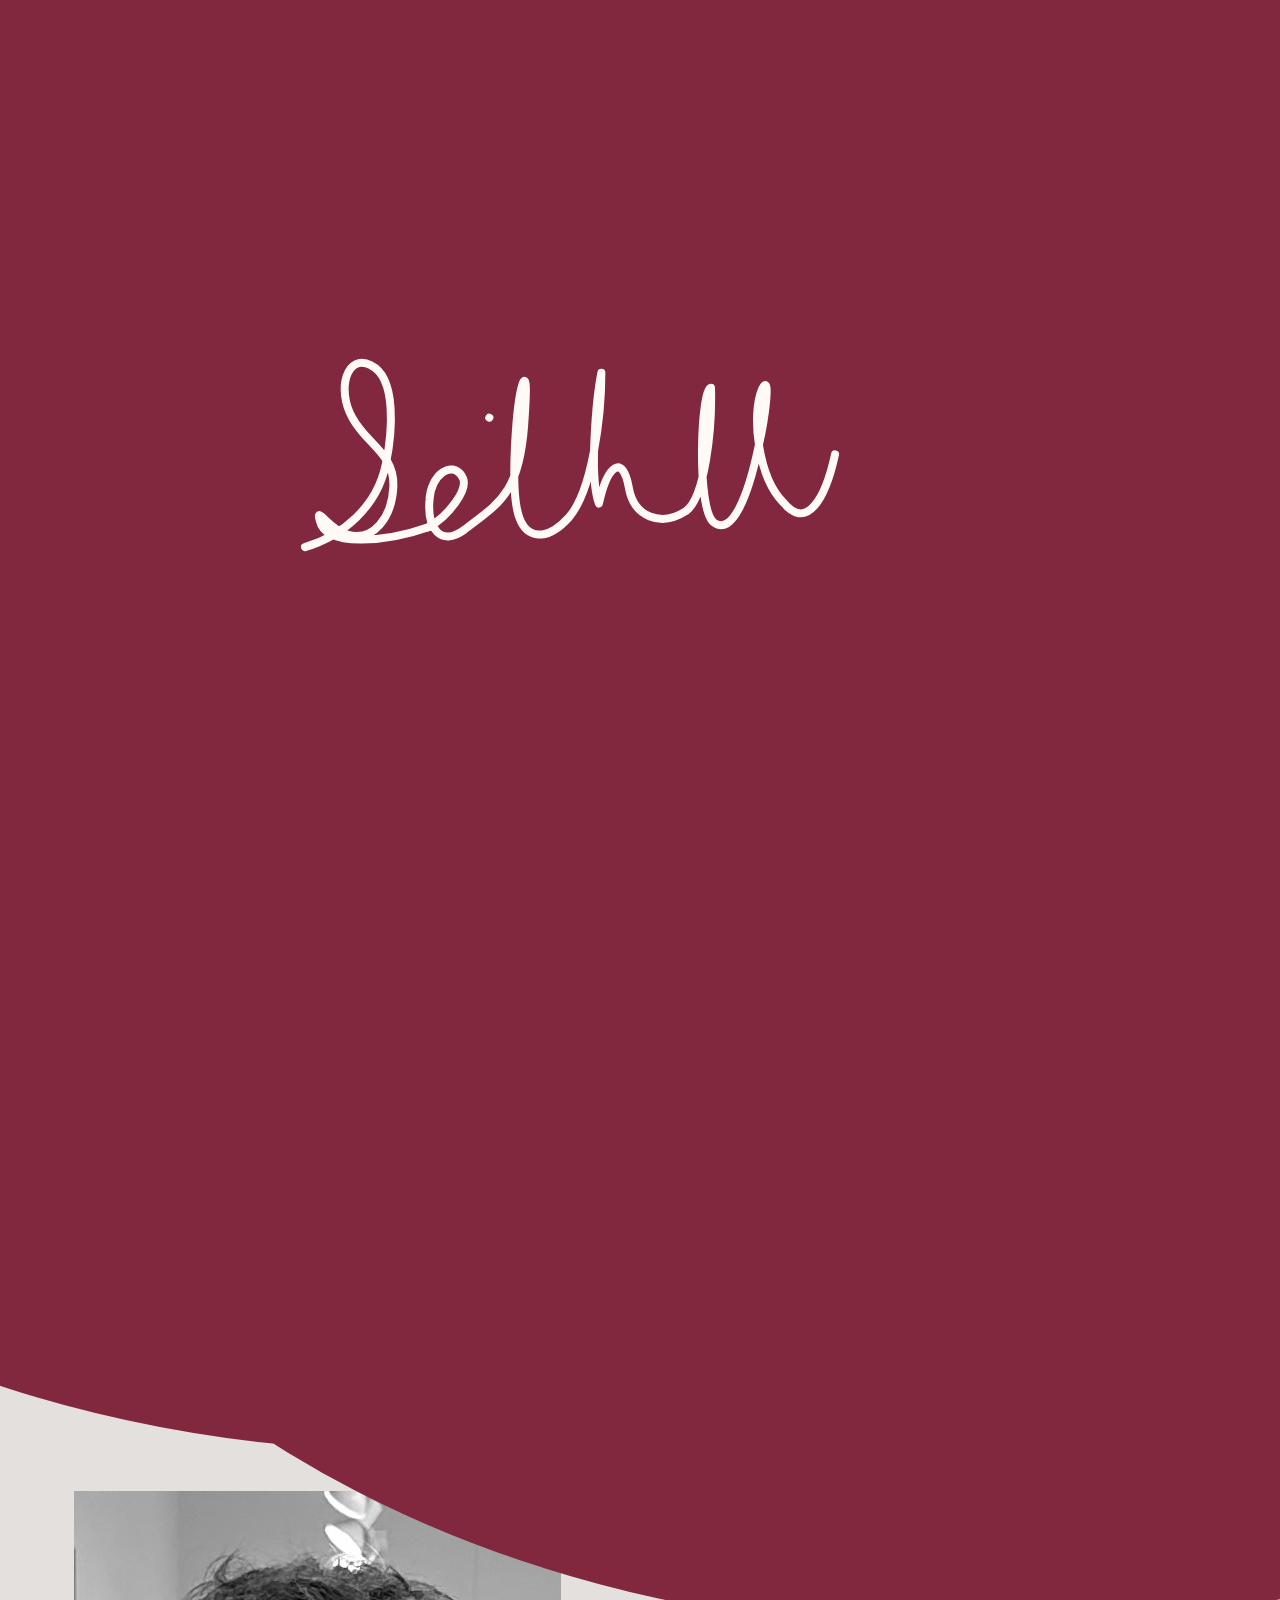
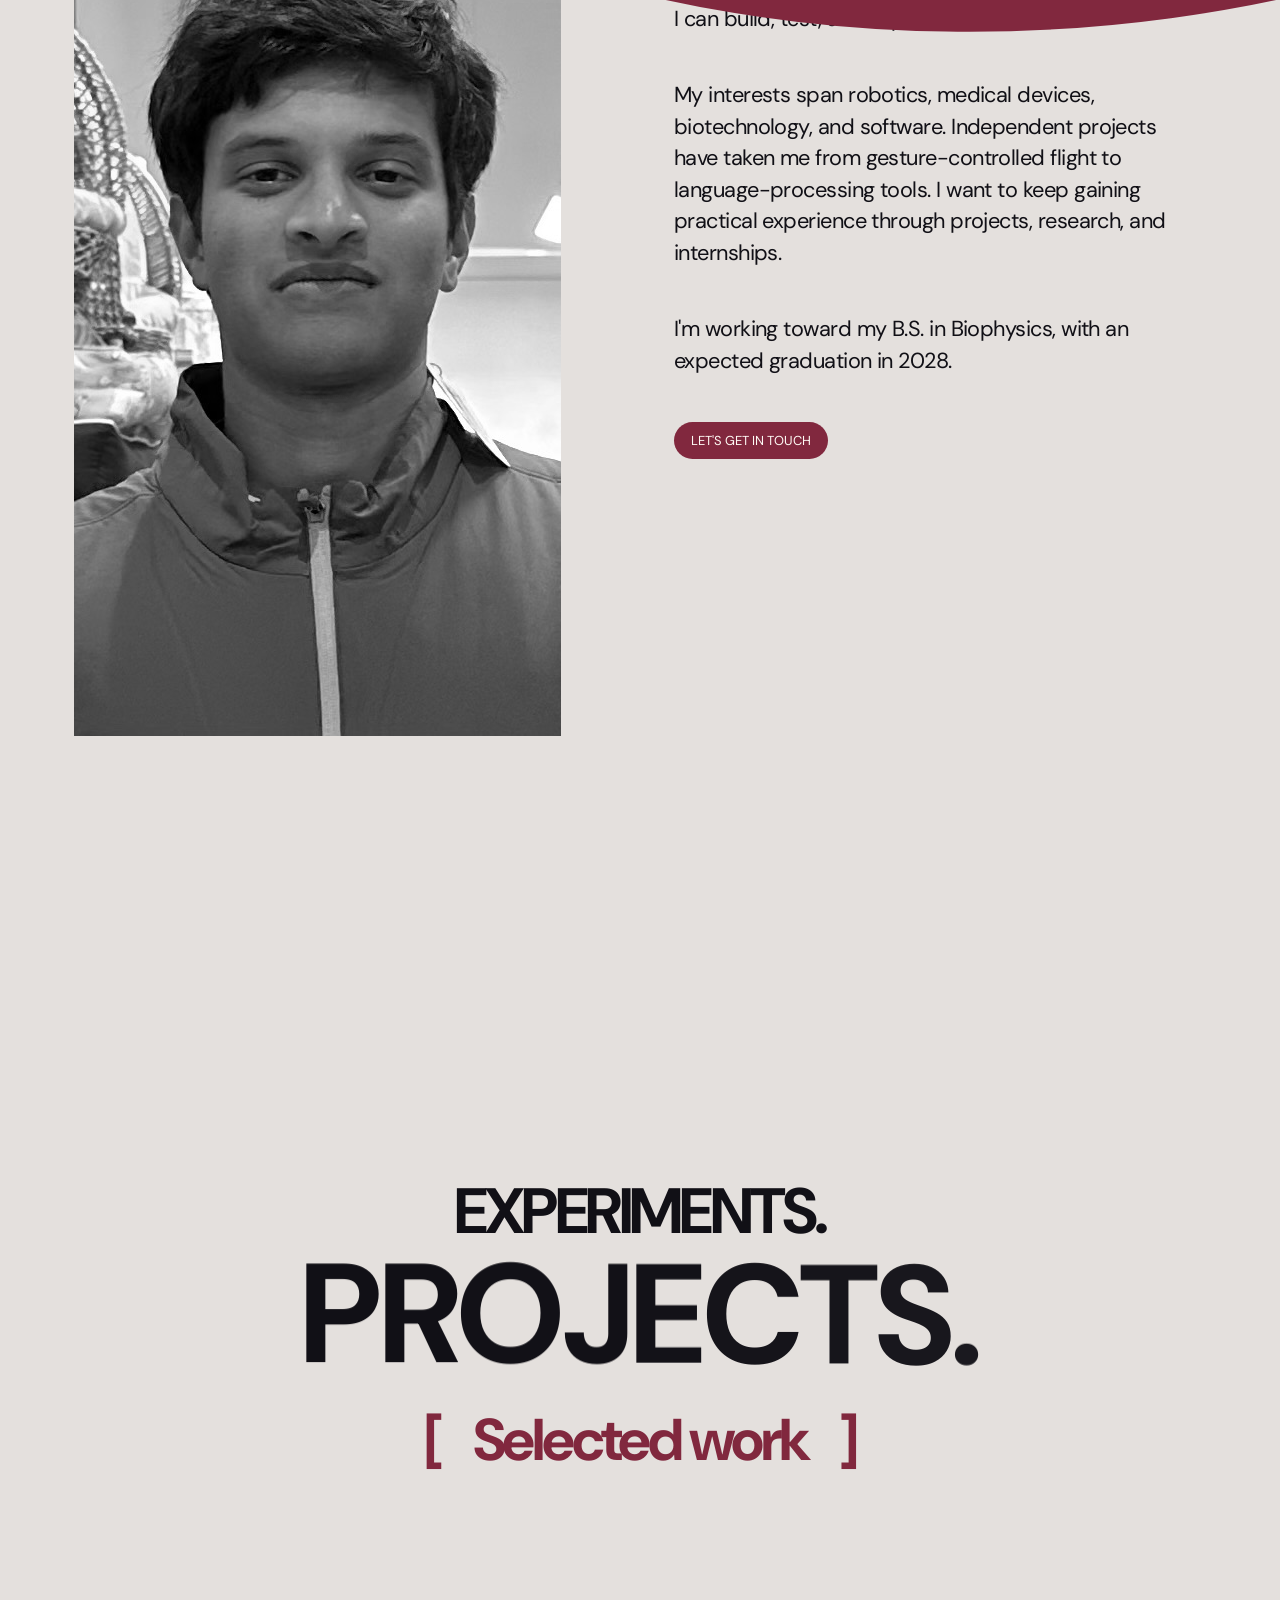
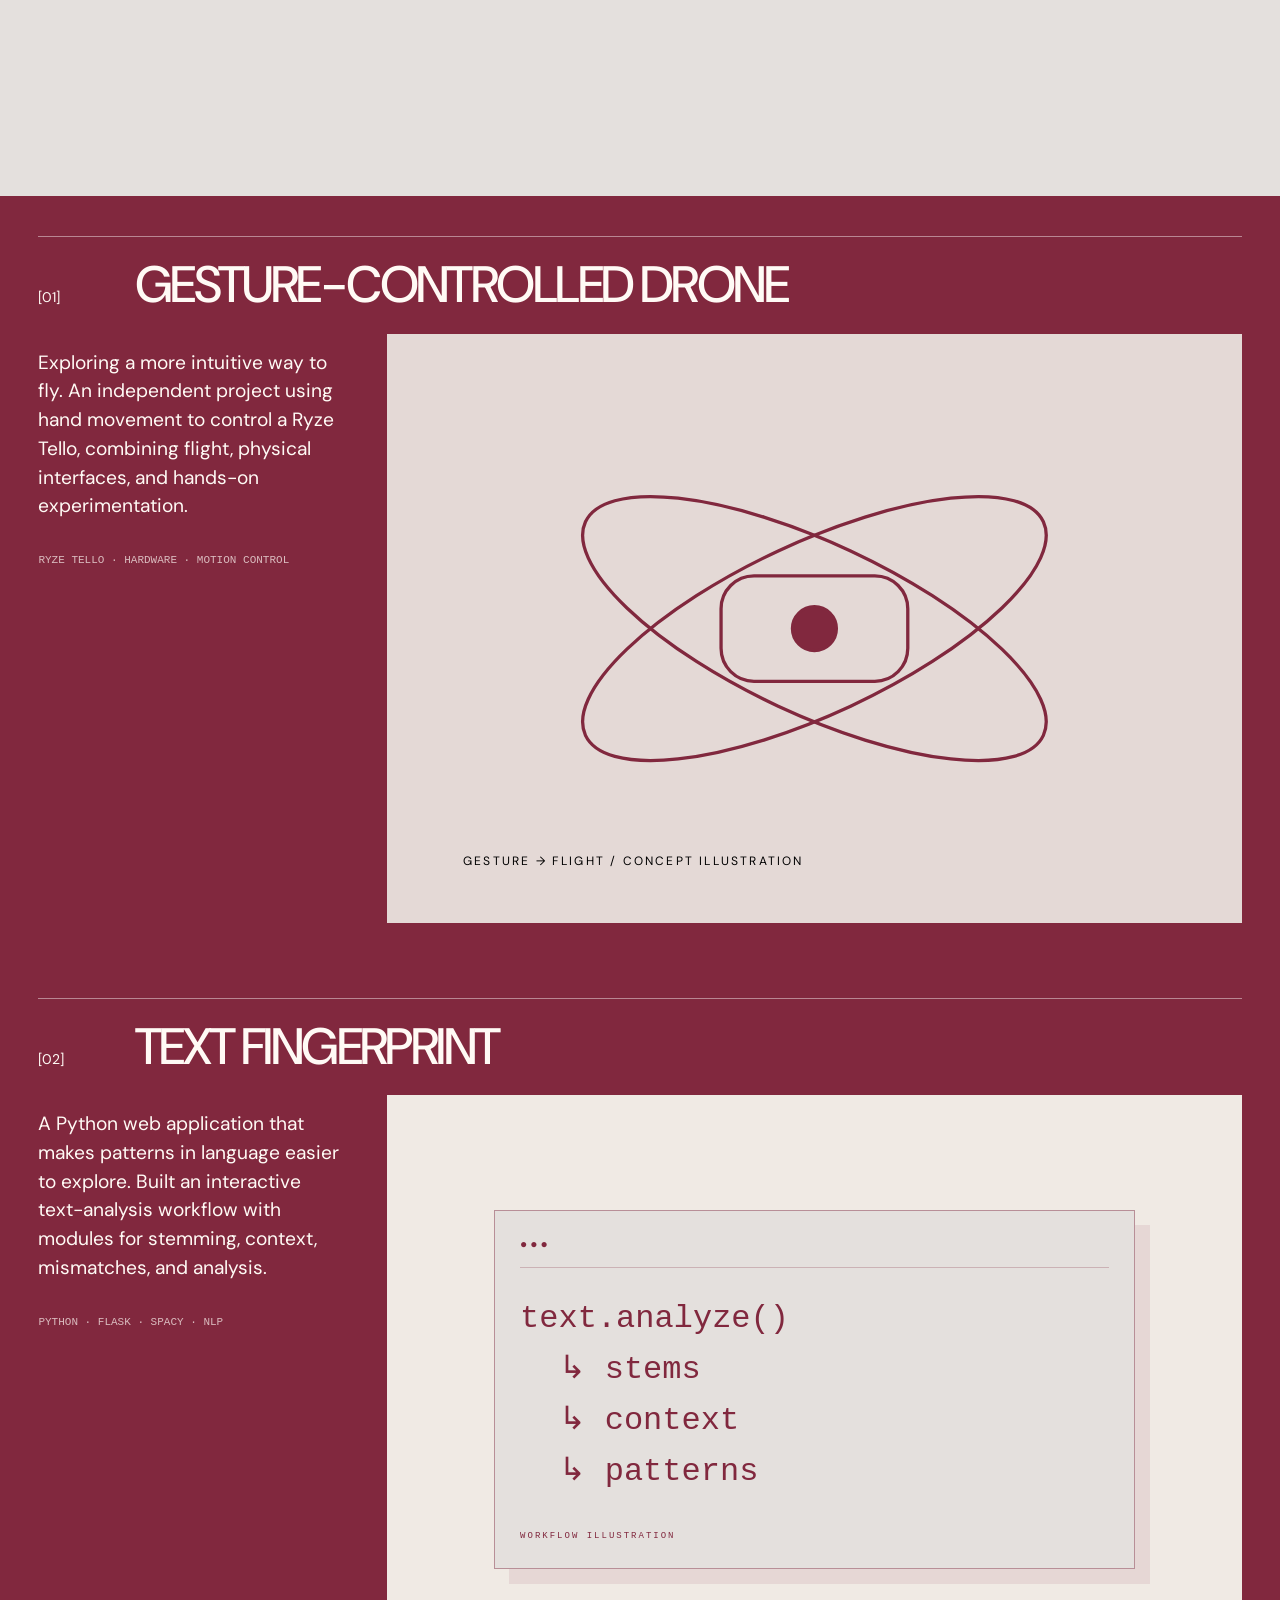
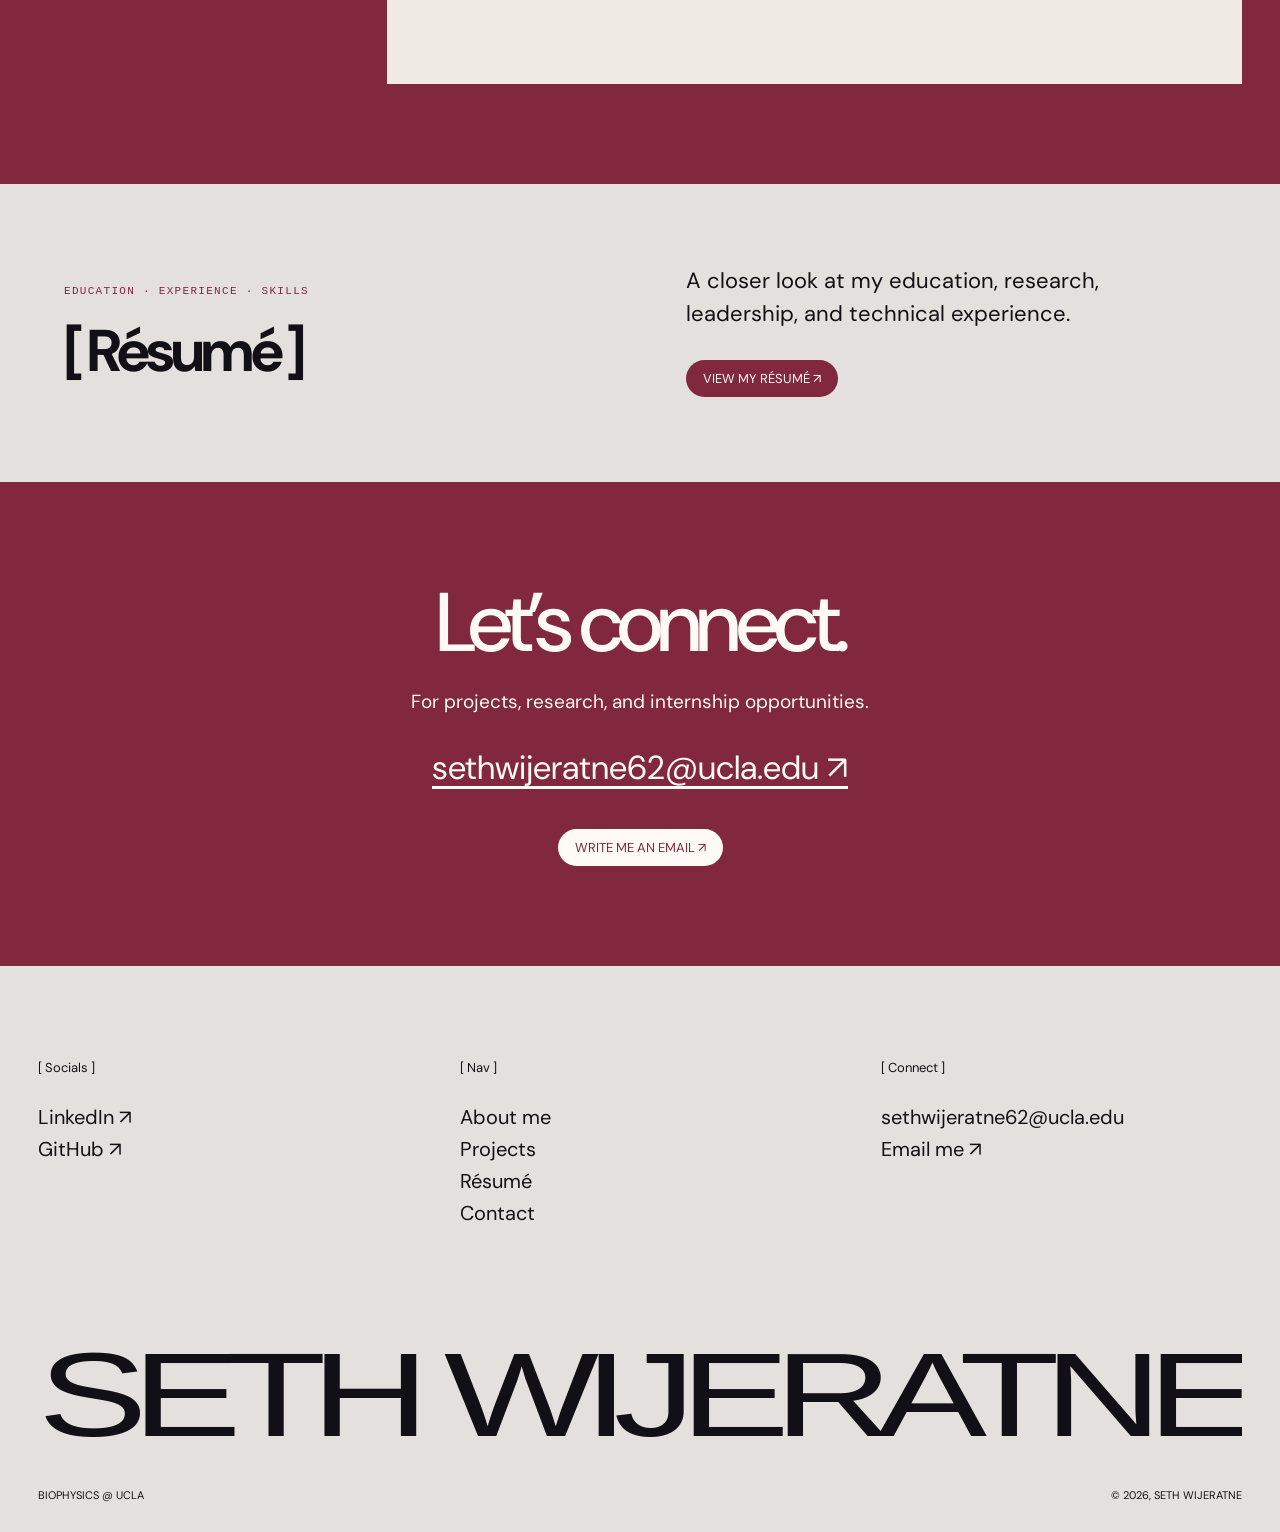
==== commit 9367decc: "Mk 3: smooth handwritten opening and concise resume link" ====
--- a/index.html
+++ b/index.html
@@ -1 +1 @@
-<!doctype html><html lang="en"><head><meta charset="utf-8"><meta name="viewport" content="width=device-width,initial-scale=1"><meta name="theme-color" content="#e4e0dd"><meta name="description" content="Seth Wijeratne — Biophysics at UCLA. Projects across hardware, software, physics and biology."><title>Seth Wijeratne | Biophysics @ UCLA</title><link rel="stylesheet" href="portfolio.css"></head><body><a class="skip" href="#about">Skip animation and content intro</a><div class="opening" aria-hidden="true"><svg class="cover-svg" viewBox="0 0 1000 1000" preserveAspectRatio="none"><path d="M40 130 C260 -80 500 50 230 350 S-110 780 290 440 S880 -80 700 240 S80 1080 500 710 S1100 40 860 560 S690 1200 1050 800"/></svg><div class="opening-signature"><svg class="real-signature" viewBox="120 1450 2820 1040" role="img" aria-label="Seth W. handwritten signature"><defs><filter id="ink-hero" color-interpolation-filters="sRGB"><fecolormatrix type="matrix" values="0 0 0 0 .506 0 0 0 0 .157 0 0 0 0 .243 -.333 -.333 -.333 0 1"></fecolormatrix><fecomponenttransfer><fefunca type="linear" slope="5" intercept="-2.4"></fefunca></fecomponenttransfer></filter><mask id="write-hero" maskUnits="userSpaceOnUse" x="0" y="1400" width="3021" height="1100"><g fill="none" stroke="white" stroke-width="150" stroke-linecap="round" stroke-linejoin="round"><path d="M200 2340 C410 2290 590 2080 550 1790 C530 1510 300 1580 390 1810 C440 1950 610 1920 555 2150 C520 2350 250 2390 260 2240 C265 2150 430 2290 700 2270" pathLength="1" class="ink-trace" style="--delay:0.0s"></path><path d="M700 2270 C870 2150 900 2000 810 2030 C650 2060 660 2350 820 2300 C940 2250 1100 2160 1090 1690 C1080 1610 1010 2210 1110 2260 C1240 2390 1370 2200 1400 1650 C1390 1560 1350 2120 1390 2200 C1440 1910 1510 1960 1535 2080 C1550 2220 1730 2260 1790 2110 C1830 2000 1850 1600 1820 1710 C1780 1950 1790 2250 1880 2250 C2020 2270 2080 1960 2060 1730 C2010 1510 1980 1980 2110 2150 C2300 2420 2390 1900 2350 1570" pathLength="1" class="ink-trace" style="--delay:1.05s"></path></g><path d="M940 1820 C1250 2000 1690 1850 2050 1780 C2430 1700 2750 1690 2860 1600" stroke="black" fill="none" stroke-width="65" stroke-linecap="round"></path></mask><mask id="finish-line" maskUnits="userSpaceOnUse" x="0" y="1400" width="3021" height="1100"><path d="M940 1820 C1250 2000 1690 1850 2050 1780 C2430 1700 2750 1690 2860 1600" stroke="white" fill="none" stroke-width="110" stroke-linecap="round" pathLength="1" class="ink-trace final-stroke"></path></mask></defs><g mask="url(#write-hero)"><image href="signature-photo.jpeg" x="0" y="0" width="3021" height="3221" filter="url(#ink-hero)"></image></g><g mask="url(#finish-line)"><image href="signature-photo.jpeg" x="0" y="0" width="3021" height="3221" filter="url(#ink-hero)"></image></g></svg></div></div><header class="header"><button class="brand" aria-label="Back to top"><svg viewBox="0 0 1400 150" aria-hidden="true"><text x="0" y="124" textLength="1400" lengthAdjust="spacingAndGlyphs">SETH WIJERATNE</text></svg></button><a class="button contact-button" href="mailto:sethwijeratne62@ucla.edu">Contact</a></header><main><section class="hero"><div class="hero-cutout"><img src="seth-hero-cutout.png" width="866" height="1536" alt="Seth Wijeratne in a white T-shirt" fetchpriority="high"></div><div class="hero-labels"><span class="label-pill">Biophysics @ UCLA</span><div class="location">Physics • Biology • Building<br>Based in Los Angeles <span class="globe">◎</span></div></div></section><section id="about" class="about"><div class="intro-copy"><h1 data-roll>Scientifically curious.<br>Driven to build.</h1><p data-lines>Bringing scientific understanding and practical skills together to build useful things across hardware and software.</p></div><div class="about-profile"><div class="portrait-wrap"><img src="seth-portrait.jpeg" width="872" height="845" alt="Seth Wijeratne wearing a gray vest" loading="lazy"></div><div class="about-copy"><h2 class="bracket"><span>[</span> About me <span>]</span></h2><p data-lines>I'm Seth Wijeratne, a biophysics student at UCLA. I'm interested in the connections between physics, biology, and engineering — and in turning what I learn into things I can build, test, and improve.</p><p data-lines>My interests span robotics, medical devices, biotechnology, and software. Independent projects have taken me from gesture-controlled flight to language-processing tools. I want to keep gaining practical experience through projects, research, and internships.</p><p data-lines>I'm working toward my B.S. in Biophysics, with an expected graduation in 2028.</p><a class="button" href="mailto:sethwijeratne62@ucla.edu">Let's get in touch</a></div></div></section><div class="work-transition"><section class="work-title"><p data-roll>Experiments.<strong>Projects.</strong></p><h2 class="bracket"><span>[</span> Selected work <span>]</span></h2></section><svg class="section-sweep" viewBox="0 0 1000 1000" preserveAspectRatio="none" aria-hidden="true"><path d="M40 130 C260 -80 500 50 230 350 S-110 780 290 440 S880 -80 700 240 S80 1080 500 710 S1100 40 860 560 S690 1200 1050 800"/></svg></div><section id="work" class="services"><div class="service-list"><article class="service"><div class="service-row"><span>[01]</span><h3>Gesture-controlled drone</h3></div><div class="service-visual"><div class="service-description"><p>Exploring a more intuitive way to fly. An independent project using hand movement to control a Ryze Tello, combining flight, physical interfaces, and hands-on experimentation.</p><p class="tools">Ryze Tello · Hardware · Motion control</p></div><div class="service-image"><svg viewBox="0 0 700 500" role="img" aria-label="Concept illustration of a gesture-controlled drone"><g fill="none" stroke="currentColor" stroke-width="3"><ellipse cx="350" cy="250" rx="230" ry="78" transform="rotate(25 350 250)"/><ellipse cx="350" cy="250" rx="230" ry="78" transform="rotate(-25 350 250)"/><rect x="265" y="202" width="170" height="96" rx="30"/><circle cx="350" cy="250" r="20" fill="currentColor"/></g><text x="30" y="465" font-size="11" letter-spacing="2">GESTURE → FLIGHT / CONCEPT ILLUSTRATION</text></svg></div></div></article><article class="service"><div class="service-row"><span>[02]</span><h3>Text Fingerprint</h3></div><div class="service-visual"><div class="service-description"><p>A Python web application that makes patterns in language easier to explore. Built an interactive text-analysis workflow with modules for stemming, context, mismatches, and analysis.</p><p class="tools">Python · Flask · spaCy · NLP</p></div><div class="service-image software-art"><div class="terminal"><div>● ● ●</div><pre>text.analyze()<br>  ↳ stems<br>  ↳ context<br>  ↳ patterns</pre><span>WORKFLOW ILLUSTRATION</span></div></div></div></article></div></section><section id="resume" class="resume-section" aria-labelledby="resume-heading"><div class="resume-top"><div><span class="resume-label">Education · Experience · Skills</span><h2 id="resume-heading" class="bracket"><span>[</span> Résumé <span>]</span></h2></div><a class="button resume-button" href="resume.html" target="_blank" rel="noopener">View printable résumé ↗</a></div><p class="resume-summary">A foundation in biophysics, hands-on projects, research, and community leadership.</p><div class="resume-layout"><aside class="resume-sidebar"><section aria-labelledby="education-heading"><h3 id="education-heading">Education</h3><h4>University of California,<br>Los Angeles</h4><p>B.S. Biophysics<br>Expected 2028</p><p class="resume-muted">Physics, biology, chemistry, mathematics, and computation.</p></section><section aria-labelledby="skills-heading"><h3 id="skills-heading">Technical skills</h3><p>Python · C/C++ · JavaScript<br>HTML/CSS · Flask · spaCy<br>Arduino · ESP32 · Soldering</p><p class="resume-muted">Lab experience with micropipettes, spectrophotometry, and light microscopy.</p></section><section aria-labelledby="awards-heading"><h3 id="awards-heading">Selected awards</h3><ul><li>President’s Volunteer Service Award — Gold, 2025</li><li>Valedictorian, Newbury Park High School, 2025</li><li>“Learning for Life” Leadership Award, 2024</li><li>AP Scholar with Distinction, 2024</li></ul></section></aside><div class="resume-experience"><h3>Experience & leadership</h3><article class="resume-role"><div class="resume-role-top"><h4>Chief / President</h4><span>Jun 2024 – Jun 2025</span></div><p class="resume-org">Ventura County Medical Explorers Post 911</p><ul><li>Led a program giving high school students hands-on exposure to medicine and community service.</li><li>Organized first aid camps, new-member training, medical lectures, and volunteering events.</li><li>Grew membership from 20 to more than 60 through open houses and outreach.</li></ul></article><article class="resume-role"><div class="resume-role-top"><h4>Concierge Desk Lead Volunteer</h4><span>Oct 2023 – Aug 2025</span></div><p class="resume-org">Los Robles Hospital · Thousand Oaks, CA</p><ul><li>Served more than 400 hours managing front-desk operations and helping visitors.</li><li>Supported patient discharges, lab deliveries, and patient rounds.</li><li>Earned the President’s Volunteer Service Award Gold recognition.</li></ul></article><article class="resume-role"><div class="resume-role-top"><h4>Research Intern</h4><span>Summer 2024</span></div><p class="resume-org">Kratos Energy Solutions · Rockville, MD</p><ul><li>Researched ultraviolet emissions from LED lights and presented findings to company leadership.</li></ul></article><article class="resume-role"><div class="resume-role-top"><h4>Clinic & Tutoring Volunteer</h4><span>Sep 2022 – Aug 2025</span></div><p class="resume-org">Safe Passage Youth Organization · Thousand Oaks, CA</p><ul><li>Assisted clinic staff with patient vitals, blood sugar measurements, and food distribution.</li><li>Tutored children and helped run events for underserved families.</li></ul></article><article class="resume-role"><div class="resume-role-top"><h4>Intern / Shadow</h4><span>Jun 2023 – May 2024</span></div><p class="resume-org">Ventura Coast Family Care · Ventura, CA</p><ul><li>Observed internal medicine screenings, diagnoses, and practice operations.</li><li>Helped with patient check-in, patient directions, and nursing support.</li></ul></article></div></div></section><section id="contact" class="contact-section"><div class="contact-content"><h2>Let’s connect.</h2><p>For projects, research, and internship opportunities.</p><a class="contact-email" href="mailto:sethwijeratne62@ucla.edu">sethwijeratne62@ucla.edu ↗</a><a class="button light" href="mailto:sethwijeratne62@ucla.edu">Write me an email ↗</a></div></section></main><footer><div class="footer-inner"><div class="footer-cols"><div><p>[ Socials ]</p><a href="https://www.linkedin.com/in/seth-wijeratne-663b312ba/" target="_blank" rel="noopener noreferrer">LinkedIn ↗</a><a href="https://github.com/sethwijeratne62" target="_blank" rel="noopener noreferrer">GitHub ↗</a></div><div><p>[ Nav ]</p><a href="#about">About me</a><a href="#work">Projects</a><a href="#resume">Résumé</a><a href="mailto:sethwijeratne62@ucla.edu">Contact</a></div><div><p>[ Connect ]</p><a href="mailto:sethwijeratne62@ucla.edu">sethwijeratne62@ucla.edu</a><a href="mailto:sethwijeratne62@ucla.edu">Email me ↗</a></div></div><div class="footer-wordmark"><svg viewBox="0 0 1400 150" aria-hidden="true"><text x="0" y="124" textLength="1400" lengthAdjust="spacingAndGlyphs">SETH WIJERATNE</text></svg></div><div class="footer-bottom"><span>Biophysics @ UCLA</span><span>© 2026, Seth Wijeratne</span></div></div></footer><script src="gsap.min.js"></script><script src="ScrollTrigger.min.js"></script><script src="SplitText.min.js"></script><script src="lenis.min.js"></script><script src="portfolio.js"></script></body></html>
+<!doctype html><html lang="en"><head><meta charset="utf-8"><meta name="viewport" content="width=device-width,initial-scale=1"><meta name="theme-color" content="#e4e0dd"><meta name="description" content="Seth Wijeratne — Biophysics at UCLA. Projects across hardware, software, physics and biology."><title>Seth Wijeratne | Biophysics @ UCLA</title><link rel="stylesheet" href="portfolio.css"></head><body><a class="skip" href="#about">Skip animation and content intro</a><div class="opening" aria-hidden="true"><svg class="cover-svg" viewBox="0 0 1000 1000" preserveAspectRatio="none"><path d="M40 130 C260 -80 500 50 230 350 S-110 780 290 440 S880 -80 700 240 S80 1080 500 710 S1100 40 860 560 S690 1200 1050 800"/></svg><div class="opening-signature"><svg class="real-signature smooth-signature" viewBox="140 1450 2810 1000" role="img" aria-label="Seth W. handwritten signature"><g fill="none" stroke="currentColor" stroke-width="32" stroke-linecap="round" stroke-linejoin="round"><path class="ink-trace" d="M200 2340 C350 2295 490 2180 525 2005 C550 1885 570 1660 465 1610 C370 1560 325 1705 390 1820 C445 1925 560 1965 555 2095 C550 2220 475 2320 370 2290 C295 2270 240 2165 260 2235 C285 2340 525 2320 695 2260"/><path class="ink-trace" d="M695 2260 C770 2220 865 2105 830 2055 C790 1990 705 2050 700 2150 C690 2265 745 2340 840 2270 C975 2165 1060 2130 1080 1850 C1090 1710 1090 1650 1075 1680 C1050 1750 1020 2110 1060 2220 C1090 2305 1170 2320 1260 2220 C1355 2110 1390 1810 1390 1640 C1370 1740 1340 2060 1380 2165 C1415 2010 1475 1965 1500 2100 C1520 2220 1630 2260 1730 2195 C1805 2140 1835 1870 1830 1700 C1790 1700 1770 2180 1840 2240 C1915 2300 1980 2130 2020 1940 C2050 1810 2070 1635 2035 1705 C1990 1810 2020 2060 2120 2160 C2240 2310 2330 2050 2350 1820 C2365 1690 2360 1575 2340 1560"/><path class="ink-trace final-stroke" d="M940 1820 C1110 1915 1290 1900 1515 1855 C1880 1785 2230 1710 2540 1670 C2695 1650 2810 1625 2860 1595"/></g></svg></div></div><header class="header"><button class="brand" aria-label="Back to top"><svg viewBox="0 0 1400 150" aria-hidden="true"><text x="0" y="124" textLength="1400" lengthAdjust="spacingAndGlyphs">SETH WIJERATNE</text></svg></button><a class="button contact-button" href="mailto:sethwijeratne62@ucla.edu">Contact</a></header><main><section class="hero"><div class="hero-cutout"><img src="seth-hero-cutout.png" width="866" height="1536" alt="Seth Wijeratne in a white T-shirt" fetchpriority="high"></div><div class="hero-labels"><span class="label-pill">Biophysics @ UCLA</span><div class="location">Physics • Biology • Building<br>Based in Los Angeles <span class="globe">◎</span></div></div></section><section id="about" class="about"><div class="intro-copy"><h1 data-roll>Scientifically curious.<br>Driven to build.</h1><p data-lines>Bringing scientific understanding and practical skills together to build useful things across hardware and software.</p></div><div class="about-profile"><div class="portrait-wrap"><img src="seth-portrait.jpeg" width="872" height="845" alt="Seth Wijeratne wearing a gray vest" loading="lazy"></div><div class="about-copy"><h2 class="bracket"><span>[</span> About me <span>]</span></h2><p data-lines>I'm Seth Wijeratne, a biophysics student at UCLA. I'm interested in the connections between physics, biology, and engineering — and in turning what I learn into things I can build, test, and improve.</p><p data-lines>My interests span robotics, medical devices, biotechnology, and software. Independent projects have taken me from gesture-controlled flight to language-processing tools. I want to keep gaining practical experience through projects, research, and internships.</p><p data-lines>I'm working toward my B.S. in Biophysics, with an expected graduation in 2028.</p><a class="button" href="mailto:sethwijeratne62@ucla.edu">Let's get in touch</a></div></div></section><div class="work-transition"><section class="work-title"><p data-roll>Experiments.<strong>Projects.</strong></p><h2 class="bracket"><span>[</span> Selected work <span>]</span></h2></section><svg class="section-sweep" viewBox="0 0 1000 1000" preserveAspectRatio="none" aria-hidden="true"><path d="M40 130 C260 -80 500 50 230 350 S-110 780 290 440 S880 -80 700 240 S80 1080 500 710 S1100 40 860 560 S690 1200 1050 800"/></svg></div><section id="work" class="services"><div class="service-list"><article class="service"><div class="service-row"><span>[01]</span><h3>Gesture-controlled drone</h3></div><div class="service-visual"><div class="service-description"><p>Exploring a more intuitive way to fly. An independent project using hand movement to control a Ryze Tello, combining flight, physical interfaces, and hands-on experimentation.</p><p class="tools">Ryze Tello · Hardware · Motion control</p></div><div class="service-image"><svg viewBox="0 0 700 500" role="img" aria-label="Concept illustration of a gesture-controlled drone"><g fill="none" stroke="currentColor" stroke-width="3"><ellipse cx="350" cy="250" rx="230" ry="78" transform="rotate(25 350 250)"/><ellipse cx="350" cy="250" rx="230" ry="78" transform="rotate(-25 350 250)"/><rect x="265" y="202" width="170" height="96" rx="30"/><circle cx="350" cy="250" r="20" fill="currentColor"/></g><text x="30" y="465" font-size="11" letter-spacing="2">GESTURE → FLIGHT / CONCEPT ILLUSTRATION</text></svg></div></div></article><article class="service"><div class="service-row"><span>[02]</span><h3>Text Fingerprint</h3></div><div class="service-visual"><div class="service-description"><p>A Python web application that makes patterns in language easier to explore. Built an interactive text-analysis workflow with modules for stemming, context, mismatches, and analysis.</p><p class="tools">Python · Flask · spaCy · NLP</p></div><div class="service-image software-art"><div class="terminal"><div>● ● ●</div><pre>text.analyze()<br>  ↳ stems<br>  ↳ context<br>  ↳ patterns</pre><span>WORKFLOW ILLUSTRATION</span></div></div></div></article></div></section><section id="resume" class="resume-section" aria-labelledby="resume-heading"><div class="resume-compact"><div><span class="resume-label">Education · Experience · Skills</span><h2 id="resume-heading" class="bracket"><span>[</span> Résumé <span>]</span></h2></div><div class="resume-intro"><p>A closer look at my education, research, leadership, and technical experience.</p><a class="button resume-button" href="resume.html" target="_blank" rel="noopener">View my résumé ↗</a></div></div></section><section id="contact" class="contact-section"><div class="contact-content"><h2>Let’s connect.</h2><p>For projects, research, and internship opportunities.</p><a class="contact-email" href="mailto:sethwijeratne62@ucla.edu">sethwijeratne62@ucla.edu ↗</a><a class="button light" href="mailto:sethwijeratne62@ucla.edu">Write me an email ↗</a></div></section></main><footer><div class="footer-inner"><div class="footer-cols"><div><p>[ Socials ]</p><a href="https://www.linkedin.com/in/seth-wijeratne-663b312ba/" target="_blank" rel="noopener noreferrer">LinkedIn ↗</a><a href="https://github.com/sethwijeratne62" target="_blank" rel="noopener noreferrer">GitHub ↗</a></div><div><p>[ Nav ]</p><a href="#about">About me</a><a href="#work">Projects</a><a href="#resume">Résumé</a><a href="mailto:sethwijeratne62@ucla.edu">Contact</a></div><div><p>[ Connect ]</p><a href="mailto:sethwijeratne62@ucla.edu">sethwijeratne62@ucla.edu</a><a href="mailto:sethwijeratne62@ucla.edu">Email me ↗</a></div></div><div class="footer-wordmark"><svg viewBox="0 0 1400 150" aria-hidden="true"><text x="0" y="124" textLength="1400" lengthAdjust="spacingAndGlyphs">SETH WIJERATNE</text></svg></div><div class="footer-bottom"><span>Biophysics @ UCLA</span><span>© 2026, Seth Wijeratne</span></div></div></footer><script src="gsap.min.js"></script><script src="ScrollTrigger.min.js"></script><script src="SplitText.min.js"></script><script src="lenis.min.js"></script><script src="portfolio.js"></script></body></html>
--- a/portfolio.css
+++ b/portfolio.css
@@ -6,3 +6,6 @@
 .services{padding-bottom:100px}.service{padding-bottom:65px}.service:last-child{padding-bottom:0}.service-visual{height:auto;min-height:420px;display:grid;grid-template-columns:27% 71%;gap:2%;align-items:start;overflow:visible}.service-description{width:auto;padding:15px 20px 0 0}.service-image{position:relative;left:auto;width:100%;height:auto;aspect-ratio:1.45;min-height:360px}.service-image>svg{width:90%;height:100%}.service-image,.service-image img,.service-image svg{transform:none!important;transition:none!important}.service-row{margin-top:10px}.resume-section{padding:110px 5% 100px;background:var(--paper);color:var(--ink)}.resume-top{display:flex;justify-content:space-between;align-items:center;gap:35px}.resume-label{display:block;font:11px/1.5 monospace;text-transform:uppercase;letter-spacing:1.3px;margin-bottom:25px;color:var(--accent)}.resume-top .bracket{margin-bottom:0}.resume-button{white-space:nowrap}.resume-summary{font-size:21px;line-height:1.5;max-width:620px;margin:35px 0 65px}.resume-layout{display:grid;grid-template-columns:29% 64%;gap:7%}.resume-sidebar section{margin-bottom:50px}.resume-layout h3{font-size:13px;text-transform:uppercase;letter-spacing:1px;color:var(--accent);margin:0 0 25px;padding-top:20px;border-top:1px solid #11101645}.resume-layout h4{font-size:24px;line-height:1.25;font-weight:500;letter-spacing:-.6px;margin:0 0 12px}.resume-layout p,.resume-layout li{font-size:16px;line-height:1.65}.resume-sidebar ul{padding-left:19px}.resume-sidebar li{margin-bottom:12px}.resume-muted{opacity:.65}.resume-role{margin-bottom:35px;padding:0 0 28px;border-bottom:1px solid #11101625}.resume-role:last-child{border-bottom:0;margin-bottom:0}.resume-role-top{display:flex;justify-content:space-between;gap:25px;align-items:baseline}.resume-role-top>span{font:11px/1.5 monospace;white-space:nowrap;opacity:.65}.resume-org{font-size:14px!important;opacity:.65;margin:0 0 18px}.resume-role ul{padding-left:19px;margin-bottom:0}.resume-role li{margin-bottom:9px}.contact-section{height:auto;min-height:420px;padding:95px 5%;display:flex;align-items:center;justify-content:center;overflow:visible}.contact-content{opacity:1!important;transform:none!important;filter:none!important}.contact-content h2{font-size:clamp(45px,6.5vw,90px);text-transform:none;line-height:1.1}.contact-content p{font-size:19px;line-height:1.5}.contact-email{font-size:clamp(18px,2.6vw,35px);display:block;width:fit-content;margin:30px auto;text-decoration:underline;text-underline-offset:7px;overflow-wrap:anywhere}.contact-content .button{margin-top:10px}.footer-inner{transform:none!important}.footer-wordmark{opacity:1;transform:none}.footer-cols a{overflow-wrap:anywhere;max-width:100%}
 @media(max-width:991px){.resume-layout{grid-template-columns:31% 63%;gap:6%}.resume-role-top{display:block}.resume-role-top>span{display:block;margin-bottom:12px}.service-visual{grid-template-columns:30% 68%}.service-image{min-height:340px}}
 @media(max-width:767px){.services{padding-bottom:60px}.service{padding-bottom:20px;margin-bottom:35px}.service-visual{display:flex;flex-direction:column-reverse;min-height:0;gap:25px}.service-image{width:100%;height:330px;min-height:0;aspect-ratio:auto}.service-description{width:100%;padding:0}.service-row{margin-top:0}.resume-section{padding:70px 5%}.resume-top{display:block}.resume-top .bracket{font-size:11vw;margin-bottom:30px}.resume-button{font-size:11px}.resume-summary{font-size:18px;margin:30px 0 45px}.resume-layout{display:flex;flex-direction:column;gap:40px}.resume-sidebar{display:grid;grid-template-columns:1fr;gap:0}.resume-sidebar section{margin-bottom:30px}.resume-layout h4{font-size:23px}.resume-layout p,.resume-layout li{font-size:15px}.resume-role-top{display:block}.contact-section{padding:65px 5%;min-height:350px}.contact-content h2{font-size:13vw}.contact-content p{font-size:16px}.contact-email{font-size:5vw}.footer-cols{grid-template-columns:1fr 1fr}.footer-cols>div:last-child{grid-column:1 / -1}.footer-cols a{font-size:15px}}
+
+/* Mk 3: compact résumé and continuous vector handwriting. */
+.smooth-signature{color:var(--light);filter:none;overflow:visible;shape-rendering:geometricPrecision}.smooth-signature .ink-trace{stroke-dasharray:none;stroke-dashoffset:0;vector-effect:none}.opening-signature{width:min(700px,78vw)}.resume-section{padding:80px 5%}.resume-compact{display:grid;grid-template-columns:1fr 1fr;gap:8%;align-items:center}.resume-compact .bracket{margin:0}.resume-intro p{font-size:22px;line-height:1.5;max-width:510px;margin:0 0 30px}.resume-compact .resume-label{margin-bottom:22px}.resume-intro .resume-button{font-size:13px}@media(max-width:767px){.opening-signature{width:88vw}.resume-section{padding:60px 5%}.resume-compact{grid-template-columns:1fr;gap:28px}.resume-compact .bracket{font-size:11vw}.resume-intro p{font-size:18px;margin-bottom:25px}}
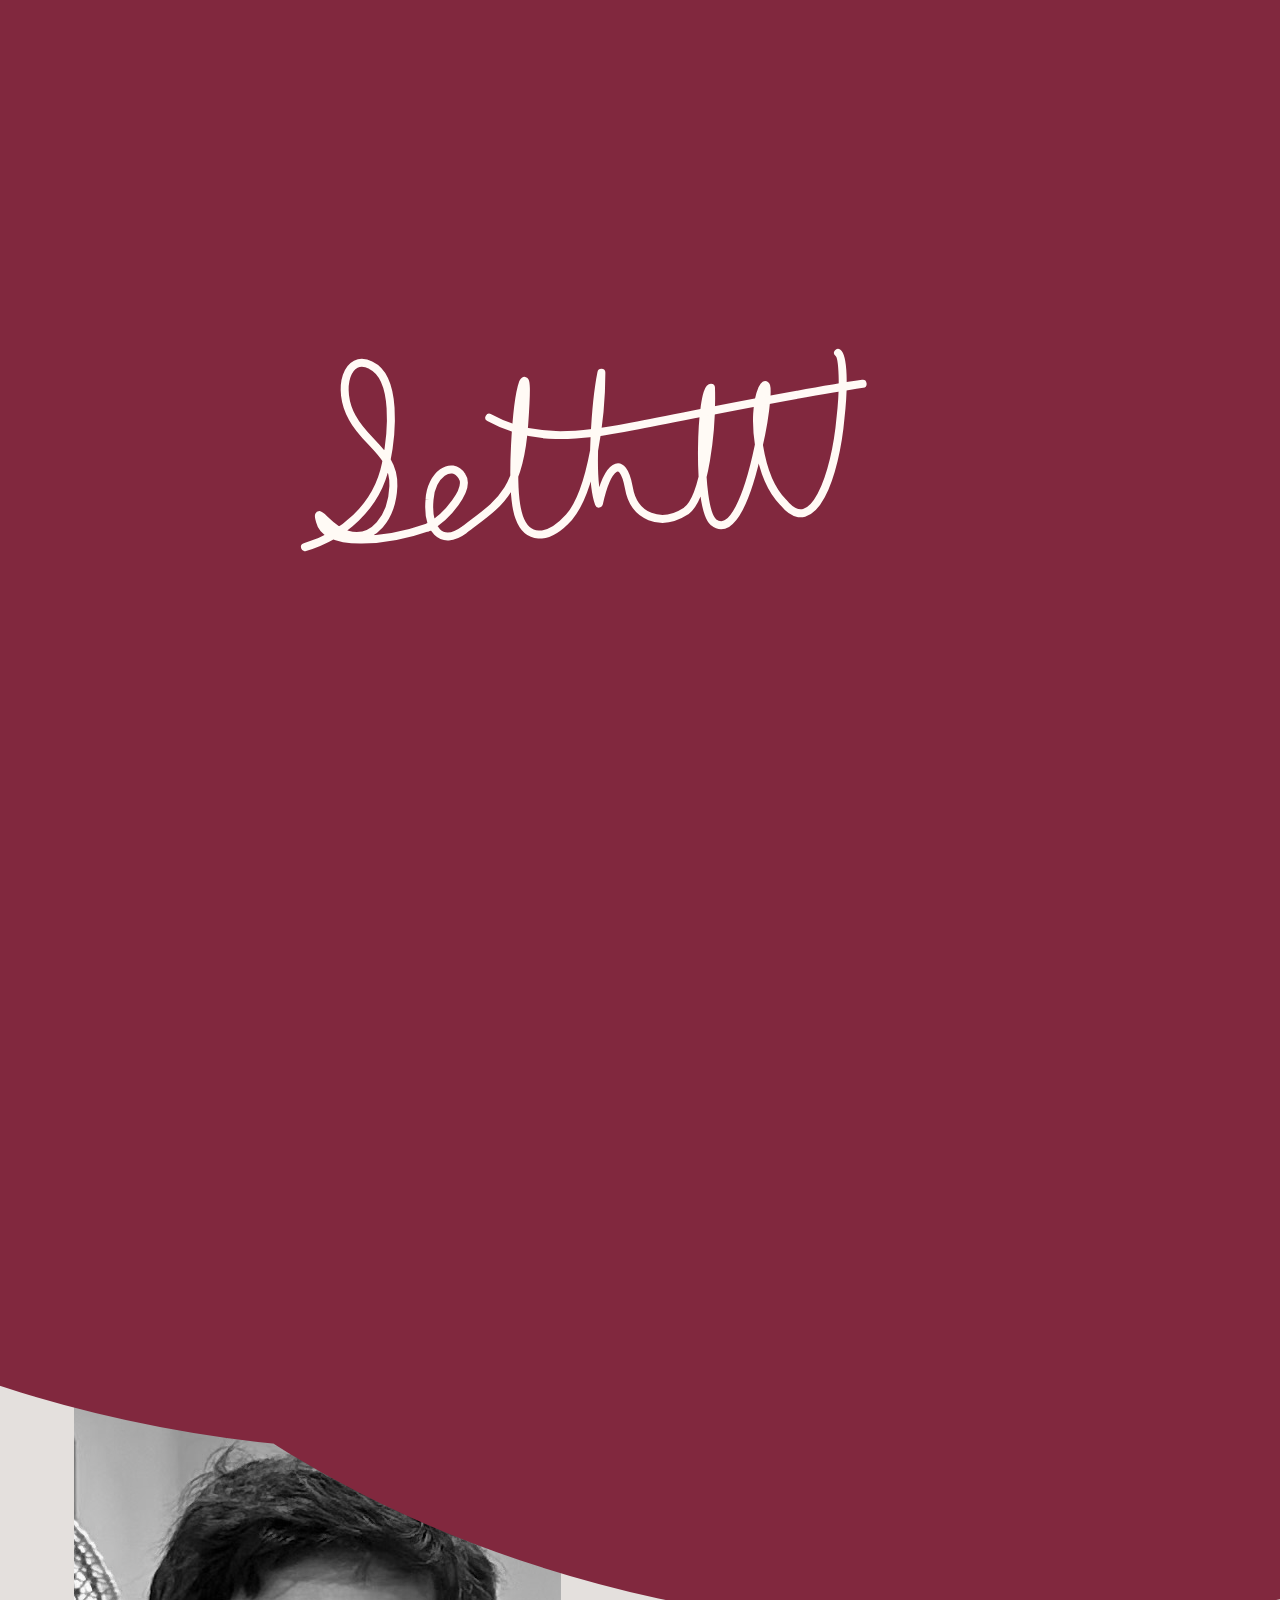
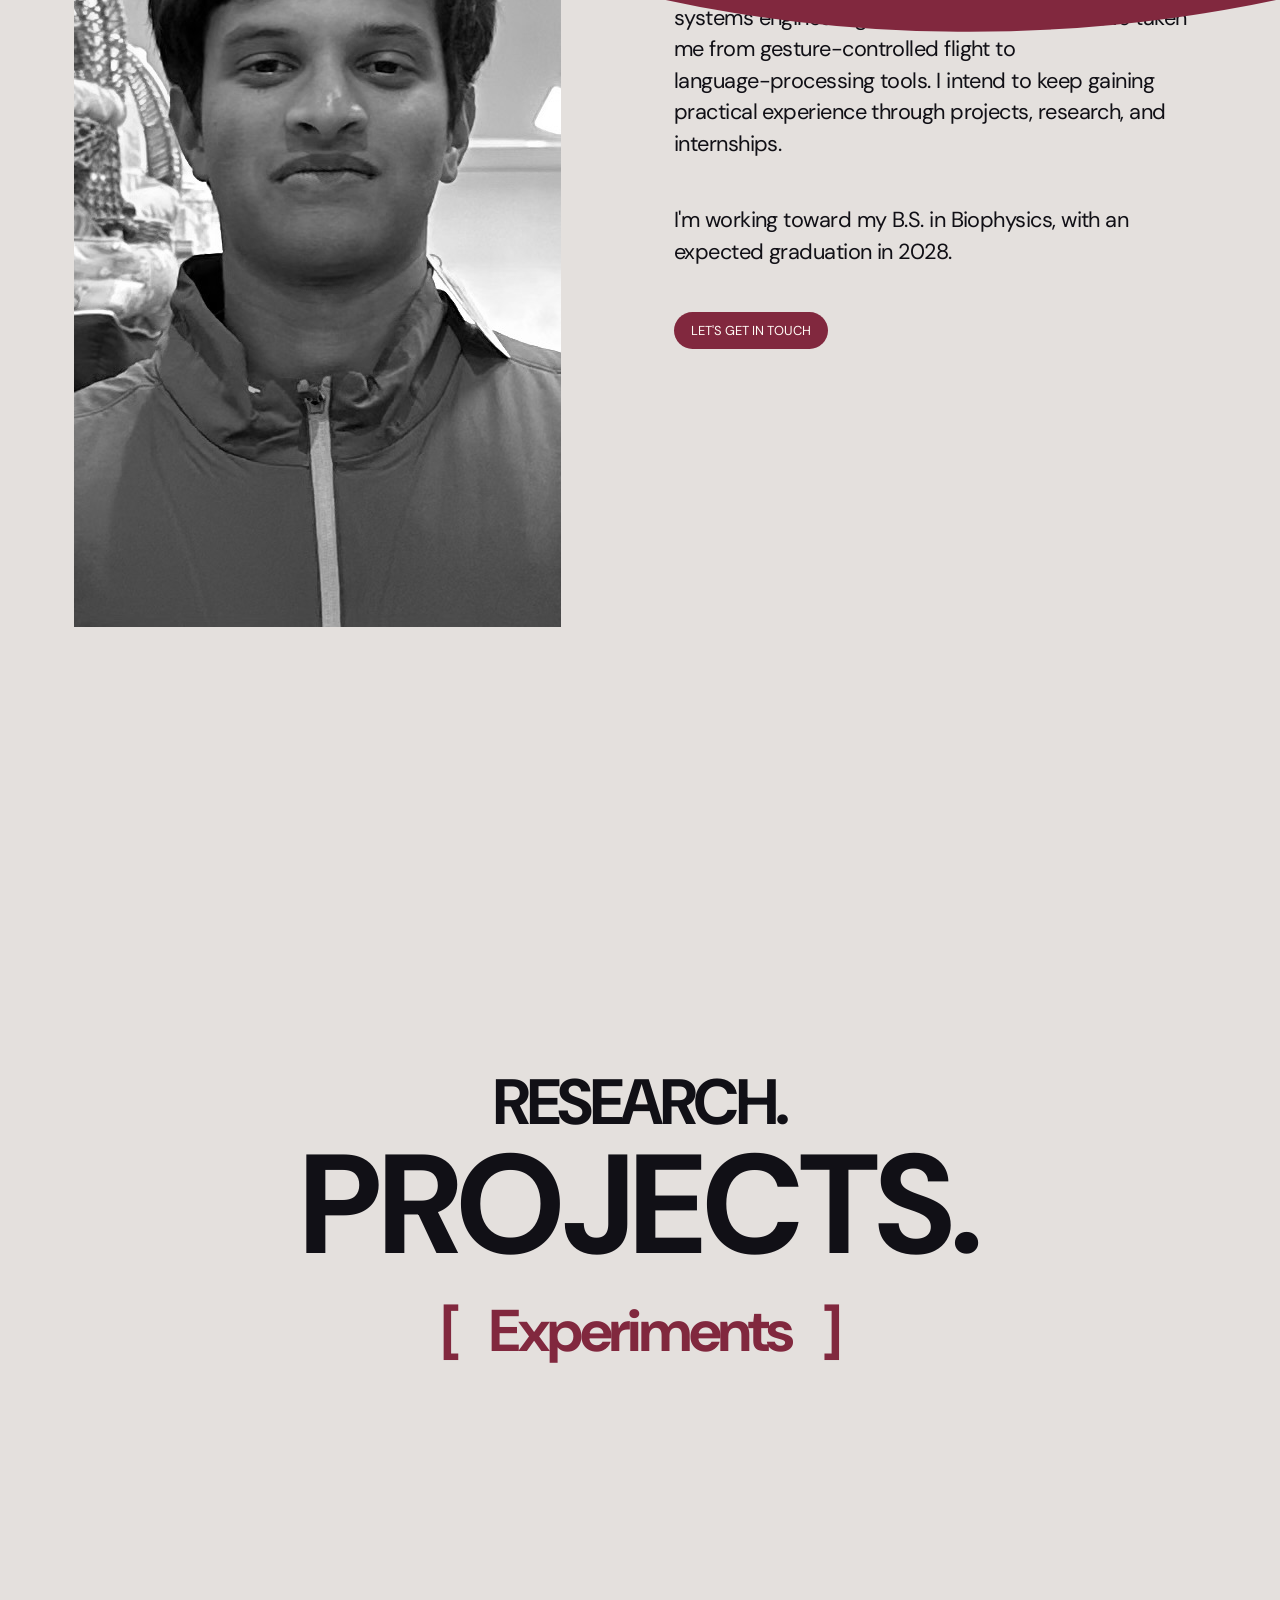
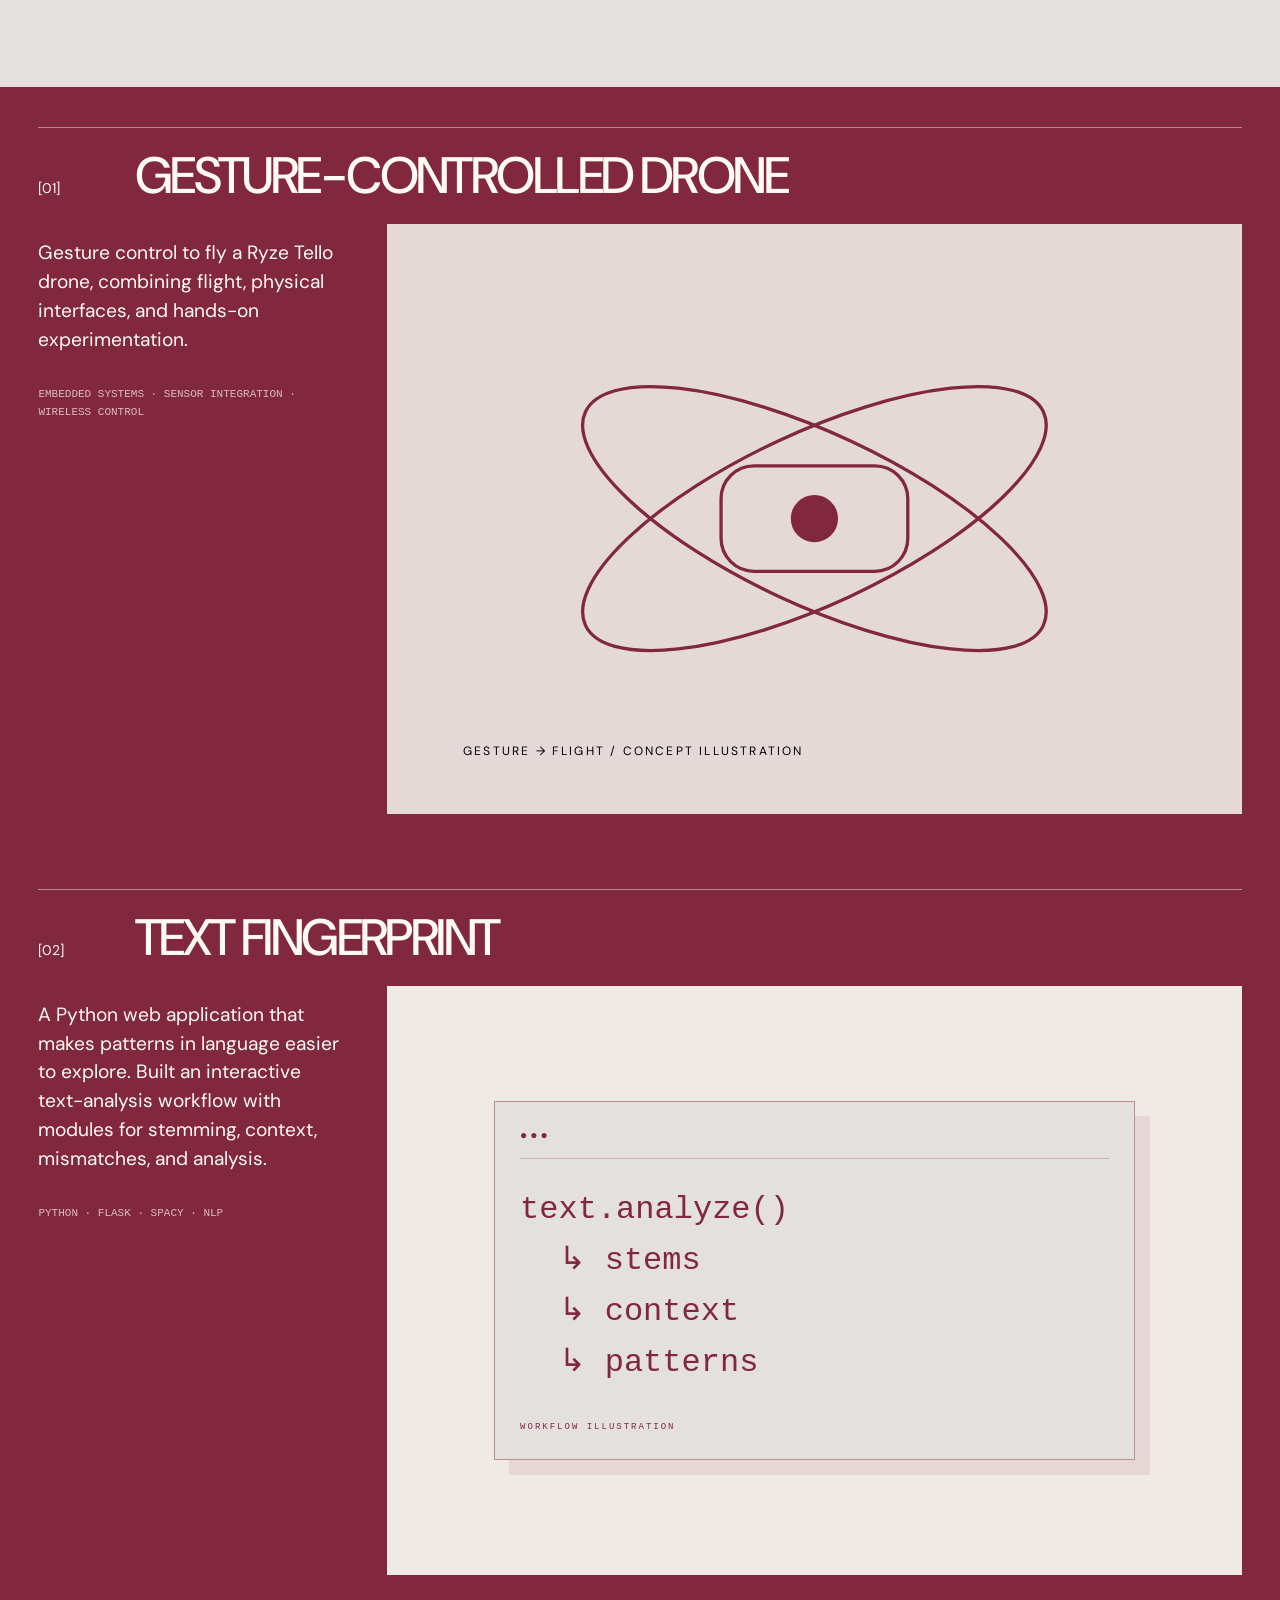
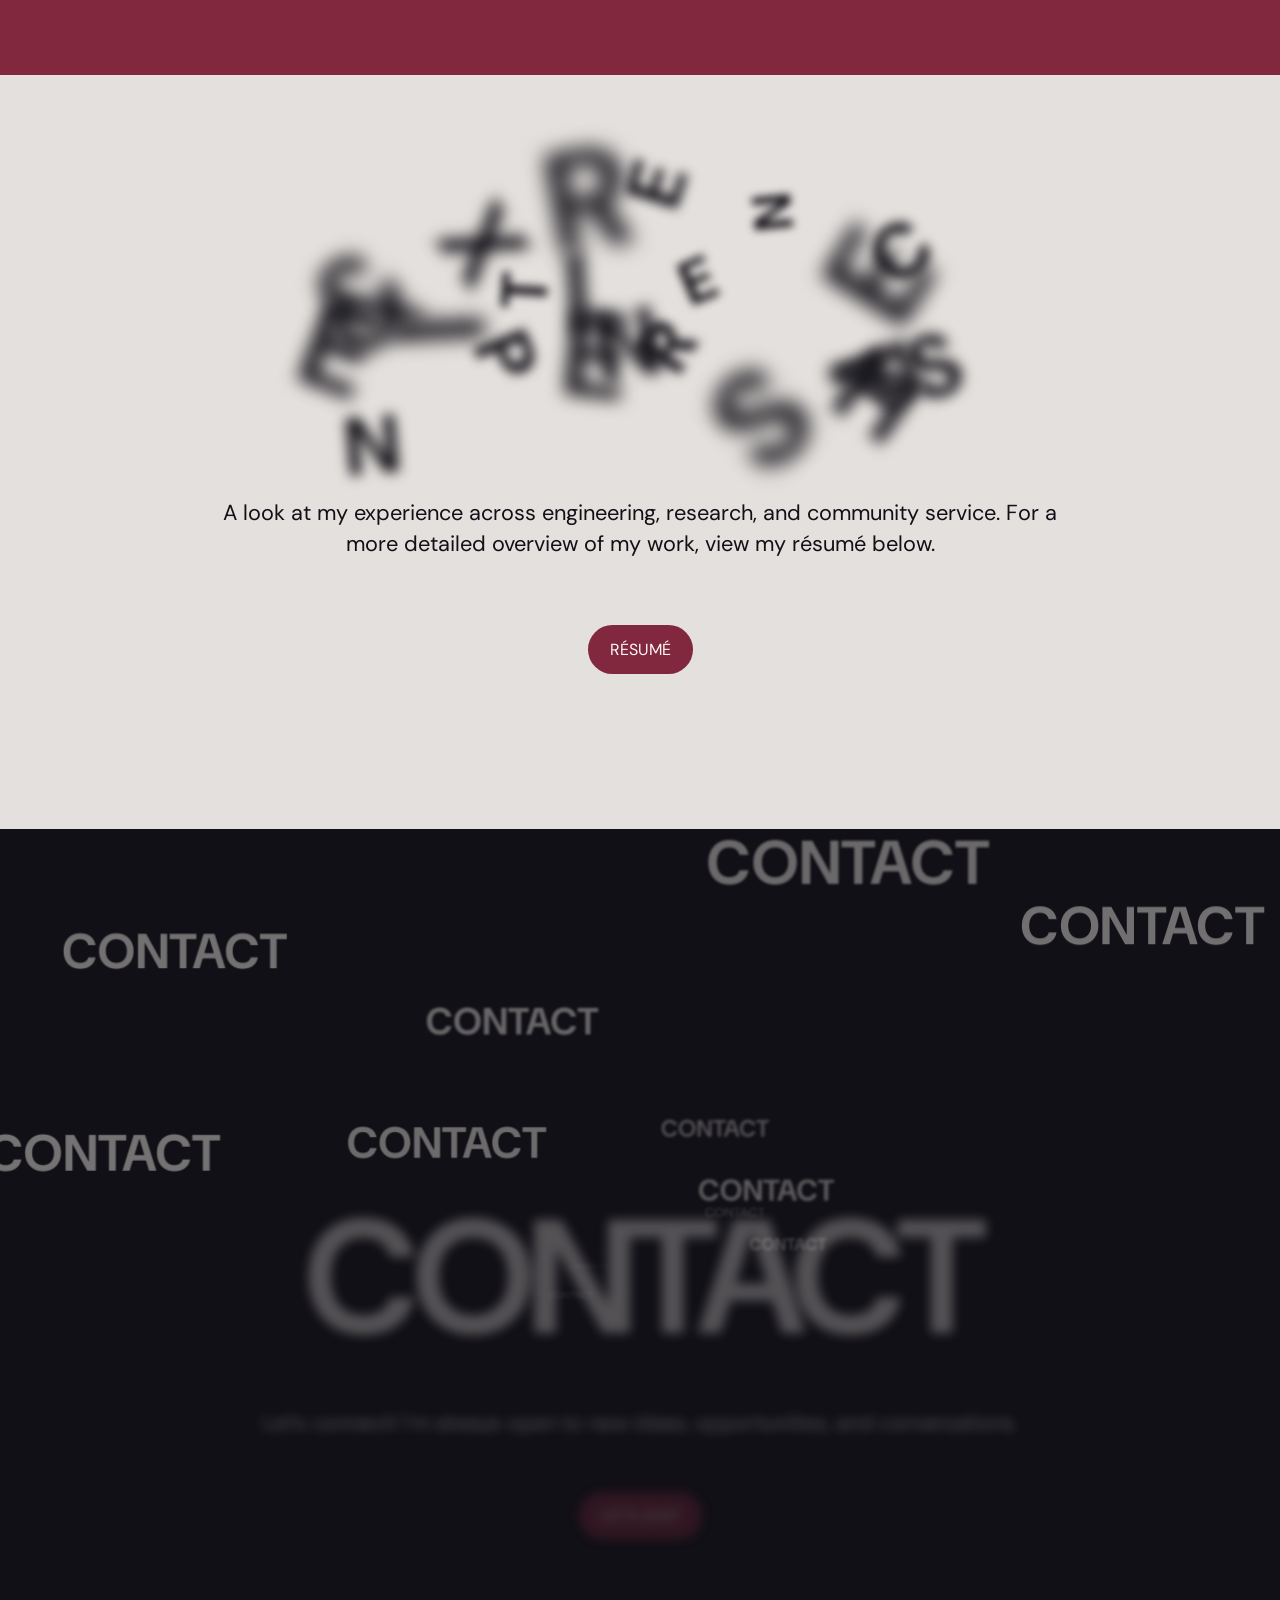
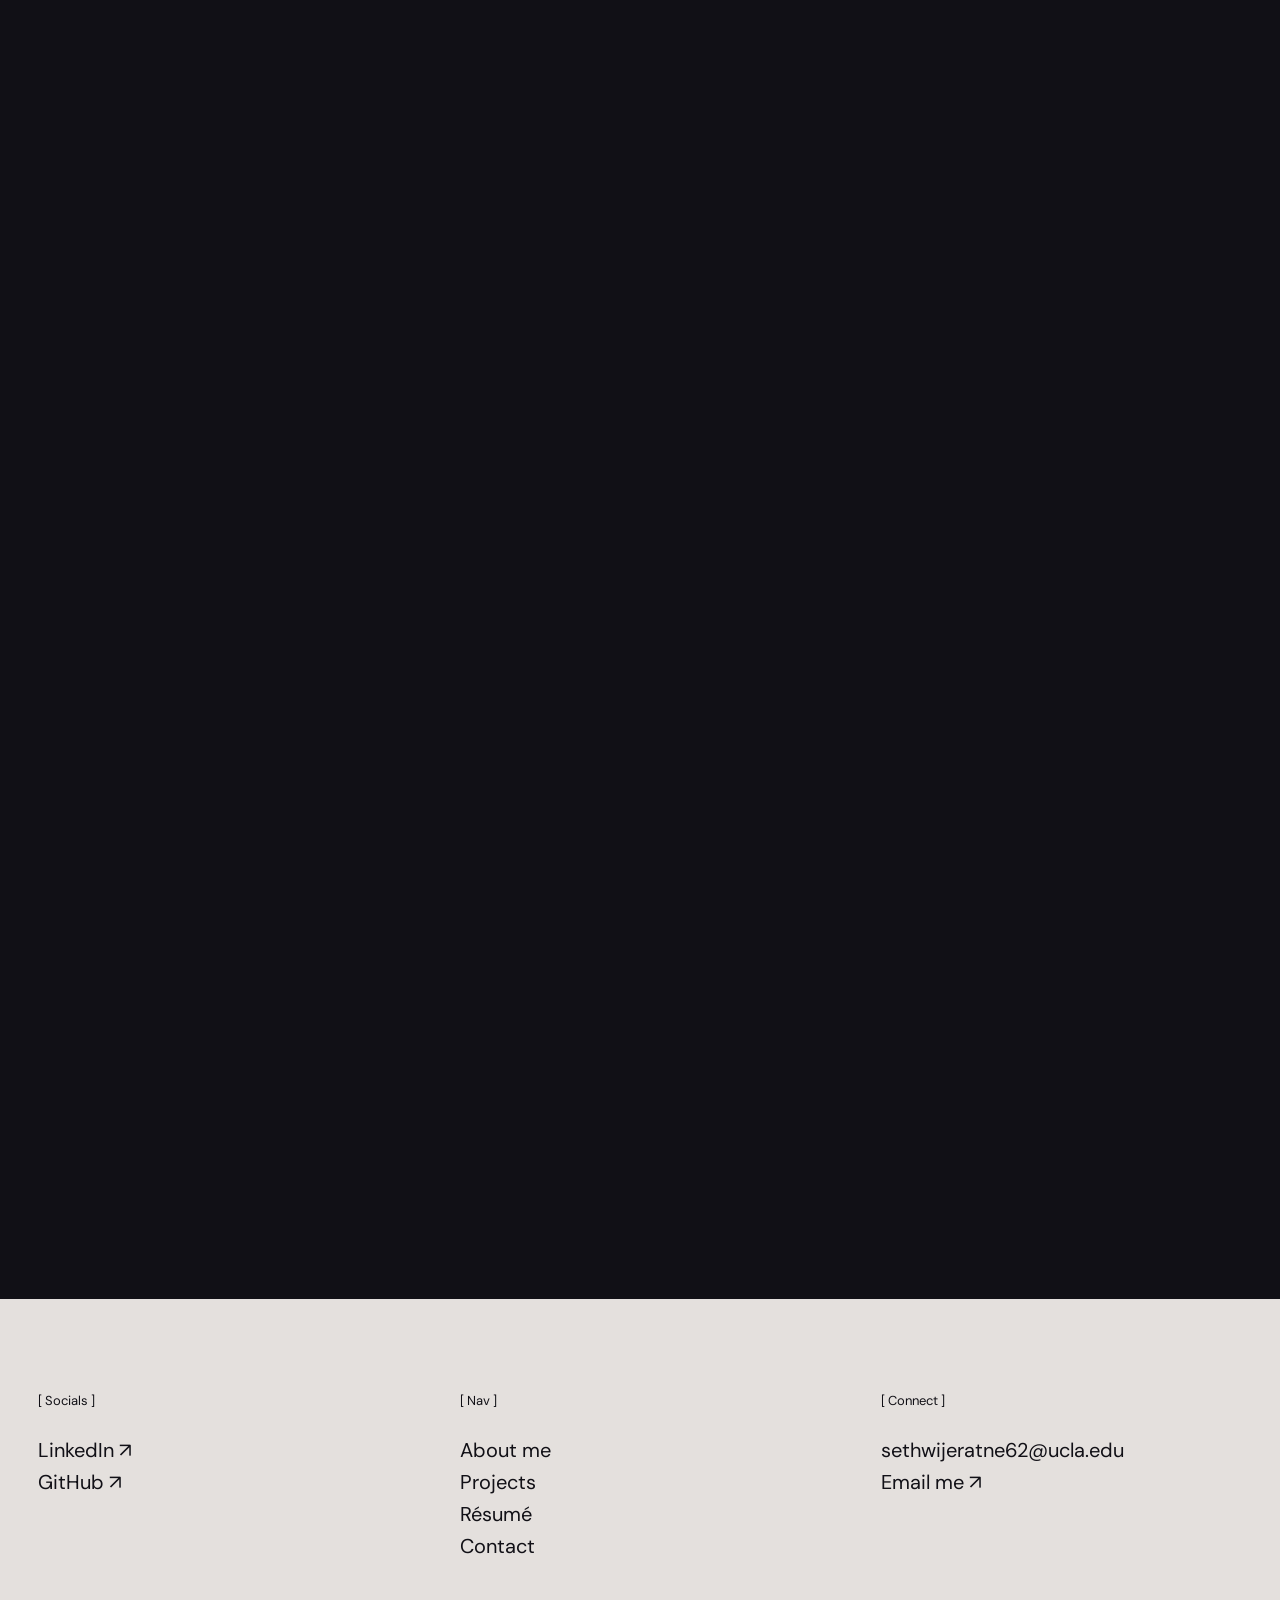
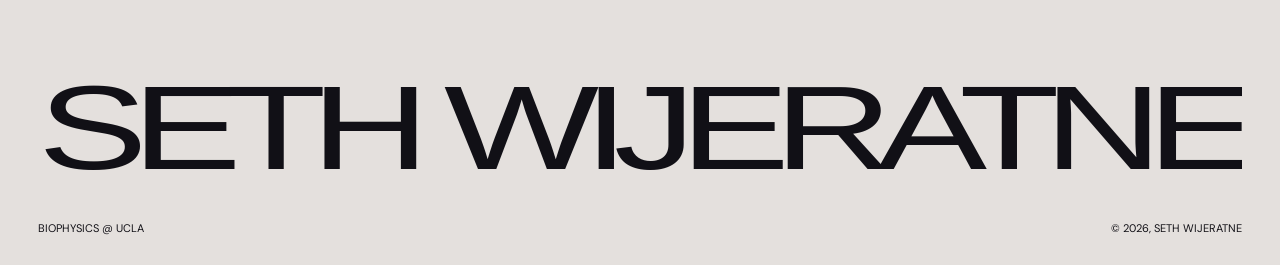
==== commit e9963e94: "Mk 4: apply revised copy, new transparent hero, and actual resume link" ====
--- a/index.html
+++ b/index.html
@@ -1 +1,2 @@
-<!doctype html><html lang="en"><head><meta charset="utf-8"><meta name="viewport" content="width=device-width,initial-scale=1"><meta name="theme-color" content="#e4e0dd"><meta name="description" content="Seth Wijeratne — Biophysics at UCLA. Projects across hardware, software, physics and biology."><title>Seth Wijeratne | Biophysics @ UCLA</title><link rel="stylesheet" href="portfolio.css"></head><body><a class="skip" href="#about">Skip animation and content intro</a><div class="opening" aria-hidden="true"><svg class="cover-svg" viewBox="0 0 1000 1000" preserveAspectRatio="none"><path d="M40 130 C260 -80 500 50 230 350 S-110 780 290 440 S880 -80 700 240 S80 1080 500 710 S1100 40 860 560 S690 1200 1050 800"/></svg><div class="opening-signature"><svg class="real-signature smooth-signature" viewBox="140 1450 2810 1000" role="img" aria-label="Seth W. handwritten signature"><g fill="none" stroke="currentColor" stroke-width="32" stroke-linecap="round" stroke-linejoin="round"><path class="ink-trace" d="M200 2340 C350 2295 490 2180 525 2005 C550 1885 570 1660 465 1610 C370 1560 325 1705 390 1820 C445 1925 560 1965 555 2095 C550 2220 475 2320 370 2290 C295 2270 240 2165 260 2235 C285 2340 525 2320 695 2260"/><path class="ink-trace" d="M695 2260 C770 2220 865 2105 830 2055 C790 1990 705 2050 700 2150 C690 2265 745 2340 840 2270 C975 2165 1060 2130 1080 1850 C1090 1710 1090 1650 1075 1680 C1050 1750 1020 2110 1060 2220 C1090 2305 1170 2320 1260 2220 C1355 2110 1390 1810 1390 1640 C1370 1740 1340 2060 1380 2165 C1415 2010 1475 1965 1500 2100 C1520 2220 1630 2260 1730 2195 C1805 2140 1835 1870 1830 1700 C1790 1700 1770 2180 1840 2240 C1915 2300 1980 2130 2020 1940 C2050 1810 2070 1635 2035 1705 C1990 1810 2020 2060 2120 2160 C2240 2310 2330 2050 2350 1820 C2365 1690 2360 1575 2340 1560"/><path class="ink-trace final-stroke" d="M940 1820 C1110 1915 1290 1900 1515 1855 C1880 1785 2230 1710 2540 1670 C2695 1650 2810 1625 2860 1595"/></g></svg></div></div><header class="header"><button class="brand" aria-label="Back to top"><svg viewBox="0 0 1400 150" aria-hidden="true"><text x="0" y="124" textLength="1400" lengthAdjust="spacingAndGlyphs">SETH WIJERATNE</text></svg></button><a class="button contact-button" href="mailto:sethwijeratne62@ucla.edu">Contact</a></header><main><section class="hero"><div class="hero-cutout"><img src="seth-hero-cutout.png" width="866" height="1536" alt="Seth Wijeratne in a white T-shirt" fetchpriority="high"></div><div class="hero-labels"><span class="label-pill">Biophysics @ UCLA</span><div class="location">Physics • Biology • Building<br>Based in Los Angeles <span class="globe">◎</span></div></div></section><section id="about" class="about"><div class="intro-copy"><h1 data-roll>Scientifically curious.<br>Driven to build.</h1><p data-lines>Bringing scientific understanding and practical skills together to build useful things across hardware and software.</p></div><div class="about-profile"><div class="portrait-wrap"><img src="seth-portrait.jpeg" width="872" height="845" alt="Seth Wijeratne wearing a gray vest" loading="lazy"></div><div class="about-copy"><h2 class="bracket"><span>[</span> About me <span>]</span></h2><p data-lines>I'm Seth Wijeratne, a biophysics student at UCLA. I'm interested in the connections between physics, biology, and engineering — and in turning what I learn into things I can build, test, and improve.</p><p data-lines>My interests span robotics, medical devices, biotechnology, and software. Independent projects have taken me from gesture-controlled flight to language-processing tools. I want to keep gaining practical experience through projects, research, and internships.</p><p data-lines>I'm working toward my B.S. in Biophysics, with an expected graduation in 2028.</p><a class="button" href="mailto:sethwijeratne62@ucla.edu">Let's get in touch</a></div></div></section><div class="work-transition"><section class="work-title"><p data-roll>Experiments.<strong>Projects.</strong></p><h2 class="bracket"><span>[</span> Selected work <span>]</span></h2></section><svg class="section-sweep" viewBox="0 0 1000 1000" preserveAspectRatio="none" aria-hidden="true"><path d="M40 130 C260 -80 500 50 230 350 S-110 780 290 440 S880 -80 700 240 S80 1080 500 710 S1100 40 860 560 S690 1200 1050 800"/></svg></div><section id="work" class="services"><div class="service-list"><article class="service"><div class="service-row"><span>[01]</span><h3>Gesture-controlled drone</h3></div><div class="service-visual"><div class="service-description"><p>Exploring a more intuitive way to fly. An independent project using hand movement to control a Ryze Tello, combining flight, physical interfaces, and hands-on experimentation.</p><p class="tools">Ryze Tello · Hardware · Motion control</p></div><div class="service-image"><svg viewBox="0 0 700 500" role="img" aria-label="Concept illustration of a gesture-controlled drone"><g fill="none" stroke="currentColor" stroke-width="3"><ellipse cx="350" cy="250" rx="230" ry="78" transform="rotate(25 350 250)"/><ellipse cx="350" cy="250" rx="230" ry="78" transform="rotate(-25 350 250)"/><rect x="265" y="202" width="170" height="96" rx="30"/><circle cx="350" cy="250" r="20" fill="currentColor"/></g><text x="30" y="465" font-size="11" letter-spacing="2">GESTURE → FLIGHT / CONCEPT ILLUSTRATION</text></svg></div></div></article><article class="service"><div class="service-row"><span>[02]</span><h3>Text Fingerprint</h3></div><div class="service-visual"><div class="service-description"><p>A Python web application that makes patterns in language easier to explore. Built an interactive text-analysis workflow with modules for stemming, context, mismatches, and analysis.</p><p class="tools">Python · Flask · spaCy · NLP</p></div><div class="service-image software-art"><div class="terminal"><div>● ● ●</div><pre>text.analyze()<br>  ↳ stems<br>  ↳ context<br>  ↳ patterns</pre><span>WORKFLOW ILLUSTRATION</span></div></div></div></article></div></section><section id="resume" class="resume-section" aria-labelledby="resume-heading"><div class="resume-compact"><div><span class="resume-label">Education · Experience · Skills</span><h2 id="resume-heading" class="bracket"><span>[</span> Résumé <span>]</span></h2></div><div class="resume-intro"><p>A closer look at my education, research, leadership, and technical experience.</p><a class="button resume-button" href="resume.html" target="_blank" rel="noopener">View my résumé ↗</a></div></div></section><section id="contact" class="contact-section"><div class="contact-content"><h2>Let’s connect.</h2><p>For projects, research, and internship opportunities.</p><a class="contact-email" href="mailto:sethwijeratne62@ucla.edu">sethwijeratne62@ucla.edu ↗</a><a class="button light" href="mailto:sethwijeratne62@ucla.edu">Write me an email ↗</a></div></section></main><footer><div class="footer-inner"><div class="footer-cols"><div><p>[ Socials ]</p><a href="https://www.linkedin.com/in/seth-wijeratne-663b312ba/" target="_blank" rel="noopener noreferrer">LinkedIn ↗</a><a href="https://github.com/sethwijeratne62" target="_blank" rel="noopener noreferrer">GitHub ↗</a></div><div><p>[ Nav ]</p><a href="#about">About me</a><a href="#work">Projects</a><a href="#resume">Résumé</a><a href="mailto:sethwijeratne62@ucla.edu">Contact</a></div><div><p>[ Connect ]</p><a href="mailto:sethwijeratne62@ucla.edu">sethwijeratne62@ucla.edu</a><a href="mailto:sethwijeratne62@ucla.edu">Email me ↗</a></div></div><div class="footer-wordmark"><svg viewBox="0 0 1400 150" aria-hidden="true"><text x="0" y="124" textLength="1400" lengthAdjust="spacingAndGlyphs">SETH WIJERATNE</text></svg></div><div class="footer-bottom"><span>Biophysics @ UCLA</span><span>© 2026, Seth Wijeratne</span></div></div></footer><script src="gsap.min.js"></script><script src="ScrollTrigger.min.js"></script><script src="SplitText.min.js"></script><script src="lenis.min.js"></script><script src="portfolio.js"></script></body></html>
+<!DOCTYPE html>
+<html lang="en"><head><meta charset="utf-8"><meta name="viewport" content="width=device-width,initial-scale=1"><meta name="theme-color" content="#e4e0dd"><meta name="description" content="Seth Wijeratne — Biophysics at UCLA. Projects across hardware, software, physics and biology."><title>Seth Wijeratne | Biophysics @ UCLA</title><link rel="stylesheet" href="portfolio.css"></head><body><a class="skip" href="#about">Skip animation and content intro</a><div class="opening" aria-hidden="true"><svg class="cover-svg" viewbox="0 0 1000 1000" preserveaspectratio="none"><path d="M40 130 C260 -80 500 50 230 350 S-110 780 290 440 S880 -80 700 240 S80 1080 500 710 S1100 40 860 560 S690 1200 1050 800"></path></svg><div class="opening-signature"><svg class="real-signature smooth-signature" viewbox="140 1450 2810 1000" role="img" aria-label="Seth W. handwritten signature"><g fill="none" stroke="currentColor" stroke-width="32" stroke-linecap="round" stroke-linejoin="round"><path class="ink-trace" d="M200 2340 C350 2295 490 2180 525 2005 C550 1885 570 1660 465 1610 C370 1560 325 1705 390 1820 C445 1925 560 1965 555 2095 C550 2220 475 2320 370 2290 C295 2270 240 2165 260 2235 C285 2340 525 2320 695 2260"></path><path class="ink-trace" d="M695 2260 C770 2220 865 2105 830 2055 C790 1990 705 2050 700 2150 C690 2265 745 2340 840 2270 C975 2165 1060 2130 1080 1850 C1090 1710 1090 1650 1075 1680 C1050 1750 1020 2110 1060 2220 C1090 2305 1170 2320 1260 2220 C1355 2110 1390 1810 1390 1640 C1370 1740 1340 2060 1380 2165 C1415 2010 1475 1965 1500 2100 C1520 2220 1630 2260 1730 2195 C1805 2140 1835 1870 1830 1700 C1790 1700 1770 2180 1840 2240 C1915 2300 1980 2130 2020 1940 C2050 1810 2070 1635 2035 1705 C1990 1810 2020 2060 2120 2160 C2240 2310 2330 2050 2350 1820 C2365 1690 2360 1575 2340 1560"></path><path class="ink-trace final-stroke" d="M940 1820 C1110 1915 1290 1900 1515 1855 C1880 1785 2230 1710 2540 1670 C2695 1650 2810 1625 2860 1595"></path></g></svg></div></div><header class="header"><button class="brand" aria-label="Back to top"><svg viewbox="0 0 1400 150" aria-hidden="true"><text x="0" y="124" textlength="1400" lengthadjust="spacingAndGlyphs">SETH WIJERATNE</text></svg></button><a class="button contact-button" href="mailto:sethwijeratne62@ucla.edu">Contact</a></header><main><section class="hero"><div class="hero-cutout"><img src="[data-uri]" width="866" height="1536" alt="Seth Wijeratne seated in a gray jacket" fetchpriority="high"></div><div class="hero-labels"><span class="label-pill">Biophysics @ UCLA</span><div class="location">Los Angeles<span class="globe" aria-hidden="true">◎</span></div></div></section><section id="about" class="about"><div class="intro-copy"><h1 data-roll>Product-Minded Engineer</h1><p data-lines>Scientific understanding and technical skills to help build hardware and software</p></div><div class="about-profile"><div class="portrait-wrap"><img src="seth-portrait.jpeg" width="872" height="845" alt="Seth Wijeratne wearing a gray vest" loading="lazy"></div><div class="about-copy"><h2 class="bracket"><span>[</span> About me <span>]</span></h2><p data-lines>I'm Seth Wijeratne, a biophysics student at UCLA. I'm interested in the connections between physics, biology, and engineering — and in turning what I learn into things I can build, test, and improve.</p><p data-lines>My interests are materials science, biotechnology, and systems engineering. Independent projects have taken me from gesture-controlled flight to language-processing tools. I intend to keep gaining practical experience through projects, research, and internships.</p><p data-lines>I'm working toward my B.S. in Biophysics, with an expected graduation in 2028.</p><a class="button" href="mailto:sethwijeratne62@ucla.edu">Let's get in touch</a></div></div></section><div class="work-transition"><section class="work-title"><p data-roll>Research.<strong>Projects.</strong></p><h2 class="bracket"><span>[</span> Experiments <span>]</span></h2></section><svg class="section-sweep" viewbox="0 0 1000 1000" preserveaspectratio="none" aria-hidden="true"><path d="M40 130 C260 -80 500 50 230 350 S-110 780 290 440 S880 -80 700 240 S80 1080 500 710 S1100 40 860 560 S690 1200 1050 800"></path></svg></div><section id="work" class="services"><div class="service-list"><article class="service"><div class="service-row"><span>[01]</span><h3>Gesture-controlled drone</h3></div><div class="service-visual"><div class="service-description"><p>Gesture control to fly a Ryze Tello drone, combining flight, physical interfaces, and hands-on experimentation.</p><p class="tools">Embedded Systems · Sensor Integration · Wireless Control</p></div><div class="service-image"><svg viewbox="0 0 700 500" role="img" aria-label="Concept illustration of a gesture-controlled drone"><g fill="none" stroke="currentColor" stroke-width="3"><ellipse cx="350" cy="250" rx="230" ry="78" transform="rotate(25 350 250)"></ellipse><ellipse cx="350" cy="250" rx="230" ry="78" transform="rotate(-25 350 250)"></ellipse><rect x="265" y="202" width="170" height="96" rx="30"></rect><circle cx="350" cy="250" r="20" fill="currentColor"></circle></g><text x="30" y="465" font-size="11" letter-spacing="2">GESTURE → FLIGHT / CONCEPT ILLUSTRATION</text></svg></div></div></article><article class="service"><div class="service-row"><span>[02]</span><h3>Text Fingerprint</h3></div><div class="service-visual"><div class="service-description"><p>A Python web application that makes patterns in language easier to explore. Built an interactive text-analysis workflow with modules for stemming, context, mismatches, and analysis.</p><p class="tools">Python · Flask · spaCy · NLP</p></div><div class="service-image software-art"><div class="terminal"><div>● ● ●</div><pre>text.analyze()<br>  ↳ stems<br>  ↳ context<br>  ↳ patterns</pre><span>WORKFLOW ILLUSTRATION</span></div></div></div></article></div></section><section id="resume" class="resume-section" aria-labelledby="resume-heading"><div class="resume-feature"><h2 id="resume-heading" data-random>Experience<br>&amp; Internships</h2><p>A look at my experience across engineering, research, and community service. For a more detailed overview of my work, view my résumé below.</p><a class="button resume-button" target="_blank" rel="noopener noreferrer" href="https://docs.google.com/document/d/1YnTYE4_FqK3V-t8C8xIoK1NakplssK8N2CTf-uAR1p4/edit?usp=sharing">Résumé</a></div></section><section id="contact" class="contact-section" aria-labelledby="contact-heading"><div class="contact-pin"><div class="contact-words" aria-hidden="true"></div><div class="contact-content"><h2 id="contact-heading">Contact</h2><p>Let’s connect! I’m always open to new ideas, opportunities, and conversations.</p><a class="button" href="mailto:sethwijeratne62@ucla.edu">Let’s chat</a></div></div></section></main><footer><div class="footer-inner"><div class="footer-cols"><div><p>[ Socials ]</p><a href="https://www.linkedin.com/in/seth-wijeratne-663b312ba/" target="_blank" rel="noopener noreferrer">LinkedIn ↗</a><a href="https://github.com/sethwijeratne62" target="_blank" rel="noopener noreferrer">GitHub ↗</a></div><div><p>[ Nav ]</p><a href="#about">About me</a><a href="#work">Projects</a><a href="#resume">Résumé</a><a href="mailto:sethwijeratne62@ucla.edu">Contact</a></div><div><p>[ Connect ]</p><a href="mailto:sethwijeratne62@ucla.edu">sethwijeratne62@ucla.edu</a><a href="mailto:sethwijeratne62@ucla.edu">Email me ↗</a></div></div><div class="footer-wordmark"><svg viewbox="0 0 1400 150" aria-hidden="true"><text x="0" y="124" textlength="1400" lengthadjust="spacingAndGlyphs">SETH WIJERATNE</text></svg></div><div class="footer-bottom"><span>Biophysics @ UCLA</span><span>© 2026, Seth Wijeratne</span></div></div></footer><script src="gsap.min.js"></script><script src="ScrollTrigger.min.js"></script><script src="SplitText.min.js"></script><script src="lenis.min.js"></script><script src="portfolio.js"></script></body></html>
--- a/portfolio.css
+++ b/portfolio.css
@@ -3,9 +3,20 @@
 @media(min-width:768px){.hero-cutout{height:min(79%,calc(100% - clamp(210px,18vw,290px)))}}
 
 /* Mk 2: readable projects and a calm résumé/contact finish. */
-.services{padding-bottom:100px}.service{padding-bottom:65px}.service:last-child{padding-bottom:0}.service-visual{height:auto;min-height:420px;display:grid;grid-template-columns:27% 71%;gap:2%;align-items:start;overflow:visible}.service-description{width:auto;padding:15px 20px 0 0}.service-image{position:relative;left:auto;width:100%;height:auto;aspect-ratio:1.45;min-height:360px}.service-image>svg{width:90%;height:100%}.service-image,.service-image img,.service-image svg{transform:none!important;transition:none!important}.service-row{margin-top:10px}.resume-section{padding:110px 5% 100px;background:var(--paper);color:var(--ink)}.resume-top{display:flex;justify-content:space-between;align-items:center;gap:35px}.resume-label{display:block;font:11px/1.5 monospace;text-transform:uppercase;letter-spacing:1.3px;margin-bottom:25px;color:var(--accent)}.resume-top .bracket{margin-bottom:0}.resume-button{white-space:nowrap}.resume-summary{font-size:21px;line-height:1.5;max-width:620px;margin:35px 0 65px}.resume-layout{display:grid;grid-template-columns:29% 64%;gap:7%}.resume-sidebar section{margin-bottom:50px}.resume-layout h3{font-size:13px;text-transform:uppercase;letter-spacing:1px;color:var(--accent);margin:0 0 25px;padding-top:20px;border-top:1px solid #11101645}.resume-layout h4{font-size:24px;line-height:1.25;font-weight:500;letter-spacing:-.6px;margin:0 0 12px}.resume-layout p,.resume-layout li{font-size:16px;line-height:1.65}.resume-sidebar ul{padding-left:19px}.resume-sidebar li{margin-bottom:12px}.resume-muted{opacity:.65}.resume-role{margin-bottom:35px;padding:0 0 28px;border-bottom:1px solid #11101625}.resume-role:last-child{border-bottom:0;margin-bottom:0}.resume-role-top{display:flex;justify-content:space-between;gap:25px;align-items:baseline}.resume-role-top>span{font:11px/1.5 monospace;white-space:nowrap;opacity:.65}.resume-org{font-size:14px!important;opacity:.65;margin:0 0 18px}.resume-role ul{padding-left:19px;margin-bottom:0}.resume-role li{margin-bottom:9px}.contact-section{height:auto;min-height:420px;padding:95px 5%;display:flex;align-items:center;justify-content:center;overflow:visible}.contact-content{opacity:1!important;transform:none!important;filter:none!important}.contact-content h2{font-size:clamp(45px,6.5vw,90px);text-transform:none;line-height:1.1}.contact-content p{font-size:19px;line-height:1.5}.contact-email{font-size:clamp(18px,2.6vw,35px);display:block;width:fit-content;margin:30px auto;text-decoration:underline;text-underline-offset:7px;overflow-wrap:anywhere}.contact-content .button{margin-top:10px}.footer-inner{transform:none!important}.footer-wordmark{opacity:1;transform:none}.footer-cols a{overflow-wrap:anywhere;max-width:100%}
+.services{padding-bottom:100px}.service{padding-bottom:65px}.service:last-child{padding-bottom:0}.service-visual{height:auto;min-height:420px;display:grid;grid-template-columns:27% 71%;gap:2%;align-items:start;overflow:visible}.service-description{width:auto;padding:15px 20px 0 0}.service-image{position:relative;left:auto;width:100%;height:auto;aspect-ratio:1.45;min-height:360px}.service-image>svg{width:90%;height:100%}.service-image,.service-image img,.service-image svg{transform:none!important;transition:none!important}.service-row{margin-top:10px}.resume-section{padding:110px 5% 100px;background:var(--paper);color:var(--ink)}.resume-top{display:flex;justify-content:space-between;align-items:center;gap:35px}.resume-label{display:block;font:11px/1.5 monospace;text-transform:uppercase;letter-spacing:1.3px;margin-bottom:25px;color:var(--accent)}.resume-top .bracket{margin-bottom:0}.resume-button{white-space:nowrap}.resume-summary{font-size:21px;line-height:1.5;max-width:620px;margin:35px 0 65px}.resume-layout{display:grid;grid-template-columns:29% 64%;gap:7%}.resume-sidebar section{margin-bottom:50px}.resume-layout h3{font-size:13px;text-transform:uppercase;letter-spacing:1px;color:var(--accent);margin:0 0 25px;padding-top:20px;border-top:1px solid #11101645}.resume-layout h4{font-size:24px;line-height:1.25;font-weight:500;letter-spacing:-.6px;margin:0 0 12px}.resume-layout p,.resume-layout li{font-size:16px;line-height:1.65}.resume-sidebar ul{padding-left:19px}.resume-sidebar li{margin-bottom:12px}.resume-muted{opacity:.65}.resume-role{margin-bottom:35px;padding:0 0 28px;border-bottom:1px solid #11101625}.resume-role:last-child{border-bottom:0;margin-bottom:0}.resume-role-top{display:flex;justify-content:space-between;gap:25px;align-items:baseline}.resume-role-top>span{font:11px/1.5 monospace;white-space:nowrap;opacity:.65}.resume-org{font-size:14px!important;opacity:.65;margin:0 0 18px}.resume-role ul{padding-left:19px;margin-bottom:0}.resume-role li{margin-bottom:9px}.contact-section{height:auto;min-height:420px;padding:95px 5%;display:flex;align-items:center;justify-content:center;overflow:visible}.contact-content{opacity:1}.contact-content h2{font-size:clamp(45px,6.5vw,90px);text-transform:none;line-height:1.1}.contact-content p{font-size:19px;line-height:1.5}.contact-email{font-size:clamp(18px,2.6vw,35px);display:block;width:fit-content;margin:30px auto;text-decoration:underline;text-underline-offset:7px;overflow-wrap:anywhere}.contact-content .button{margin-top:10px}.footer-inner{transform:none!important}.footer-wordmark{opacity:1;transform:none}.footer-cols a{overflow-wrap:anywhere;max-width:100%}
 @media(max-width:991px){.resume-layout{grid-template-columns:31% 63%;gap:6%}.resume-role-top{display:block}.resume-role-top>span{display:block;margin-bottom:12px}.service-visual{grid-template-columns:30% 68%}.service-image{min-height:340px}}
 @media(max-width:767px){.services{padding-bottom:60px}.service{padding-bottom:20px;margin-bottom:35px}.service-visual{display:flex;flex-direction:column-reverse;min-height:0;gap:25px}.service-image{width:100%;height:330px;min-height:0;aspect-ratio:auto}.service-description{width:100%;padding:0}.service-row{margin-top:0}.resume-section{padding:70px 5%}.resume-top{display:block}.resume-top .bracket{font-size:11vw;margin-bottom:30px}.resume-button{font-size:11px}.resume-summary{font-size:18px;margin:30px 0 45px}.resume-layout{display:flex;flex-direction:column;gap:40px}.resume-sidebar{display:grid;grid-template-columns:1fr;gap:0}.resume-sidebar section{margin-bottom:30px}.resume-layout h4{font-size:23px}.resume-layout p,.resume-layout li{font-size:15px}.resume-role-top{display:block}.contact-section{padding:65px 5%;min-height:350px}.contact-content h2{font-size:13vw}.contact-content p{font-size:16px}.contact-email{font-size:5vw}.footer-cols{grid-template-columns:1fr 1fr}.footer-cols>div:last-child{grid-column:1 / -1}.footer-cols a{font-size:15px}}
 
 /* Mk 3: compact résumé and continuous vector handwriting. */
 .smooth-signature{color:var(--light);filter:none;overflow:visible;shape-rendering:geometricPrecision}.smooth-signature .ink-trace{stroke-dasharray:none;stroke-dashoffset:0;vector-effect:none}.opening-signature{width:min(700px,78vw)}.resume-section{padding:80px 5%}.resume-compact{display:grid;grid-template-columns:1fr 1fr;gap:8%;align-items:center}.resume-compact .bracket{margin:0}.resume-intro p{font-size:22px;line-height:1.5;max-width:510px;margin:0 0 30px}.resume-compact .resume-label{margin-bottom:22px}.resume-intro .resume-button{font-size:13px}@media(max-width:767px){.opening-signature{width:88vw}.resume-section{padding:60px 5%}.resume-compact{grid-template-columns:1fr;gap:28px}.resume-compact .bracket{font-size:11vw}.resume-intro p{font-size:18px;margin-bottom:25px}}
+
+/* Keep the pen hidden until fonts and stroke lengths are ready. */
+.opening-signature{visibility:hidden}
+
+/* Mk 4: editorial résumé, contact depth and handwritten hover reveals. */
+.ink-trace{opacity:0;visibility:hidden}.hero-cutout{overflow:hidden}.hero-cutout img{height:135%;max-width:none;object-fit:contain;object-position:center top;flex-shrink:0;align-self:flex-start}
+.button{isolation:isolate;transition:none}.button:hover{background:var(--accent);transform:none}.button:after{display:none}.scribble-overlay{position:absolute;inset:0;width:100%;height:100%;pointer-events:none;overflow:visible}.scribble-label{display:flex;align-items:center;justify-content:center;width:100%;height:100%;background:var(--ink);color:var(--light);font:inherit;text-transform:uppercase;white-space:nowrap}
+.resume-section{padding:140px 4% 150px}.resume-feature{text-align:center}.resume-feature h2{font-size:clamp(45px,8.3vw,145px);text-transform:uppercase;letter-spacing:-.055em;line-height:1.02;margin:0 0 65px;font-weight:700}.resume-feature>p{font-size:clamp(17px,1.7vw,25px);line-height:1.45;max-width:850px;margin:0 auto 65px}.resume-feature .button{font-size:16px;padding:14px 22px}
+.contact-section{height:230svh;min-height:0;padding:0;display:block;position:relative;overflow:clip;background:var(--ink)}.contact-pin{height:100svh;position:sticky;top:0;overflow:hidden;perspective:800px;display:grid;place-items:center}.contact-content{padding:80px 5%}.contact-content h2{font-size:clamp(65px,13vw,210px);text-transform:uppercase;font-weight:700;letter-spacing:-.055em;line-height:1;margin:0 0 50px}.contact-content p{font-size:clamp(17px,1.7vw,25px);line-height:1.45;max-width:830px;margin:0 auto 45px}.contact-content .button{font-size:16px;padding:14px 22px}.contact-words span{font-size:4vw;font-weight:700;will-change:transform,opacity;pointer-events:none}
+@media(max-width:767px){.hero-cutout img{height:135%}.resume-section{padding:85px 5% 95px}.resume-feature h2{font-size:10vw;margin-bottom:38px}.resume-feature>p{font-size:17px;margin-bottom:35px}.resume-feature .button,.contact-content .button{font-size:13px;padding:13px 19px}.contact-content h2{font-size:17vw;margin-bottom:30px}.contact-content p{font-size:17px;margin-bottom:30px}.contact-words span{font-size:7vw}.contact-section{height:200svh}}
+@media(prefers-reduced-motion:reduce){.contact-section{height:auto;min-height:85svh}.contact-pin{position:relative;min-height:85svh;height:auto}.contact-words{display:none}}
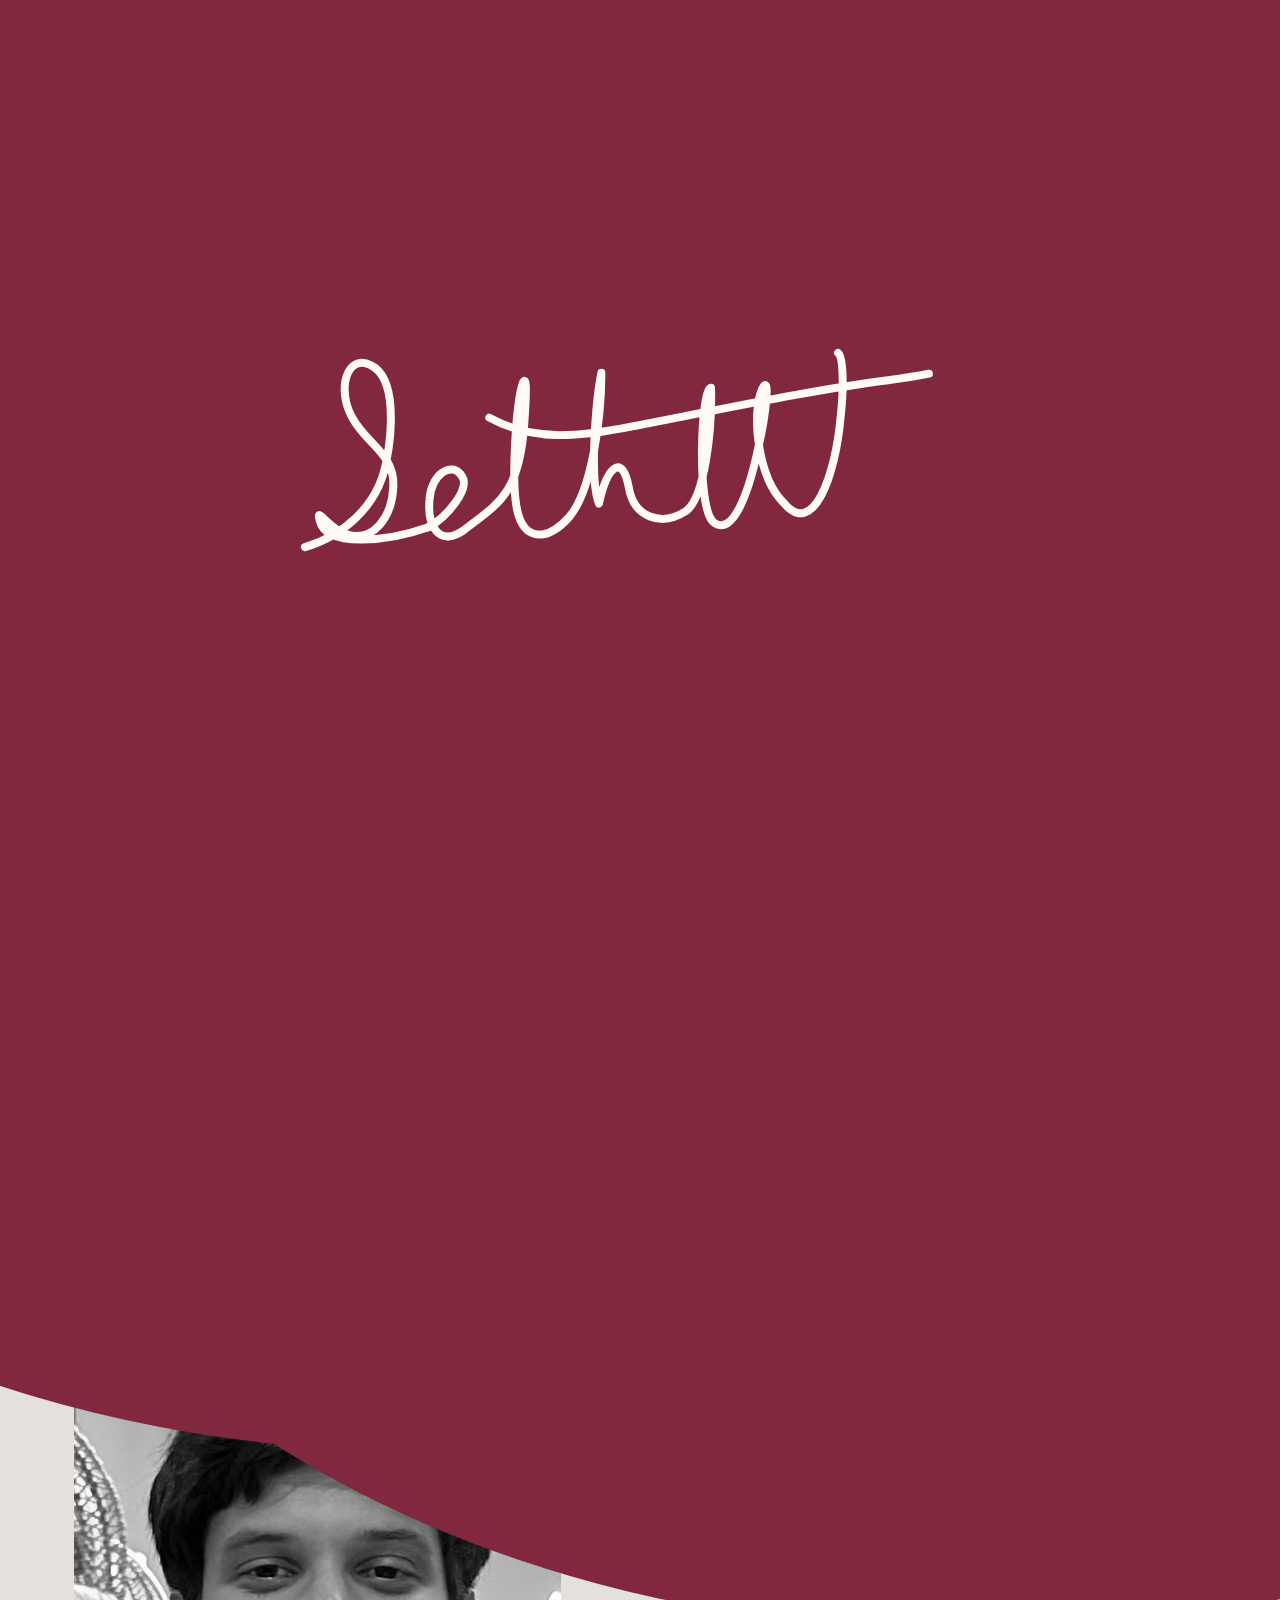
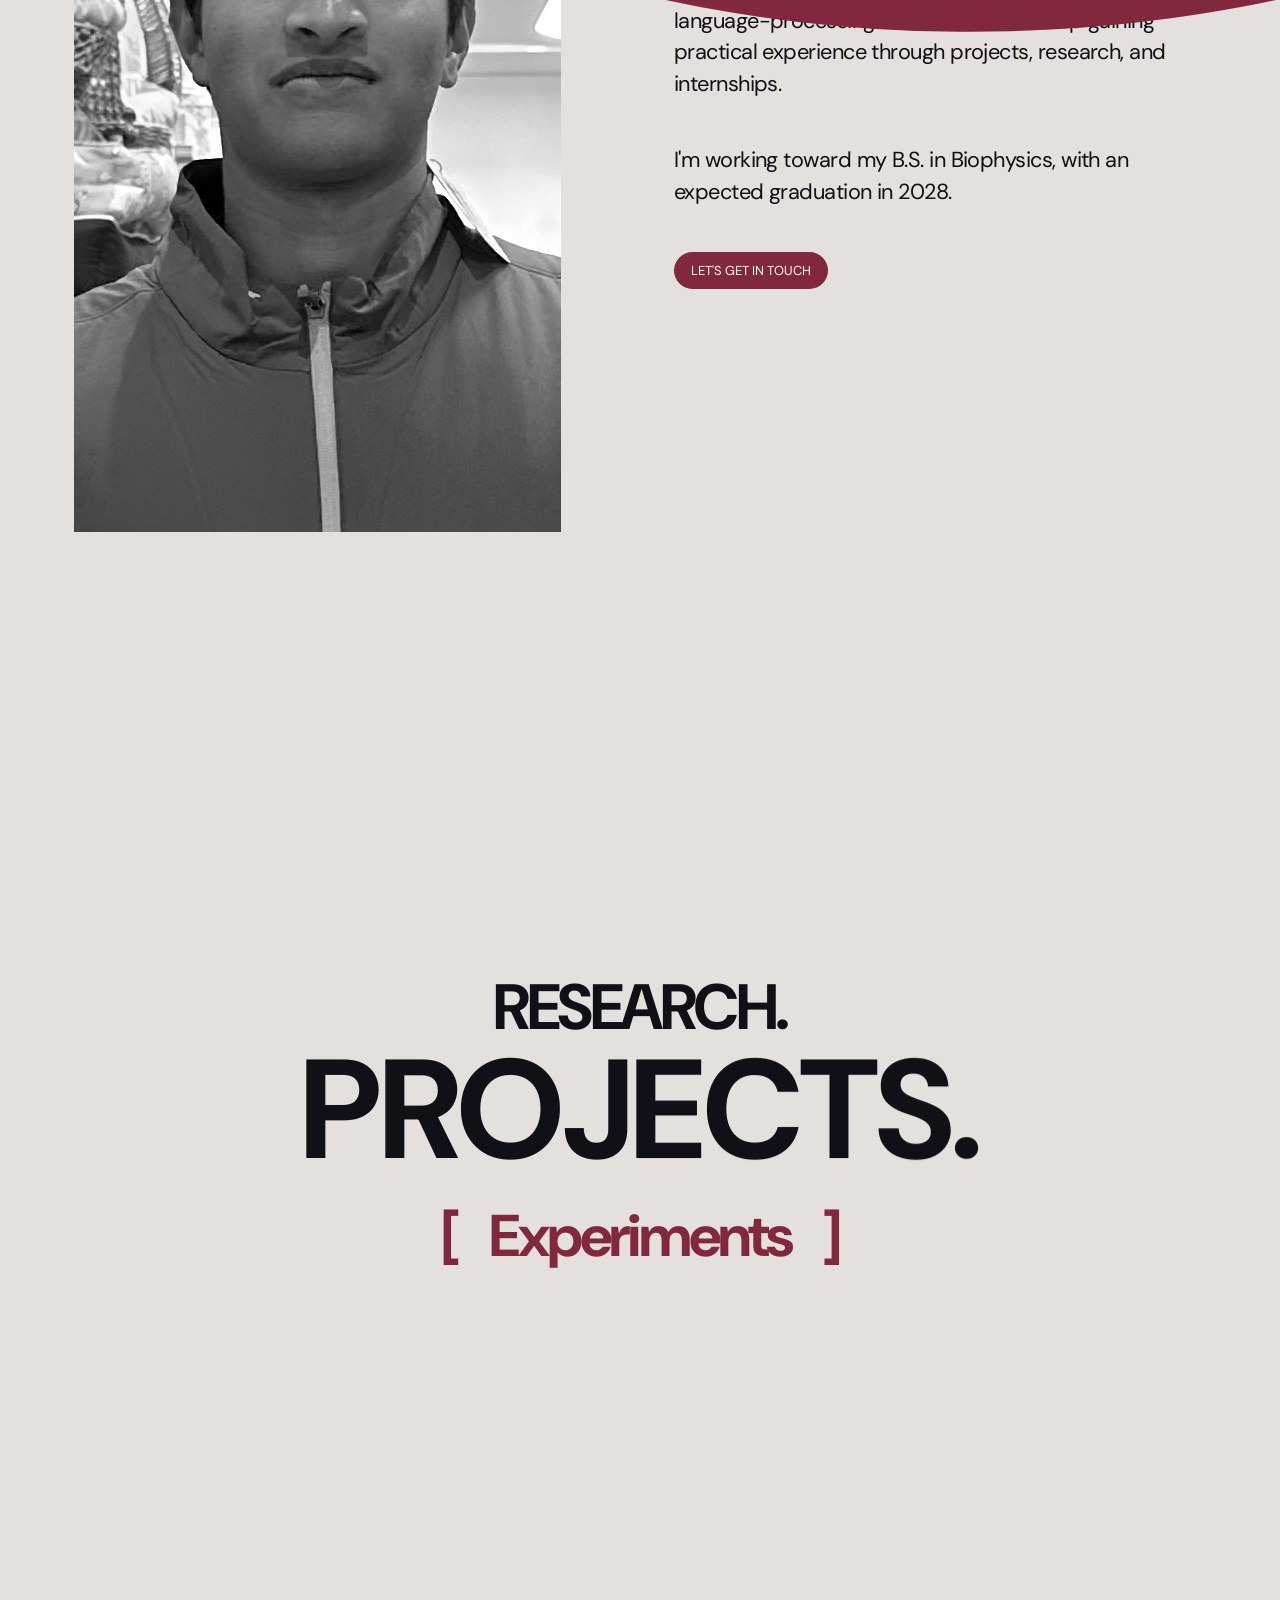
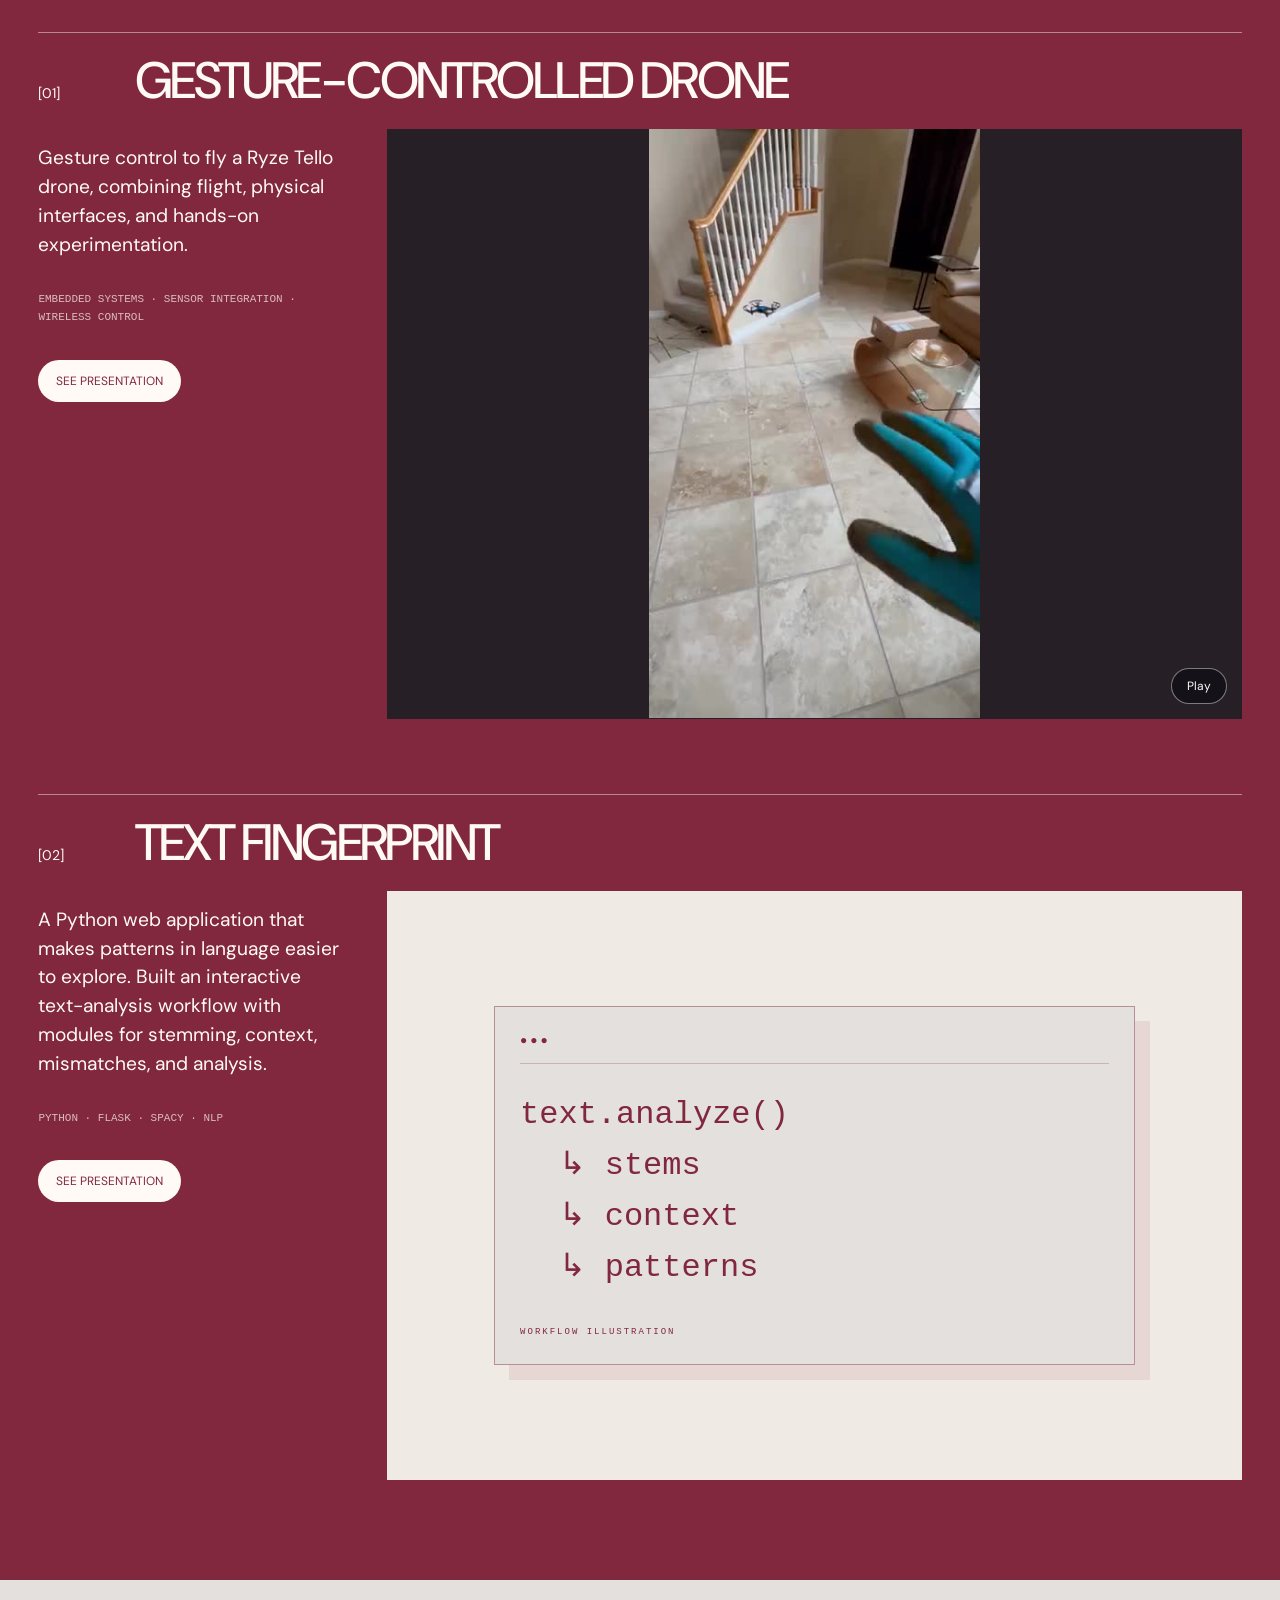
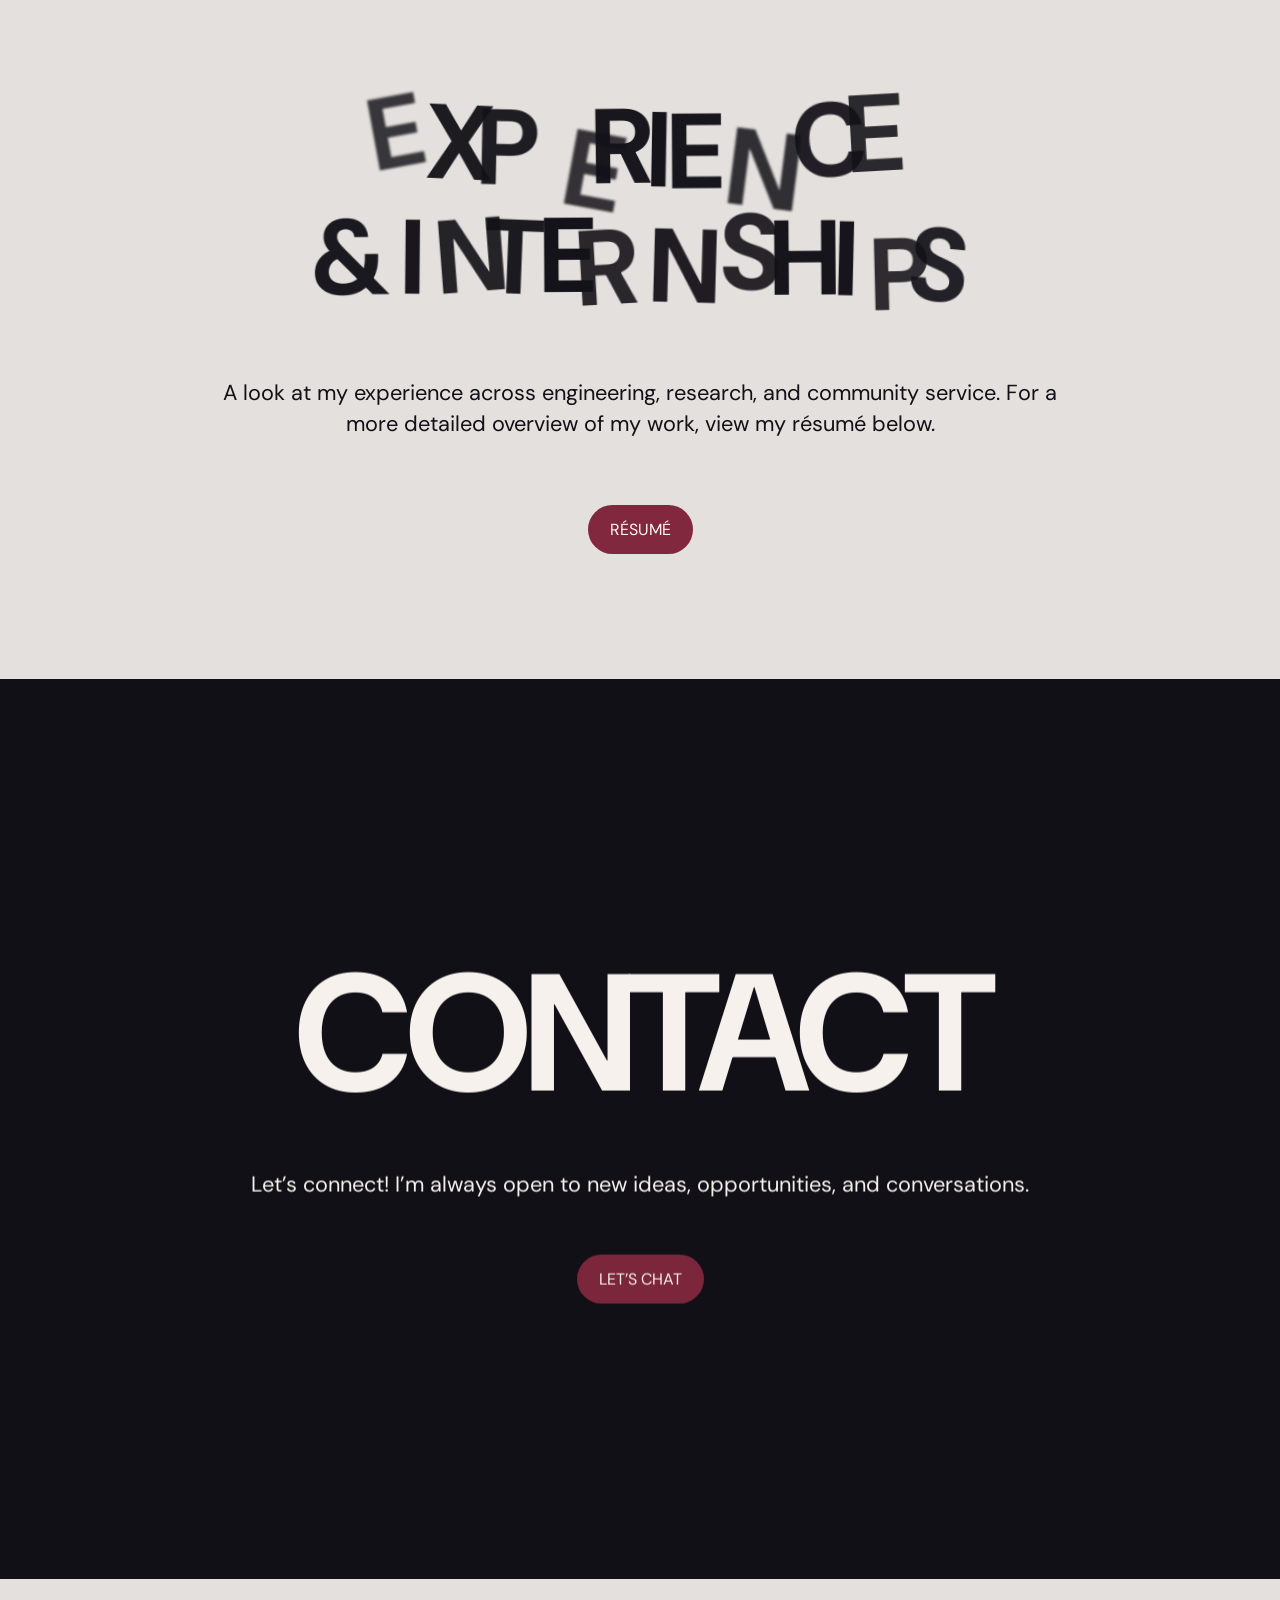
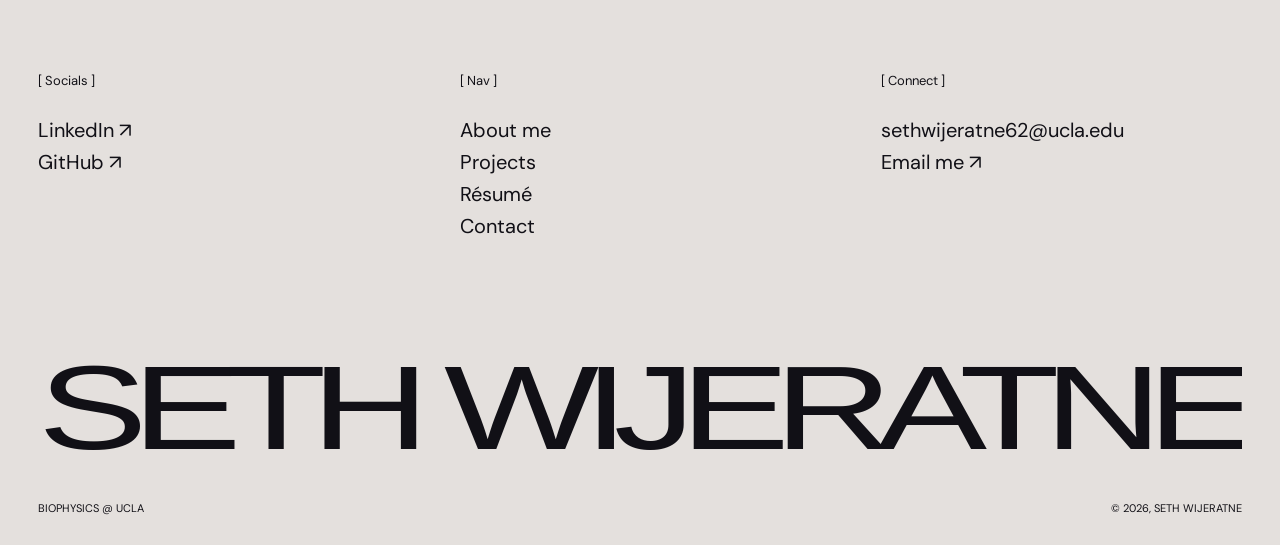
==== commit 90cd7ae6: "Mk 5: loop all three drone clips and link project presentations" ====
--- a/index.html
+++ b/index.html
@@ -1,2 +1,2 @@
 <!DOCTYPE html>
-<html lang="en"><head><meta charset="utf-8"><meta name="viewport" content="width=device-width,initial-scale=1"><meta name="theme-color" content="#e4e0dd"><meta name="description" content="Seth Wijeratne — Biophysics at UCLA. Projects across hardware, software, physics and biology."><title>Seth Wijeratne | Biophysics @ UCLA</title><link rel="stylesheet" href="portfolio.css"></head><body><a class="skip" href="#about">Skip animation and content intro</a><div class="opening" aria-hidden="true"><svg class="cover-svg" viewbox="0 0 1000 1000" preserveaspectratio="none"><path d="M40 130 C260 -80 500 50 230 350 S-110 780 290 440 S880 -80 700 240 S80 1080 500 710 S1100 40 860 560 S690 1200 1050 800"></path></svg><div class="opening-signature"><svg class="real-signature smooth-signature" viewbox="140 1450 2810 1000" role="img" aria-label="Seth W. handwritten signature"><g fill="none" stroke="currentColor" stroke-width="32" stroke-linecap="round" stroke-linejoin="round"><path class="ink-trace" d="M200 2340 C350 2295 490 2180 525 2005 C550 1885 570 1660 465 1610 C370 1560 325 1705 390 1820 C445 1925 560 1965 555 2095 C550 2220 475 2320 370 2290 C295 2270 240 2165 260 2235 C285 2340 525 2320 695 2260"></path><path class="ink-trace" d="M695 2260 C770 2220 865 2105 830 2055 C790 1990 705 2050 700 2150 C690 2265 745 2340 840 2270 C975 2165 1060 2130 1080 1850 C1090 1710 1090 1650 1075 1680 C1050 1750 1020 2110 1060 2220 C1090 2305 1170 2320 1260 2220 C1355 2110 1390 1810 1390 1640 C1370 1740 1340 2060 1380 2165 C1415 2010 1475 1965 1500 2100 C1520 2220 1630 2260 1730 2195 C1805 2140 1835 1870 1830 1700 C1790 1700 1770 2180 1840 2240 C1915 2300 1980 2130 2020 1940 C2050 1810 2070 1635 2035 1705 C1990 1810 2020 2060 2120 2160 C2240 2310 2330 2050 2350 1820 C2365 1690 2360 1575 2340 1560"></path><path class="ink-trace final-stroke" d="M940 1820 C1110 1915 1290 1900 1515 1855 C1880 1785 2230 1710 2540 1670 C2695 1650 2810 1625 2860 1595"></path></g></svg></div></div><header class="header"><button class="brand" aria-label="Back to top"><svg viewbox="0 0 1400 150" aria-hidden="true"><text x="0" y="124" textlength="1400" lengthadjust="spacingAndGlyphs">SETH WIJERATNE</text></svg></button><a class="button contact-button" href="mailto:sethwijeratne62@ucla.edu">Contact</a></header><main><section class="hero"><div class="hero-cutout"><img src="[data-uri]" width="866" height="1536" alt="Seth Wijeratne seated in a gray jacket" fetchpriority="high"></div><div class="hero-labels"><span class="label-pill">Biophysics @ UCLA</span><div class="location">Los Angeles<span class="globe" aria-hidden="true">◎</span></div></div></section><section id="about" class="about"><div class="intro-copy"><h1 data-roll>Product-Minded Engineer</h1><p data-lines>Scientific understanding and technical skills to help build hardware and software</p></div><div class="about-profile"><div class="portrait-wrap"><img src="seth-portrait.jpeg" width="872" height="845" alt="Seth Wijeratne wearing a gray vest" loading="lazy"></div><div class="about-copy"><h2 class="bracket"><span>[</span> About me <span>]</span></h2><p data-lines>I'm Seth Wijeratne, a biophysics student at UCLA. I'm interested in the connections between physics, biology, and engineering — and in turning what I learn into things I can build, test, and improve.</p><p data-lines>My interests are materials science, biotechnology, and systems engineering. Independent projects have taken me from gesture-controlled flight to language-processing tools. I intend to keep gaining practical experience through projects, research, and internships.</p><p data-lines>I'm working toward my B.S. in Biophysics, with an expected graduation in 2028.</p><a class="button" href="mailto:sethwijeratne62@ucla.edu">Let's get in touch</a></div></div></section><div class="work-transition"><section class="work-title"><p data-roll>Research.<strong>Projects.</strong></p><h2 class="bracket"><span>[</span> Experiments <span>]</span></h2></section><svg class="section-sweep" viewbox="0 0 1000 1000" preserveaspectratio="none" aria-hidden="true"><path d="M40 130 C260 -80 500 50 230 350 S-110 780 290 440 S880 -80 700 240 S80 1080 500 710 S1100 40 860 560 S690 1200 1050 800"></path></svg></div><section id="work" class="services"><div class="service-list"><article class="service"><div class="service-row"><span>[01]</span><h3>Gesture-controlled drone</h3></div><div class="service-visual"><div class="service-description"><p>Gesture control to fly a Ryze Tello drone, combining flight, physical interfaces, and hands-on experimentation.</p><p class="tools">Embedded Systems · Sensor Integration · Wireless Control</p></div><div class="service-image"><svg viewbox="0 0 700 500" role="img" aria-label="Concept illustration of a gesture-controlled drone"><g fill="none" stroke="currentColor" stroke-width="3"><ellipse cx="350" cy="250" rx="230" ry="78" transform="rotate(25 350 250)"></ellipse><ellipse cx="350" cy="250" rx="230" ry="78" transform="rotate(-25 350 250)"></ellipse><rect x="265" y="202" width="170" height="96" rx="30"></rect><circle cx="350" cy="250" r="20" fill="currentColor"></circle></g><text x="30" y="465" font-size="11" letter-spacing="2">GESTURE → FLIGHT / CONCEPT ILLUSTRATION</text></svg></div></div></article><article class="service"><div class="service-row"><span>[02]</span><h3>Text Fingerprint</h3></div><div class="service-visual"><div class="service-description"><p>A Python web application that makes patterns in language easier to explore. Built an interactive text-analysis workflow with modules for stemming, context, mismatches, and analysis.</p><p class="tools">Python · Flask · spaCy · NLP</p></div><div class="service-image software-art"><div class="terminal"><div>● ● ●</div><pre>text.analyze()<br>  ↳ stems<br>  ↳ context<br>  ↳ patterns</pre><span>WORKFLOW ILLUSTRATION</span></div></div></div></article></div></section><section id="resume" class="resume-section" aria-labelledby="resume-heading"><div class="resume-feature"><h2 id="resume-heading" data-random>Experience<br>&amp; Internships</h2><p>A look at my experience across engineering, research, and community service. For a more detailed overview of my work, view my résumé below.</p><a class="button resume-button" target="_blank" rel="noopener noreferrer" href="https://docs.google.com/document/d/1YnTYE4_FqK3V-t8C8xIoK1NakplssK8N2CTf-uAR1p4/edit?usp=sharing">Résumé</a></div></section><section id="contact" class="contact-section" aria-labelledby="contact-heading"><div class="contact-pin"><div class="contact-words" aria-hidden="true"></div><div class="contact-content"><h2 id="contact-heading">Contact</h2><p>Let’s connect! I’m always open to new ideas, opportunities, and conversations.</p><a class="button" href="mailto:sethwijeratne62@ucla.edu">Let’s chat</a></div></div></section></main><footer><div class="footer-inner"><div class="footer-cols"><div><p>[ Socials ]</p><a href="https://www.linkedin.com/in/seth-wijeratne-663b312ba/" target="_blank" rel="noopener noreferrer">LinkedIn ↗</a><a href="https://github.com/sethwijeratne62" target="_blank" rel="noopener noreferrer">GitHub ↗</a></div><div><p>[ Nav ]</p><a href="#about">About me</a><a href="#work">Projects</a><a href="#resume">Résumé</a><a href="mailto:sethwijeratne62@ucla.edu">Contact</a></div><div><p>[ Connect ]</p><a href="mailto:sethwijeratne62@ucla.edu">sethwijeratne62@ucla.edu</a><a href="mailto:sethwijeratne62@ucla.edu">Email me ↗</a></div></div><div class="footer-wordmark"><svg viewbox="0 0 1400 150" aria-hidden="true"><text x="0" y="124" textlength="1400" lengthadjust="spacingAndGlyphs">SETH WIJERATNE</text></svg></div><div class="footer-bottom"><span>Biophysics @ UCLA</span><span>© 2026, Seth Wijeratne</span></div></div></footer><script src="gsap.min.js"></script><script src="ScrollTrigger.min.js"></script><script src="SplitText.min.js"></script><script src="lenis.min.js"></script><script src="portfolio.js"></script></body></html>
+<html lang="en"><head><meta charset="utf-8"><meta name="viewport" content="width=device-width,initial-scale=1"><meta name="theme-color" content="#e4e0dd"><meta name="description" content="Seth Wijeratne — Biophysics at UCLA. Projects across hardware, software, physics and biology."><title>Seth Wijeratne | Biophysics @ UCLA</title><link rel="stylesheet" href="portfolio.css"></head><body><a class="skip" href="#about">Skip animation and content intro</a><div class="opening" aria-hidden="true"><svg class="cover-svg" viewbox="0 0 1000 1000" preserveaspectratio="none"><path d="M40 130 C260 -80 500 50 230 350 S-110 780 290 440 S880 -80 700 240 S80 1080 500 710 S1100 40 860 560 S690 1200 1050 800"></path></svg><div class="opening-signature"><svg class="real-signature smooth-signature" viewbox="140 1450 2810 1000" role="img" aria-label="Seth W. handwritten signature"><g fill="none" stroke="currentColor" stroke-width="32" stroke-linecap="round" stroke-linejoin="round"><path class="ink-trace" d="M200 2340 C350 2295 490 2180 525 2005 C550 1885 570 1660 465 1610 C370 1560 325 1705 390 1820 C445 1925 560 1965 555 2095 C550 2220 475 2320 370 2290 C295 2270 240 2165 260 2235 C285 2340 525 2320 695 2260"></path><path class="ink-trace" d="M695 2260 C770 2220 865 2105 830 2055 C790 1990 705 2050 700 2150 C690 2265 745 2340 840 2270 C975 2165 1060 2130 1080 1850 C1090 1710 1090 1650 1075 1680 C1050 1750 1020 2110 1060 2220 C1090 2305 1170 2320 1260 2220 C1355 2110 1390 1810 1390 1640 C1370 1740 1340 2060 1380 2165 C1415 2010 1475 1965 1500 2100 C1520 2220 1630 2260 1730 2195 C1805 2140 1835 1870 1830 1700 C1790 1700 1770 2180 1840 2240 C1915 2300 1980 2130 2020 1940 C2050 1810 2070 1635 2035 1705 C1990 1810 2020 2060 2120 2160 C2240 2310 2330 2050 2350 1820 C2365 1690 2360 1575 2340 1560"></path><path class="ink-trace final-stroke" d="M940 1820 C1110 1915 1290 1900 1515 1855 C1880 1785 2230 1710 2540 1670 C2695 1650 2810 1625 2860 1595"></path></g></svg></div></div><header class="header"><button class="brand" aria-label="Back to top"><svg viewbox="0 0 1400 150" aria-hidden="true"><text x="0" y="124" textlength="1400" lengthadjust="spacingAndGlyphs">SETH WIJERATNE</text></svg></button><a class="button contact-button" href="mailto:sethwijeratne62@ucla.edu">Contact</a></header><main><section class="hero"><div class="hero-cutout"><img src="[data-uri]" width="866" height="1536" alt="Seth Wijeratne seated in a gray jacket" fetchpriority="high"></div><div class="hero-labels"><span class="label-pill">Biophysics @ UCLA</span><div class="location">Los Angeles<span class="globe" aria-hidden="true">◎</span></div></div></section><section id="about" class="about"><div class="intro-copy"><h1 data-roll>Product-Minded Engineer</h1><p data-lines>Scientific understanding and technical skills to help build hardware and software</p></div><div class="about-profile"><div class="portrait-wrap"><img src="seth-portrait.jpeg" width="872" height="845" alt="Seth Wijeratne wearing a gray vest" loading="lazy"></div><div class="about-copy"><h2 class="bracket"><span>[</span> About me <span>]</span></h2><p data-lines>I'm Seth Wijeratne, a biophysics student at UCLA. I'm interested in the connections between physics, biology, and engineering — and in turning what I learn into things I can build, test, and improve.</p><p data-lines>My interests are materials science, biotechnology, and systems engineering. Independent projects have taken me from gesture-controlled flight to language-processing tools. I intend to keep gaining practical experience through projects, research, and internships.</p><p data-lines>I'm working toward my B.S. in Biophysics, with an expected graduation in 2028.</p><a class="button" href="mailto:sethwijeratne62@ucla.edu">Let's get in touch</a></div></div></section><div class="work-transition"><section class="work-title"><p data-roll>Research.<strong>Projects.</strong></p><h2 class="bracket"><span>[</span> Experiments <span>]</span></h2></section><svg class="section-sweep" viewbox="0 0 1000 1000" preserveaspectratio="none" aria-hidden="true"><path d="M40 130 C260 -80 500 50 230 350 S-110 780 290 440 S880 -80 700 240 S80 1080 500 710 S1100 40 860 560 S690 1200 1050 800"></path></svg></div><section id="work" class="services"><div class="service-list"><article class="service"><div class="service-row"><span>[01]</span><h3>Gesture-controlled drone</h3></div><div class="service-visual"><div class="service-description"><p>Gesture control to fly a Ryze Tello drone, combining flight, physical interfaces, and hands-on experimentation.</p><p class="tools">Embedded Systems · Sensor Integration · Wireless Control</p><a class="button presentation-button" href="https://docs.google.com/presentation/d/15XAyVnAV-auF8HEy7mGWfP0-7gGltPDdDWq0QZXpHXg/edit?usp=drivesdk" target="_blank" rel="noopener noreferrer">See presentation</a></div><div class="service-image video-art"><video class="drone-loop" poster="[data-uri]" autoplay="" muted="" loop="" playsinline="" preload="metadata" aria-label="Gesture-controlled drone demonstration, three clips in a continuous silent loop" src="[data-uri]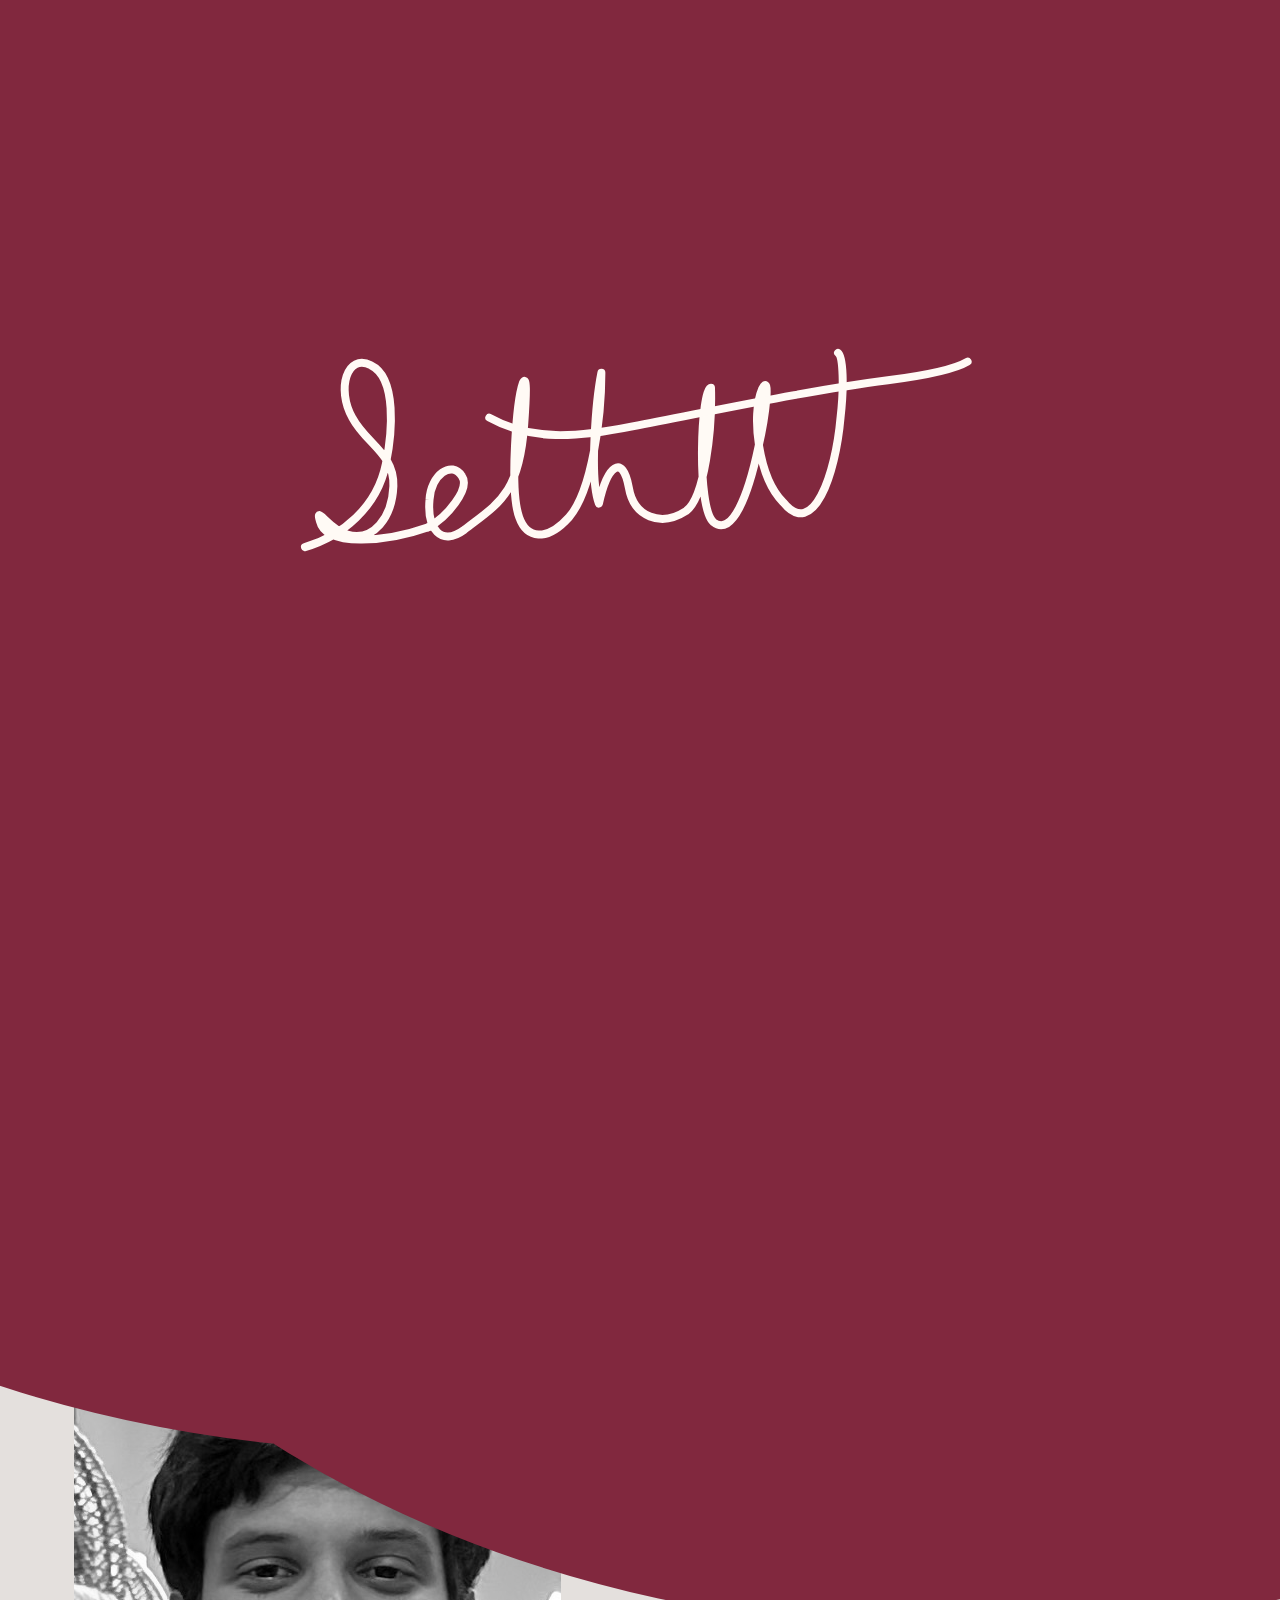
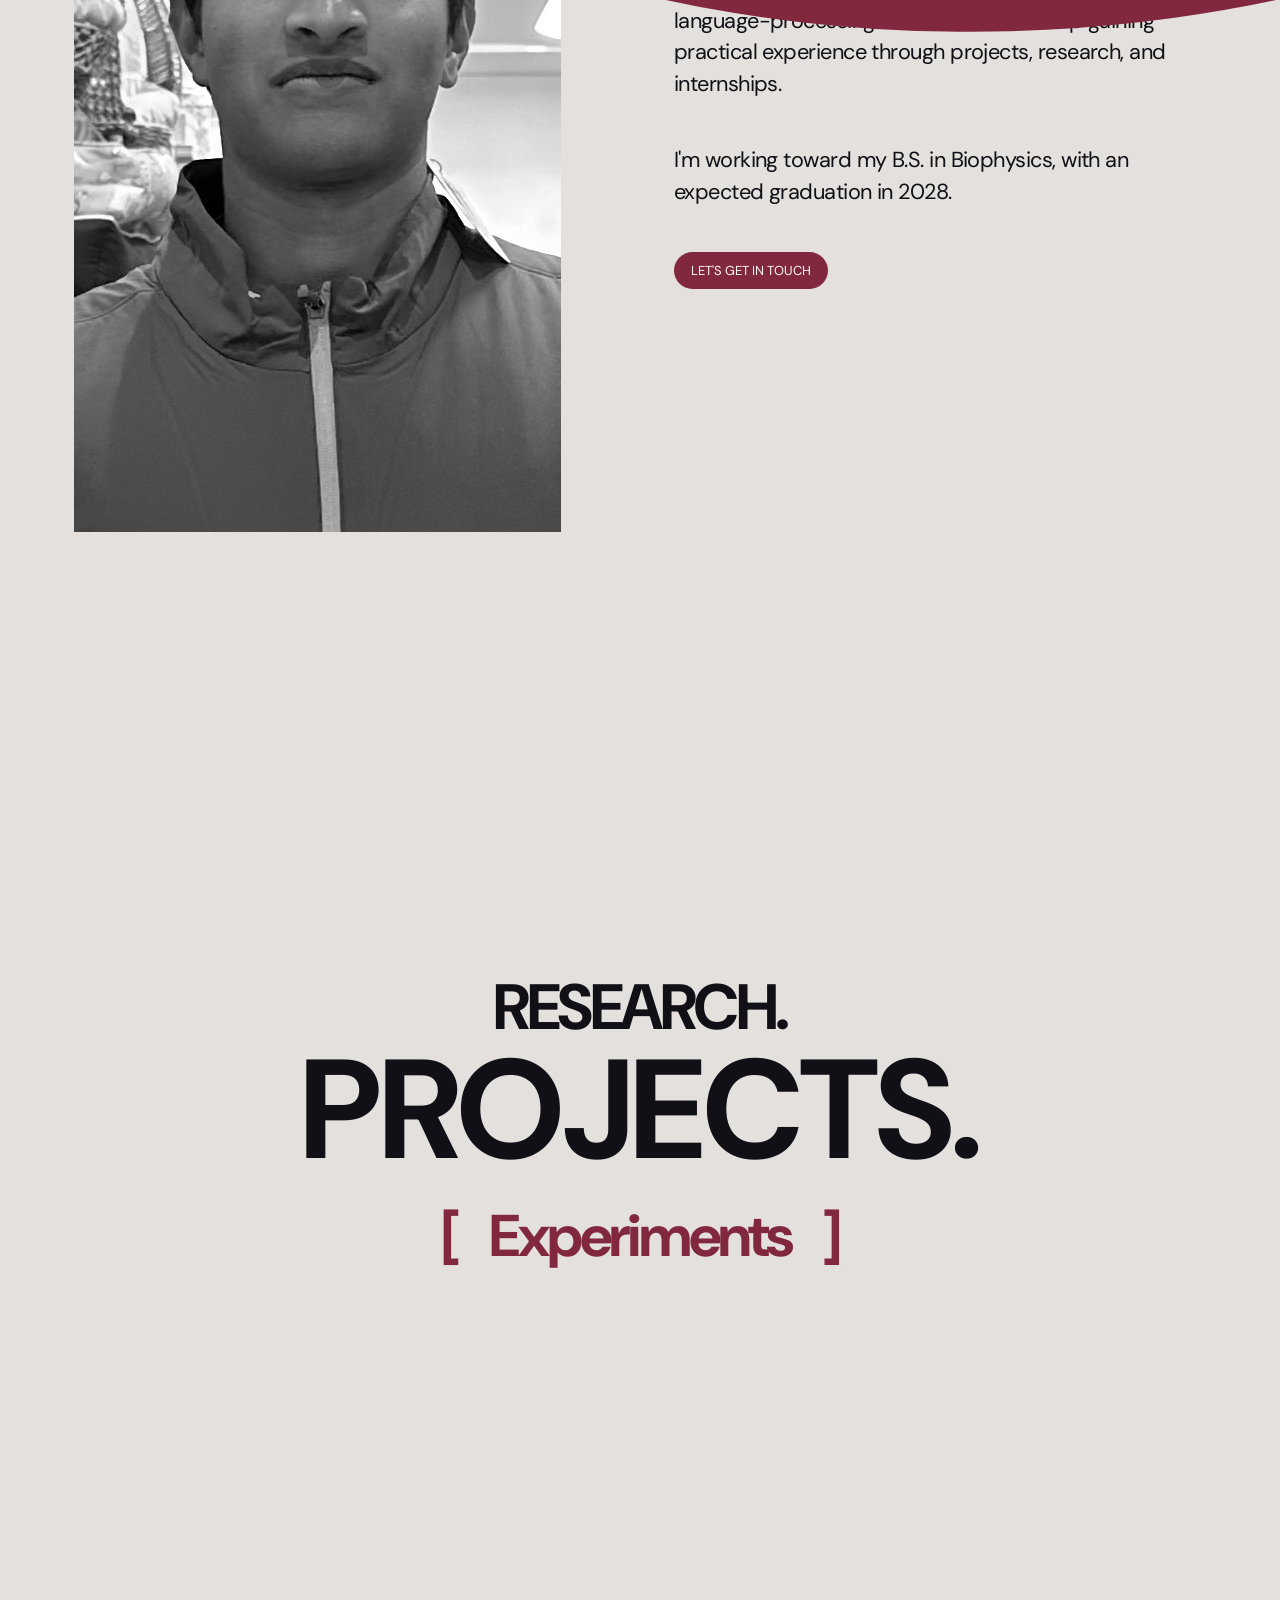
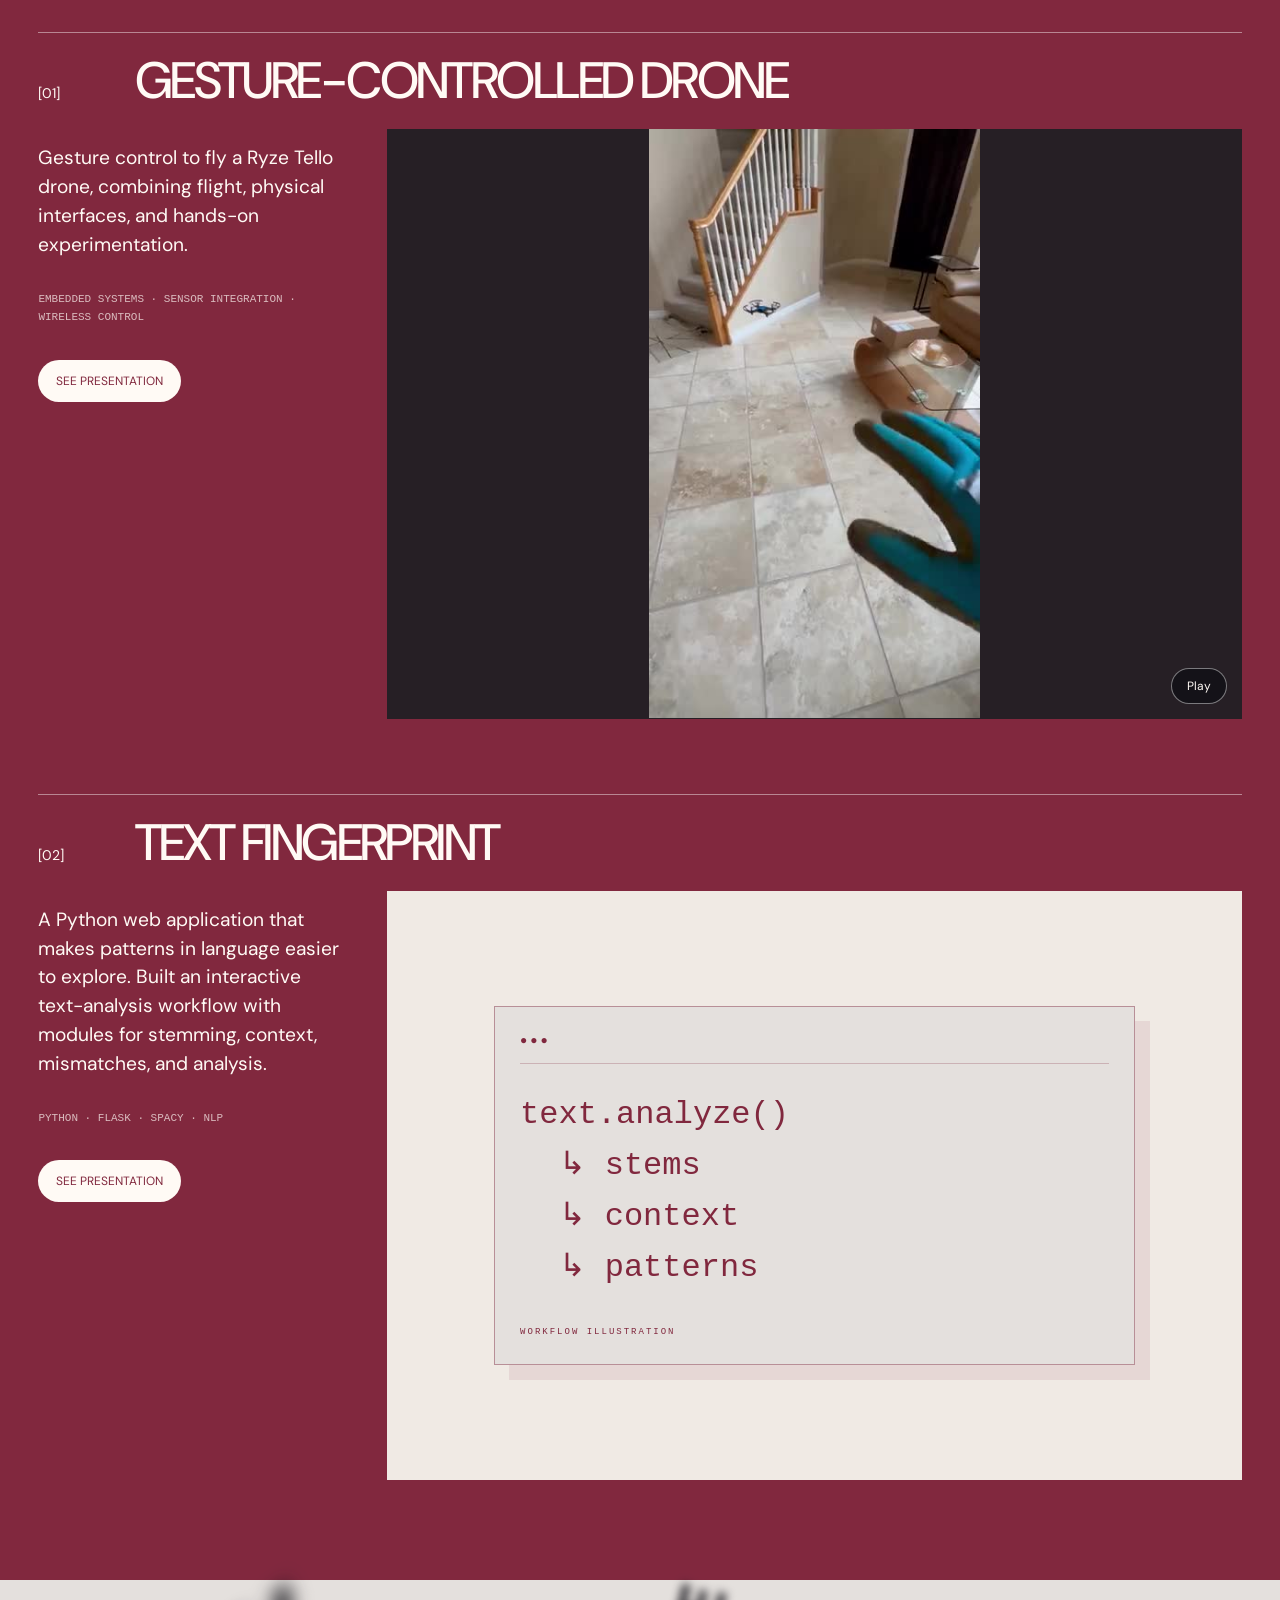
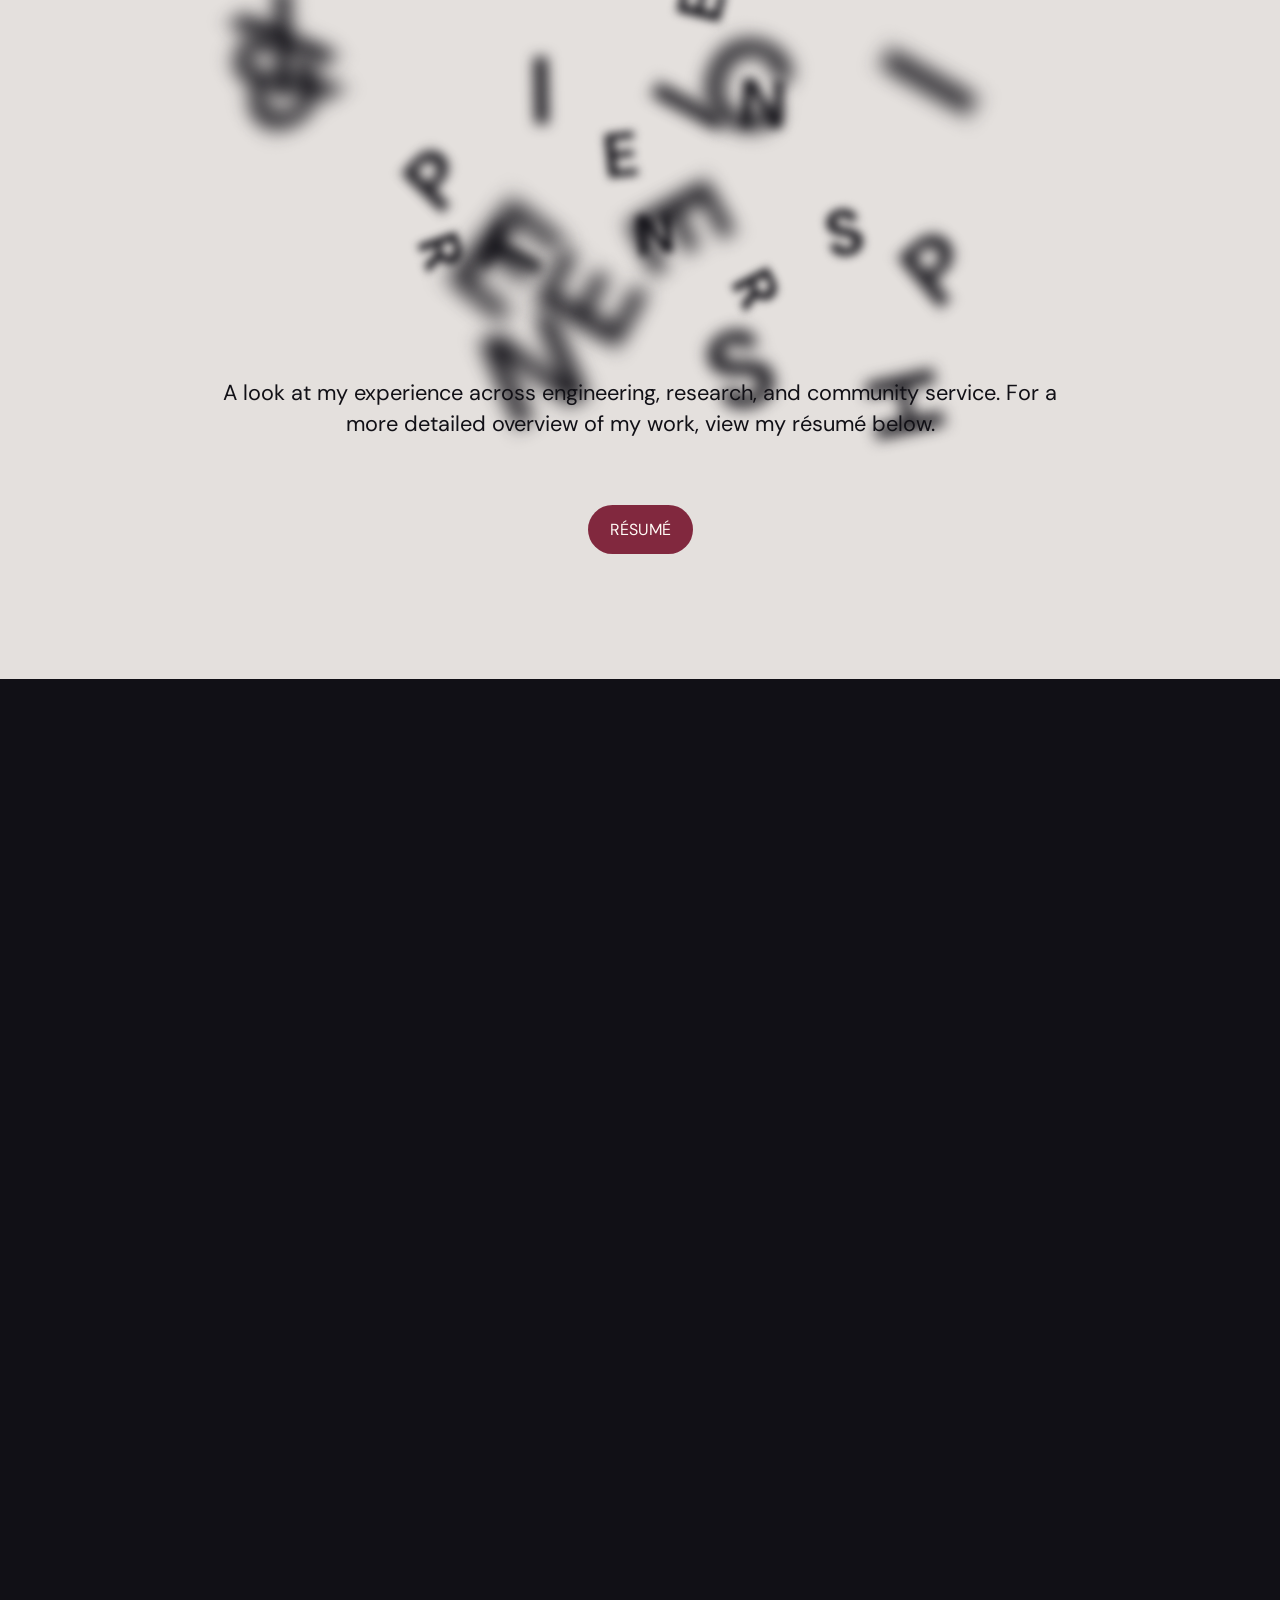
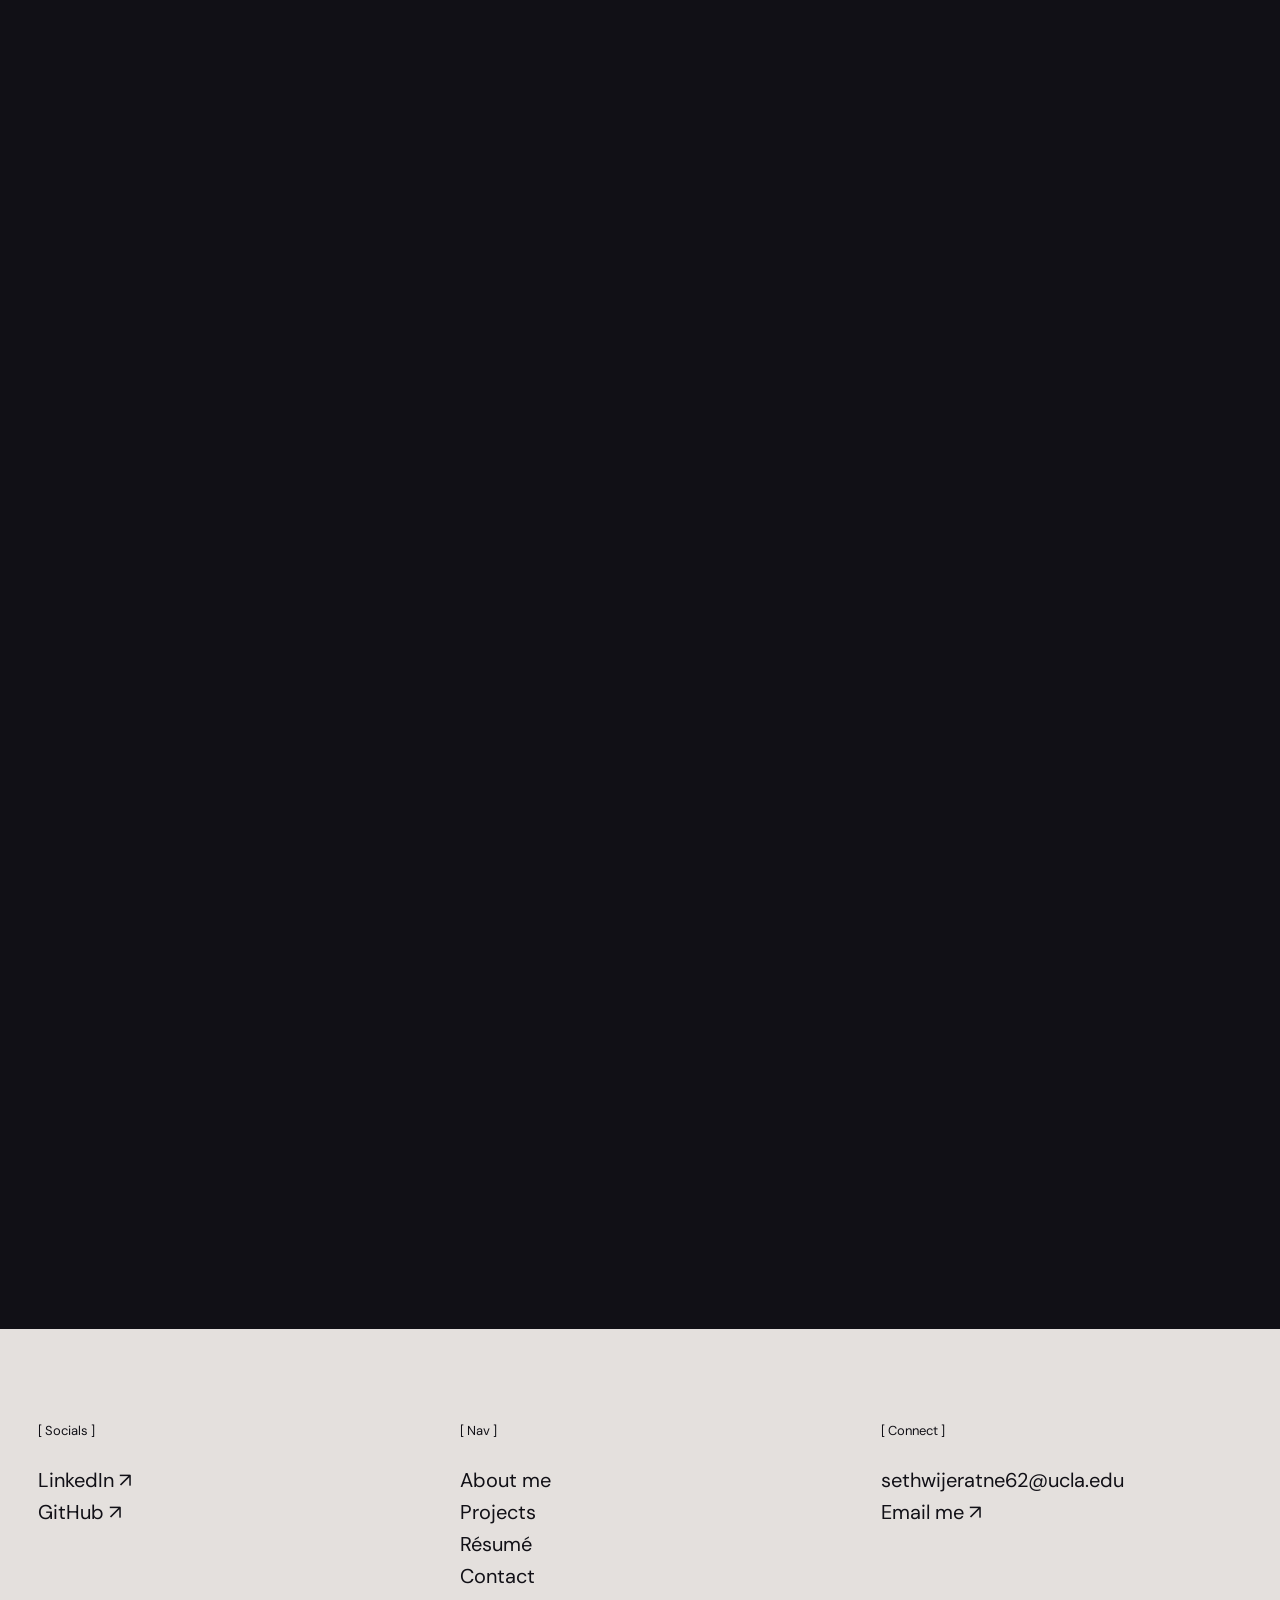
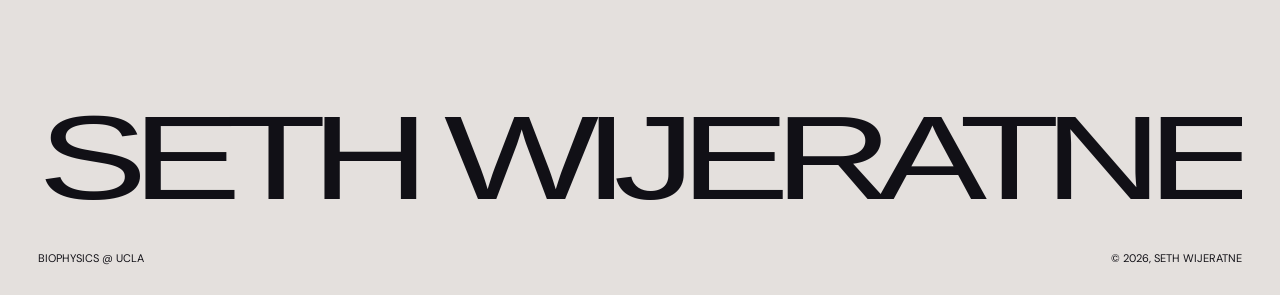
==== commit fa93e6f0: "Mount five top-edge blur layers below the sharp header" ====
--- a/index.html
+++ b/index.html
@@ -1,2 +1,2 @@
 <!DOCTYPE html>
-<html lang="en"><head><meta charset="utf-8"><meta name="viewport" content="width=device-width,initial-scale=1"><meta name="theme-color" content="#e4e0dd"><meta name="description" content="Seth Wijeratne — Biophysics at UCLA. Projects across hardware, software, physics and biology."><title>Seth Wijeratne | Biophysics @ UCLA</title><link rel="stylesheet" href="portfolio.css"></head><body><a class="skip" href="#about">Skip animation and content intro</a><div class="opening" aria-hidden="true"><svg class="cover-svg" viewbox="0 0 1000 1000" preserveaspectratio="none"><path d="M40 130 C260 -80 500 50 230 350 S-110 780 290 440 S880 -80 700 240 S80 1080 500 710 S1100 40 860 560 S690 1200 1050 800"></path></svg><div class="opening-signature"><svg class="real-signature smooth-signature" viewbox="140 1450 2810 1000" role="img" aria-label="Seth W. handwritten signature"><g fill="none" stroke="currentColor" stroke-width="32" stroke-linecap="round" stroke-linejoin="round"><path class="ink-trace" d="M200 2340 C350 2295 490 2180 525 2005 C550 1885 570 1660 465 1610 C370 1560 325 1705 390 1820 C445 1925 560 1965 555 2095 C550 2220 475 2320 370 2290 C295 2270 240 2165 260 2235 C285 2340 525 2320 695 2260"></path><path class="ink-trace" d="M695 2260 C770 2220 865 2105 830 2055 C790 1990 705 2050 700 2150 C690 2265 745 2340 840 2270 C975 2165 1060 2130 1080 1850 C1090 1710 1090 1650 1075 1680 C1050 1750 1020 2110 1060 2220 C1090 2305 1170 2320 1260 2220 C1355 2110 1390 1810 1390 1640 C1370 1740 1340 2060 1380 2165 C1415 2010 1475 1965 1500 2100 C1520 2220 1630 2260 1730 2195 C1805 2140 1835 1870 1830 1700 C1790 1700 1770 2180 1840 2240 C1915 2300 1980 2130 2020 1940 C2050 1810 2070 1635 2035 1705 C1990 1810 2020 2060 2120 2160 C2240 2310 2330 2050 2350 1820 C2365 1690 2360 1575 2340 1560"></path><path class="ink-trace final-stroke" d="M940 1820 C1110 1915 1290 1900 1515 1855 C1880 1785 2230 1710 2540 1670 C2695 1650 2810 1625 2860 1595"></path></g></svg></div></div><header class="header"><button class="brand" aria-label="Back to top"><svg viewbox="0 0 1400 150" aria-hidden="true"><text x="0" y="124" textlength="1400" lengthadjust="spacingAndGlyphs">SETH WIJERATNE</text></svg></button><a class="button contact-button" href="mailto:sethwijeratne62@ucla.edu">Contact</a></header><main><section class="hero"><div class="hero-cutout"><img src="[data-uri]" width="866" height="1536" alt="Seth Wijeratne seated in a gray jacket" fetchpriority="high"></div><div class="hero-labels"><span class="label-pill">Biophysics @ UCLA</span><div class="location">Los Angeles<span class="globe" aria-hidden="true">◎</span></div></div></section><section id="about" class="about"><div class="intro-copy"><h1 data-roll>Product-Minded Engineer</h1><p data-lines>Scientific understanding and technical skills to help build hardware and software</p></div><div class="about-profile"><div class="portrait-wrap"><img src="seth-portrait.jpeg" width="872" height="845" alt="Seth Wijeratne wearing a gray vest" loading="lazy"></div><div class="about-copy"><h2 class="bracket"><span>[</span> About me <span>]</span></h2><p data-lines>I'm Seth Wijeratne, a biophysics student at UCLA. I'm interested in the connections between physics, biology, and engineering — and in turning what I learn into things I can build, test, and improve.</p><p data-lines>My interests are materials science, biotechnology, and systems engineering. Independent projects have taken me from gesture-controlled flight to language-processing tools. I intend to keep gaining practical experience through projects, research, and internships.</p><p data-lines>I'm working toward my B.S. in Biophysics, with an expected graduation in 2028.</p><a class="button" href="mailto:sethwijeratne62@ucla.edu">Let's get in touch</a></div></div></section><div class="work-transition"><section class="work-title"><p data-roll>Research.<strong>Projects.</strong></p><h2 class="bracket"><span>[</span> Experiments <span>]</span></h2></section><svg class="section-sweep" viewbox="0 0 1000 1000" preserveaspectratio="none" aria-hidden="true"><path d="M40 130 C260 -80 500 50 230 350 S-110 780 290 440 S880 -80 700 240 S80 1080 500 710 S1100 40 860 560 S690 1200 1050 800"></path></svg></div><section id="work" class="services"><div class="service-list"><article class="service"><div class="service-row"><span>[01]</span><h3>Gesture-controlled drone</h3></div><div class="service-visual"><div class="service-description"><p>Gesture control to fly a Ryze Tello drone, combining flight, physical interfaces, and hands-on experimentation.</p><p class="tools">Embedded Systems · Sensor Integration · Wireless Control</p><a class="button presentation-button" href="https://docs.google.com/presentation/d/15XAyVnAV-auF8HEy7mGWfP0-7gGltPDdDWq0QZXpHXg/edit?usp=drivesdk" target="_blank" rel="noopener noreferrer">See presentation</a></div><div class="service-image video-art"><video class="drone-loop" poster="[data-uri]" autoplay="" muted="" loop="" playsinline="" preload="metadata" aria-label="Gesture-controlled drone demonstration, three clips in a continuous silent loop" src="[data-uri]